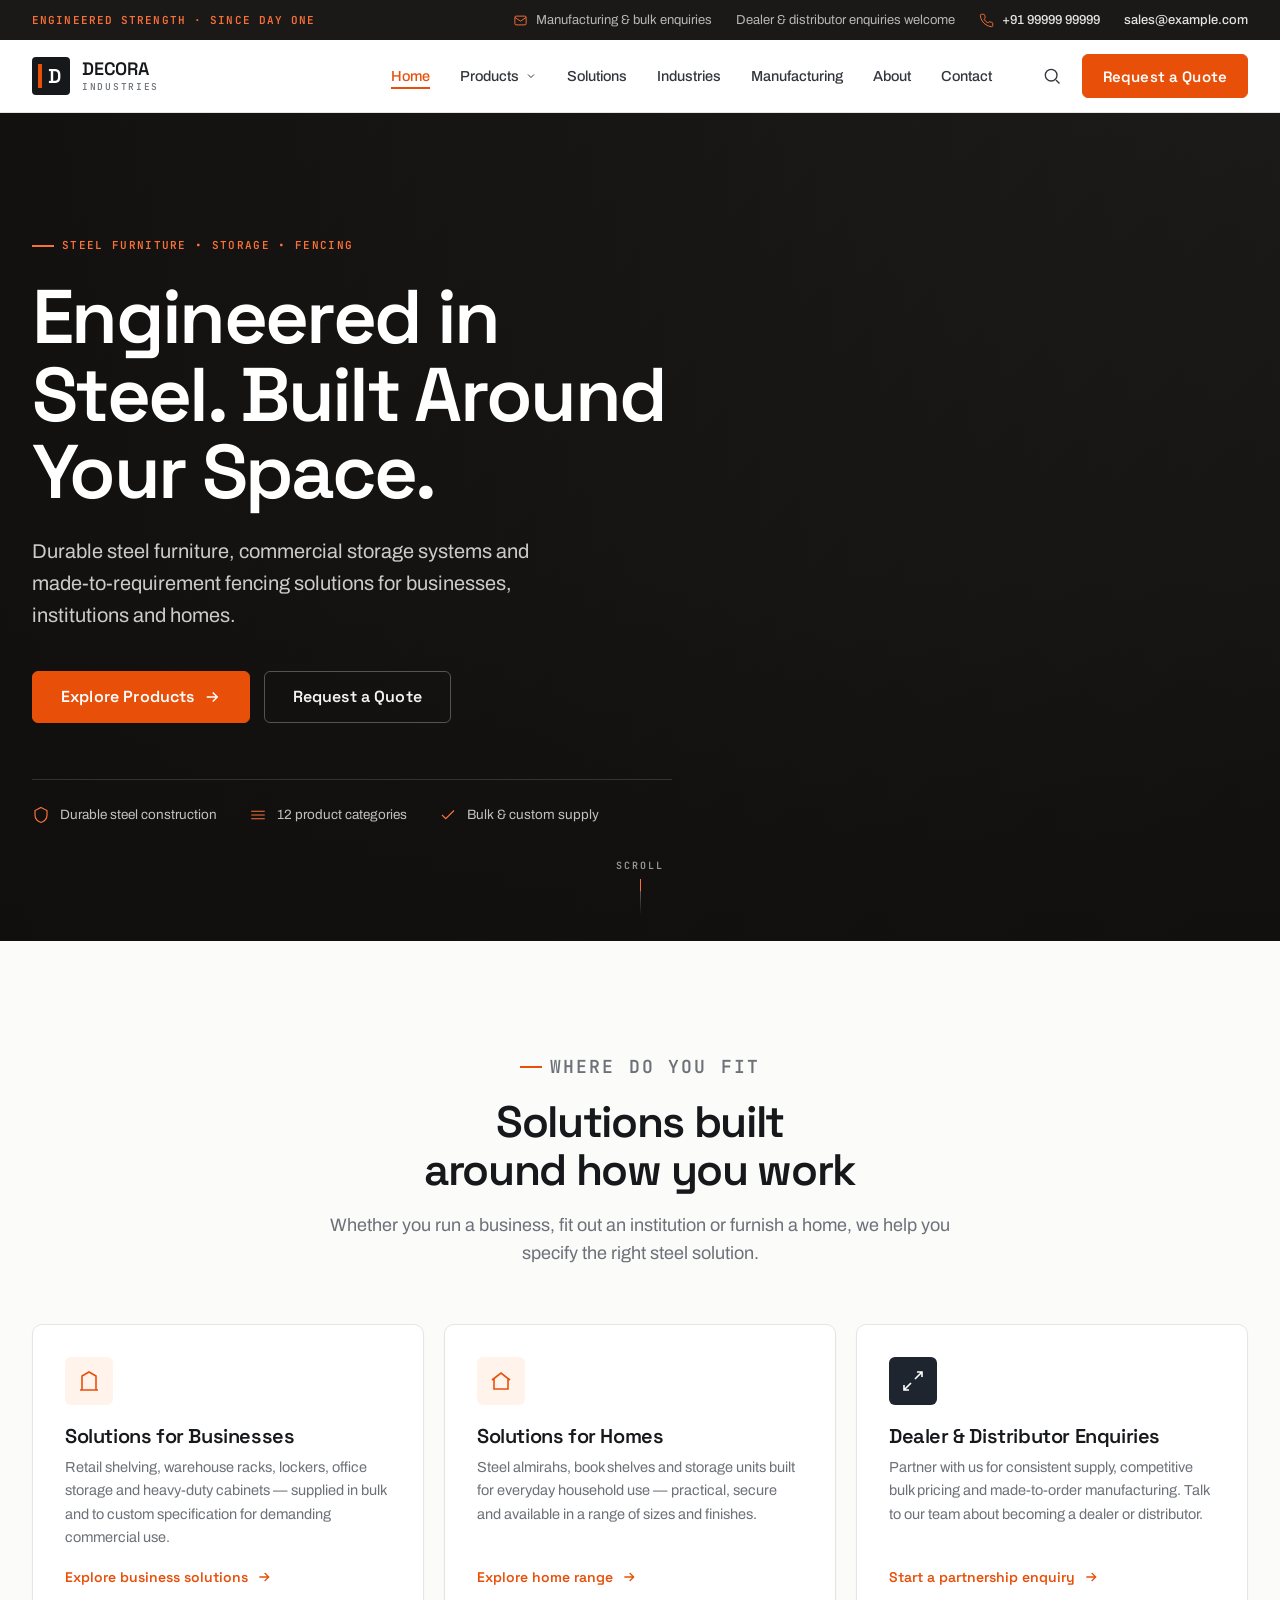
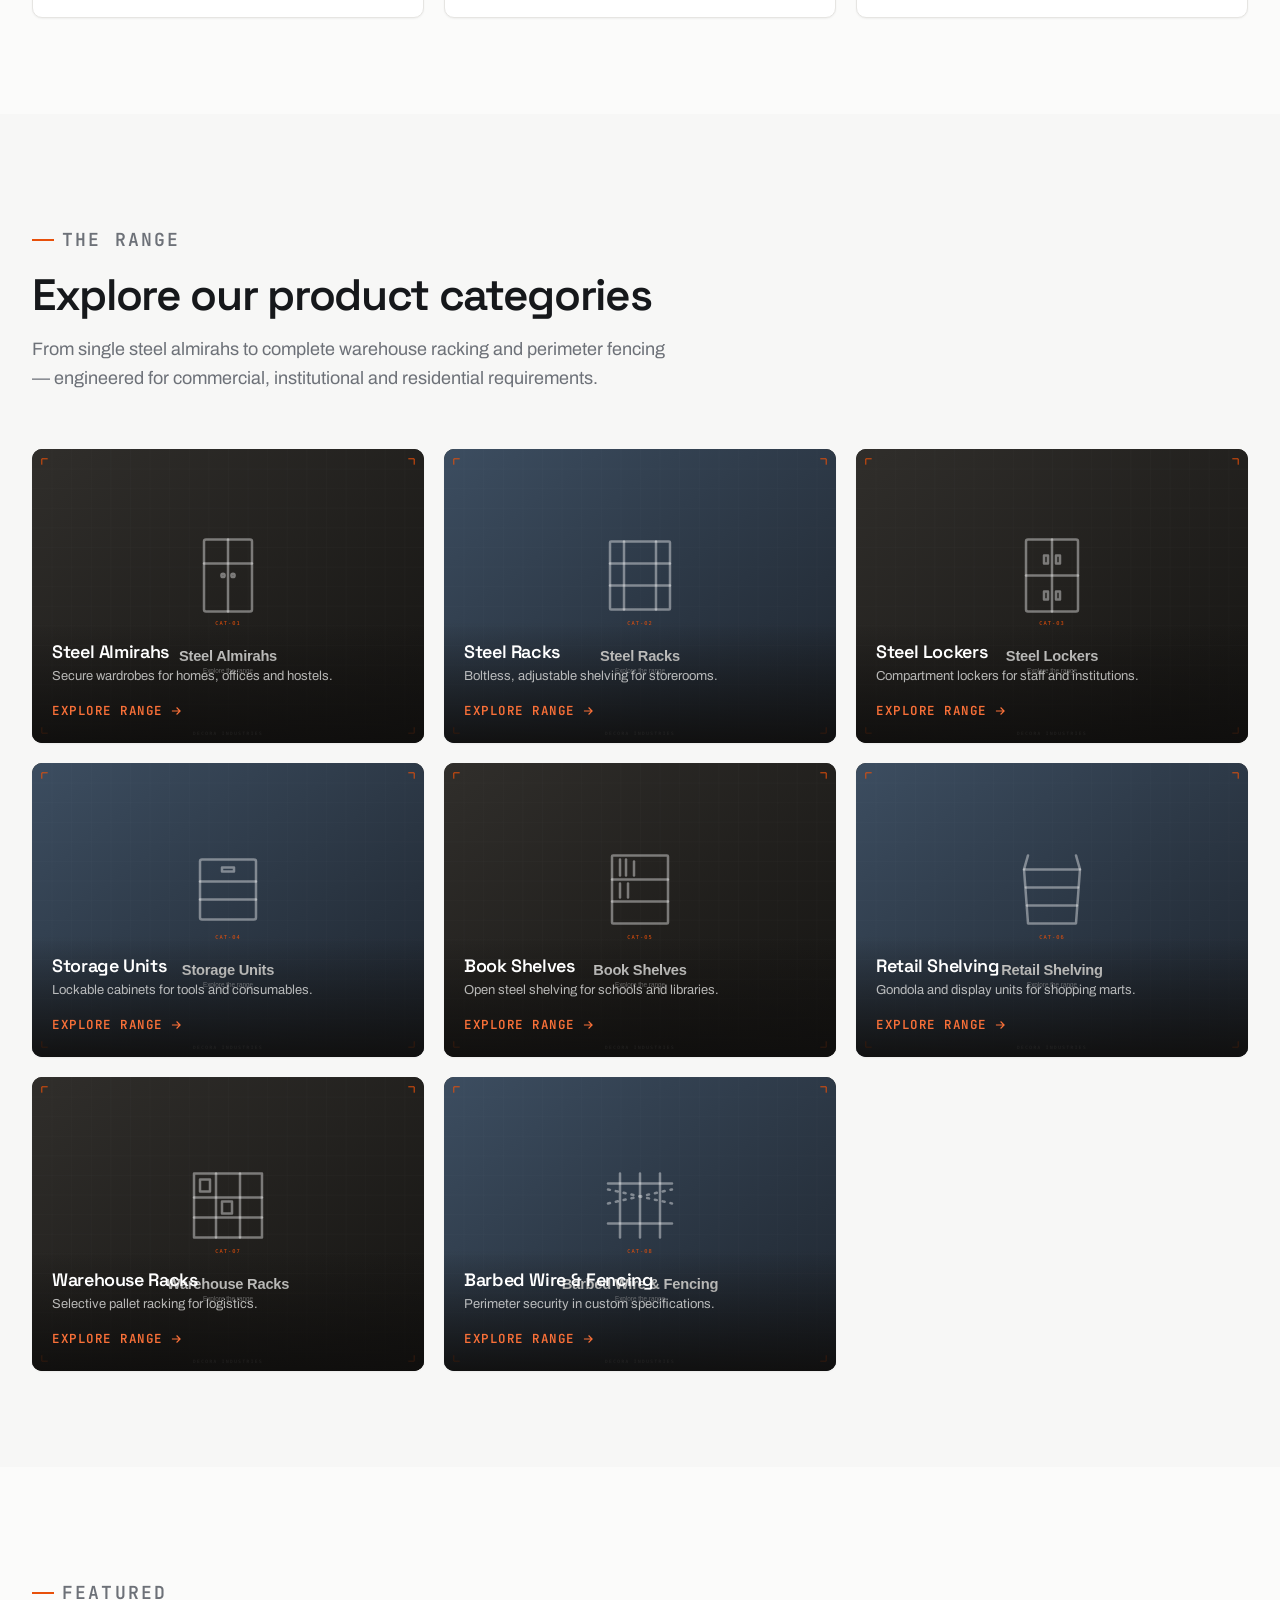
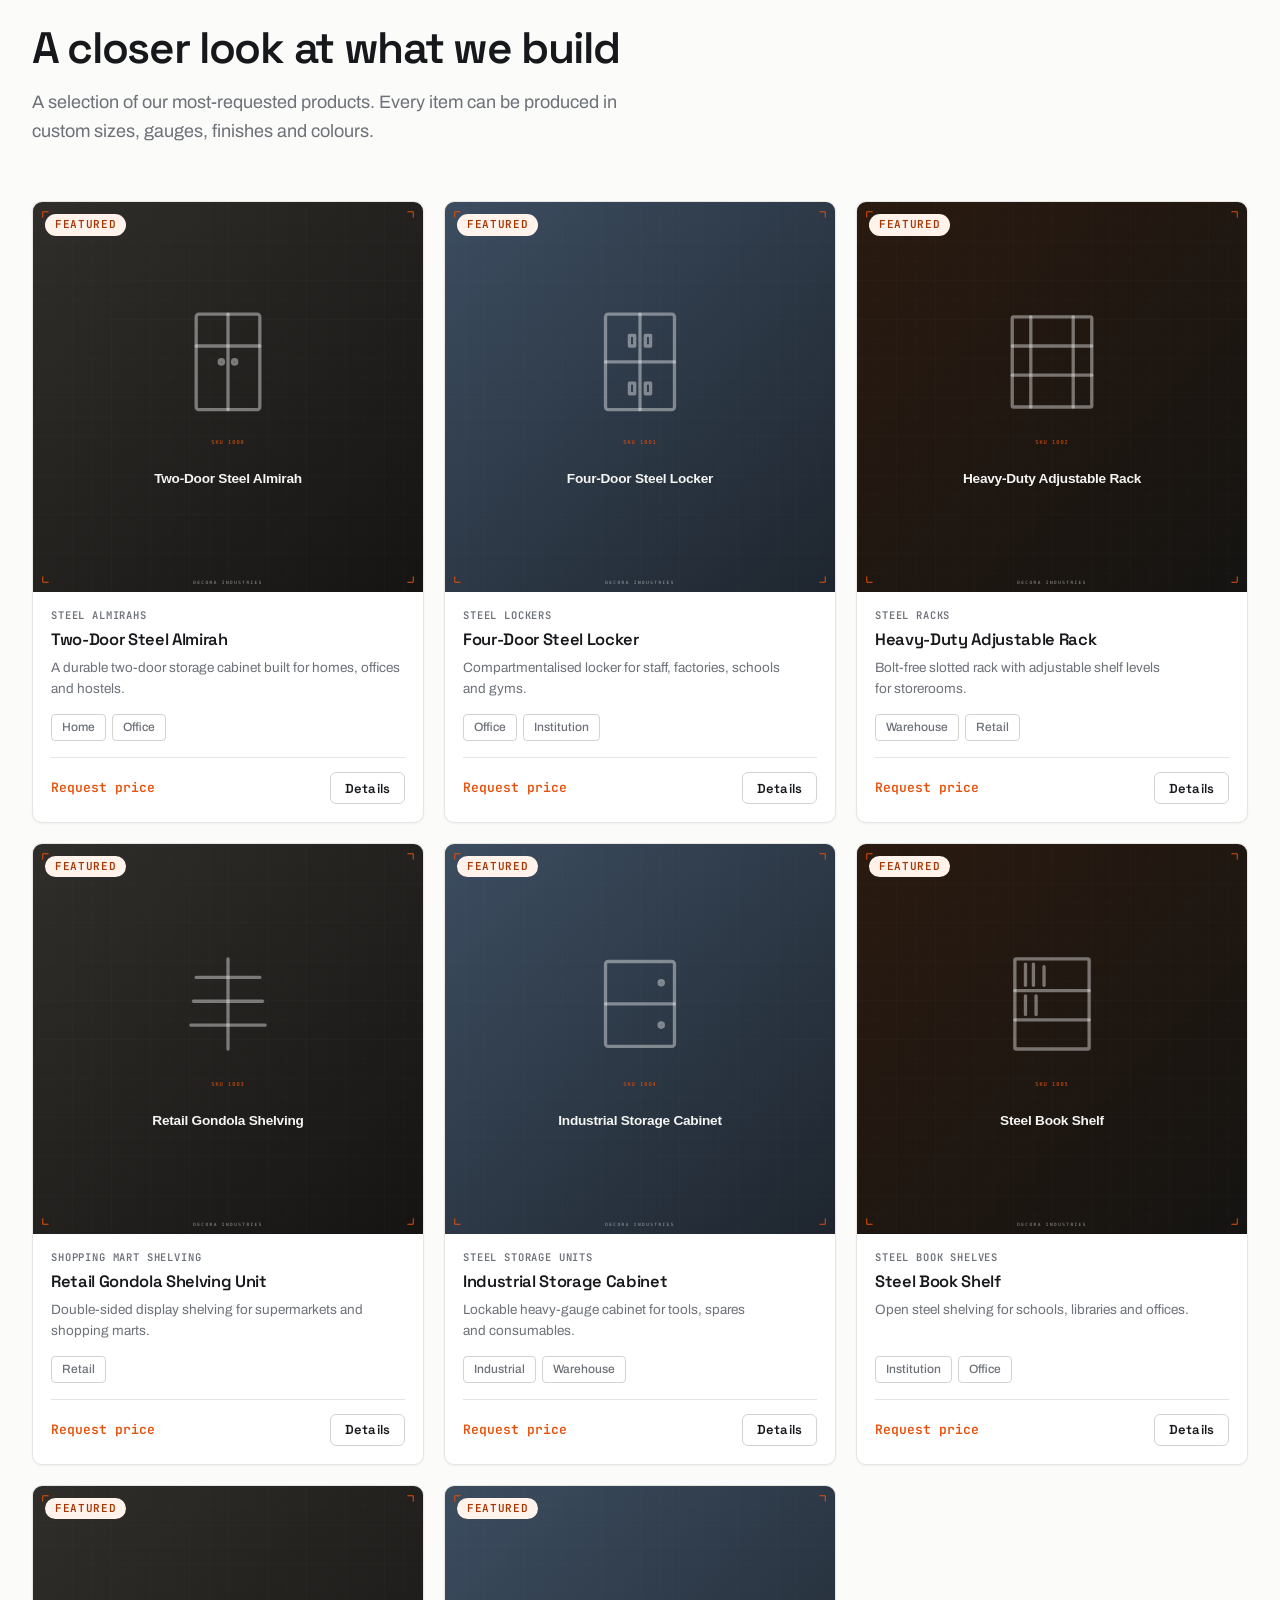
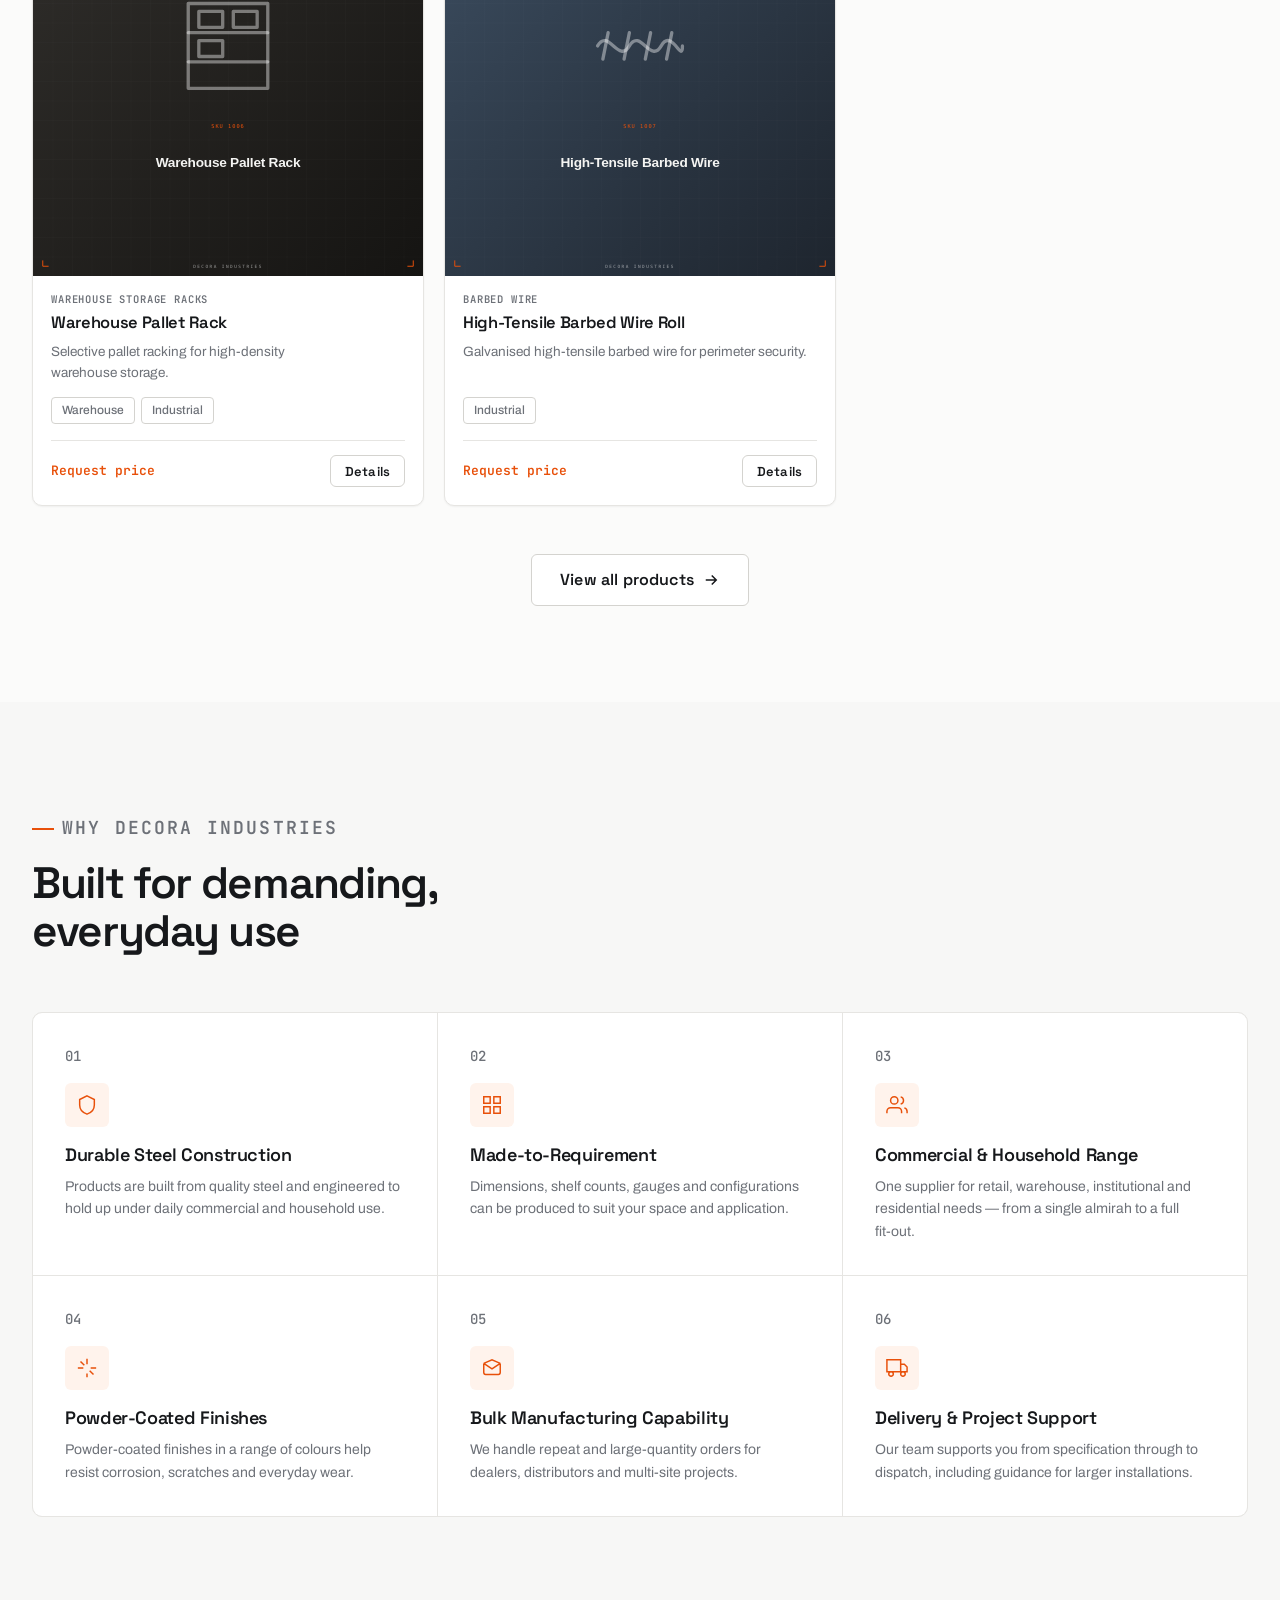
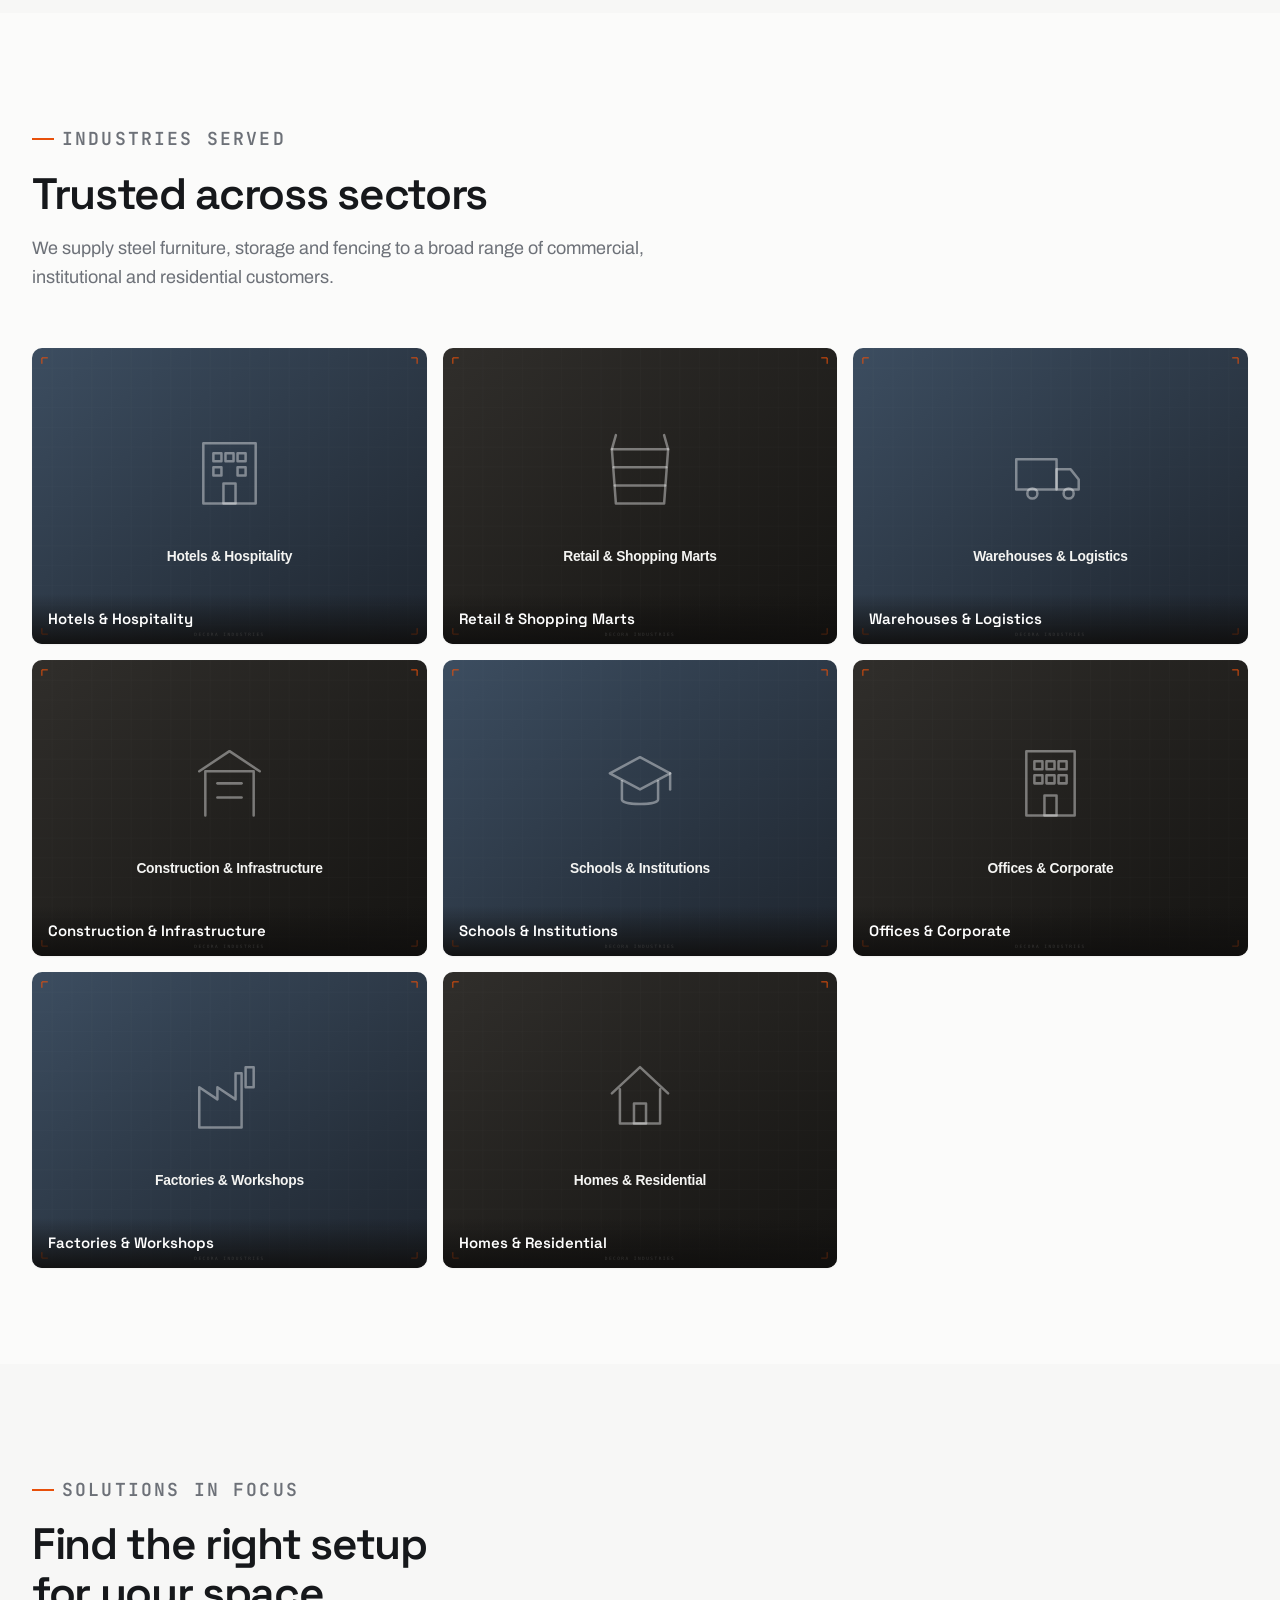
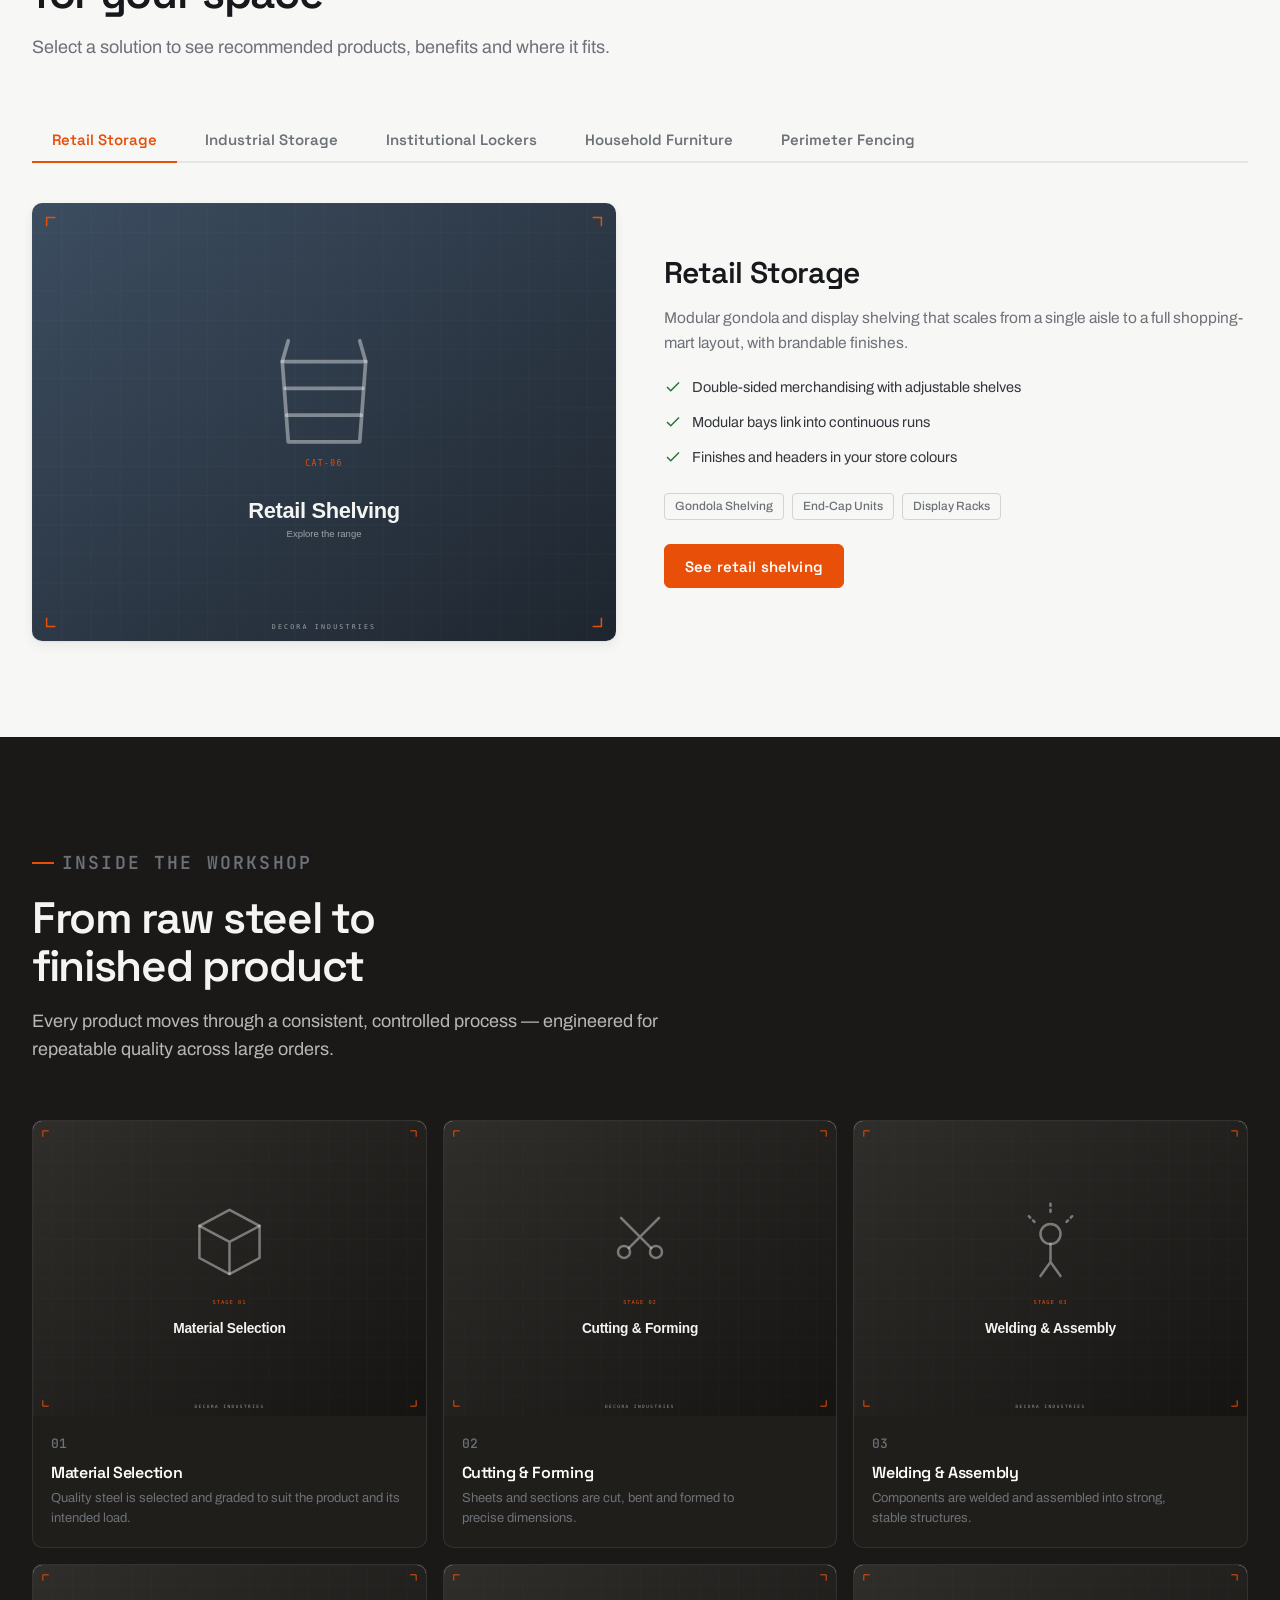
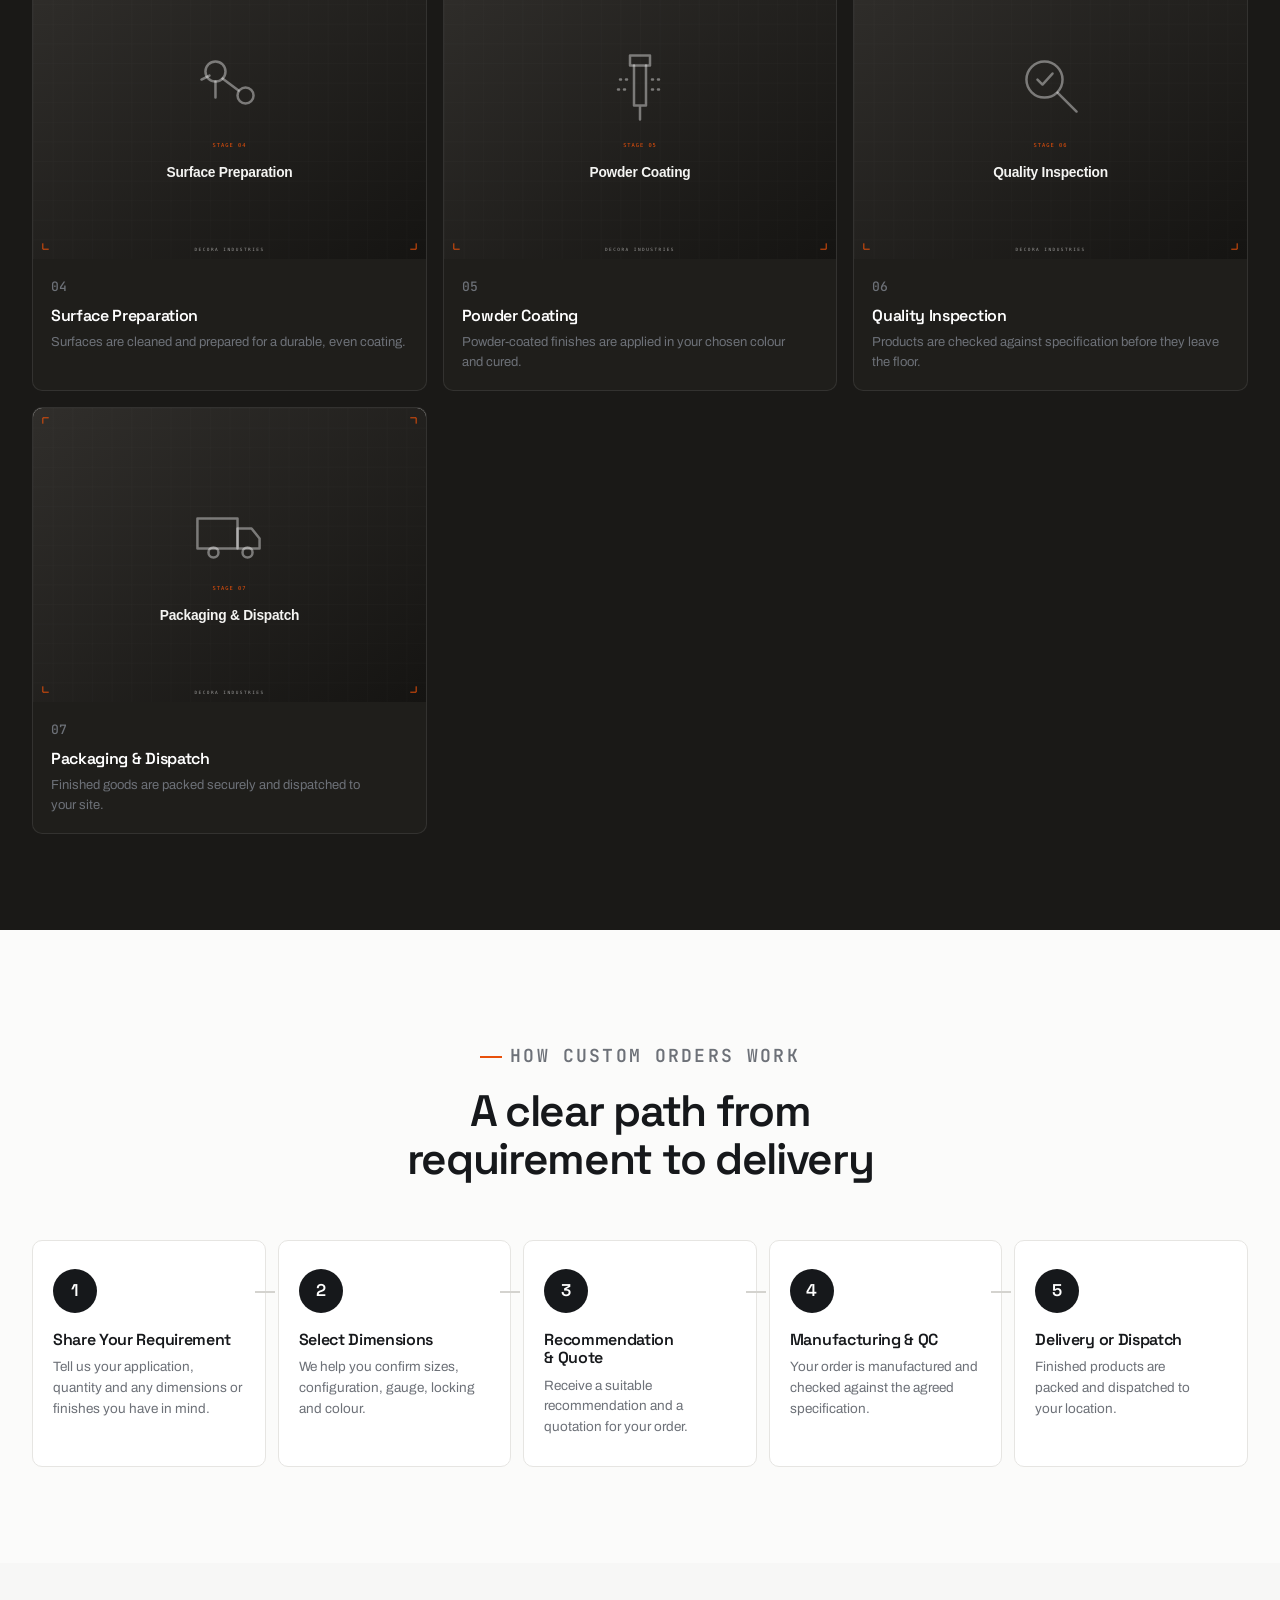
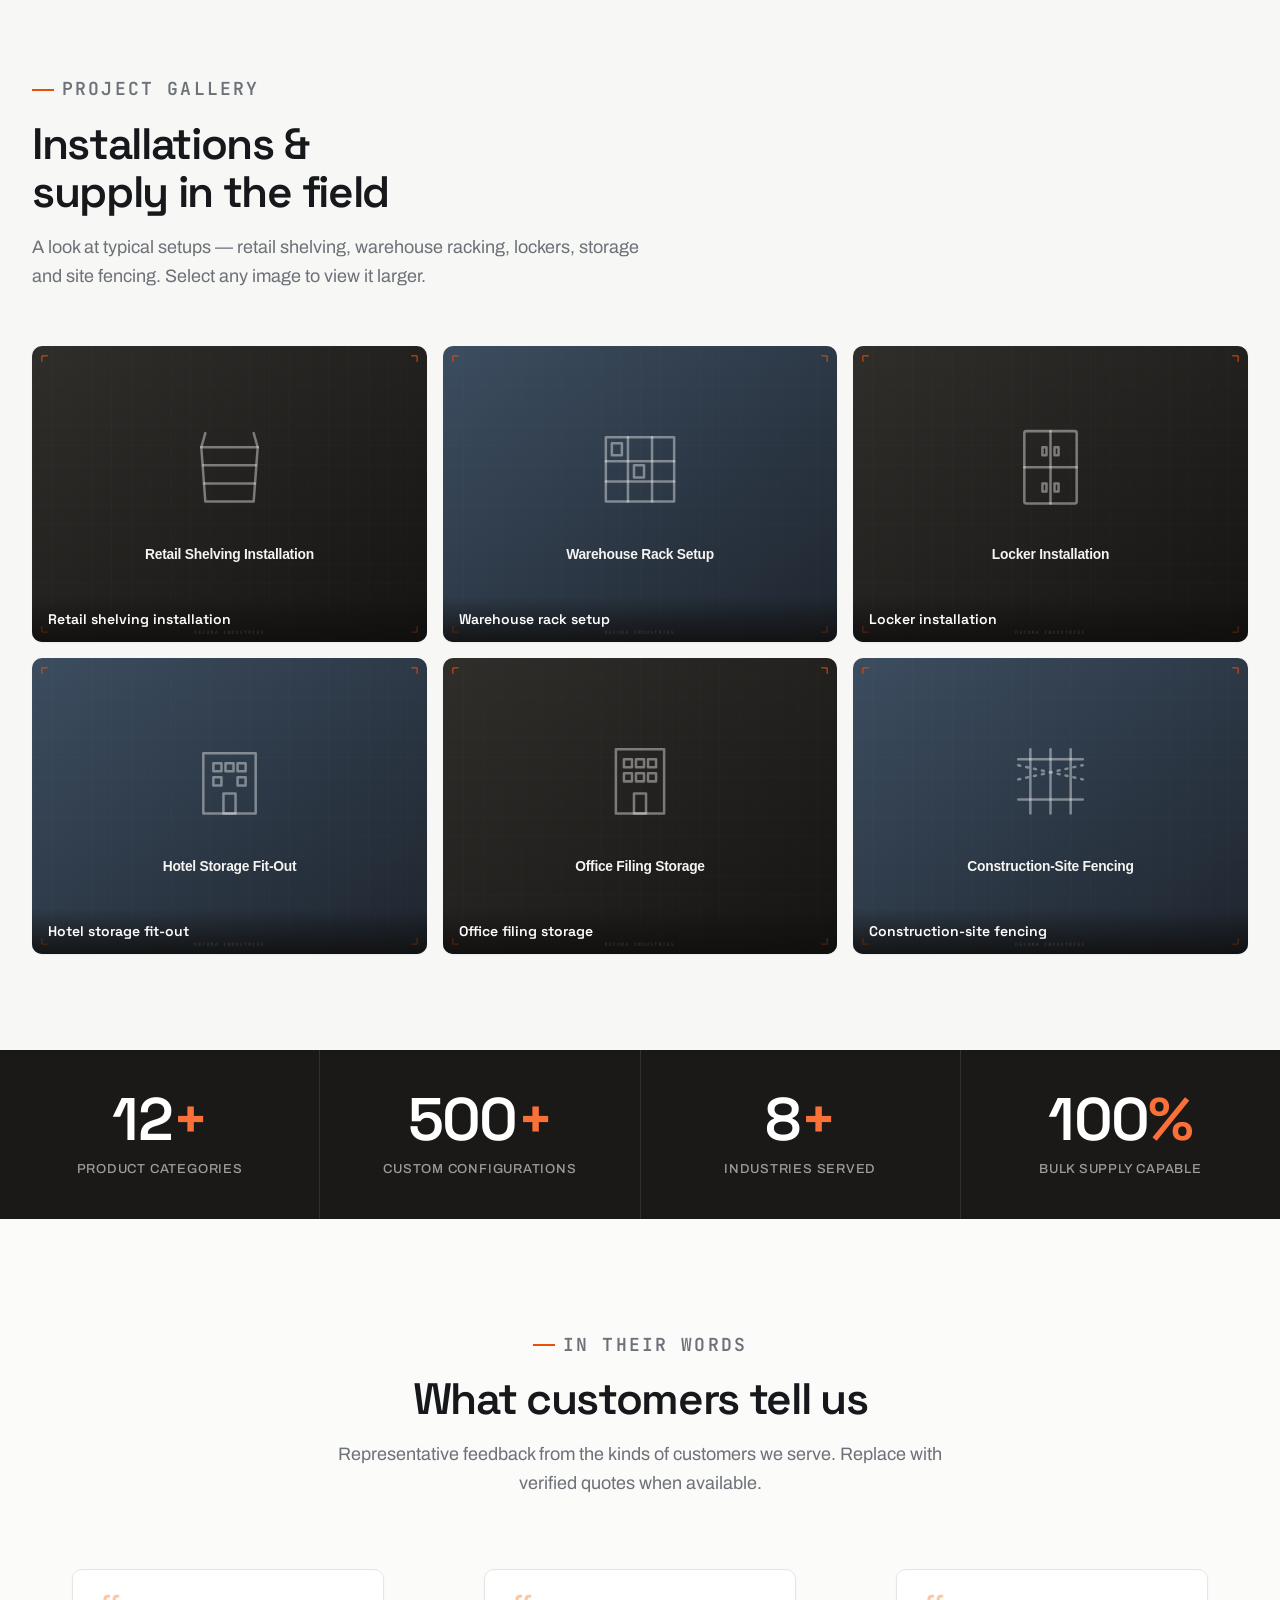
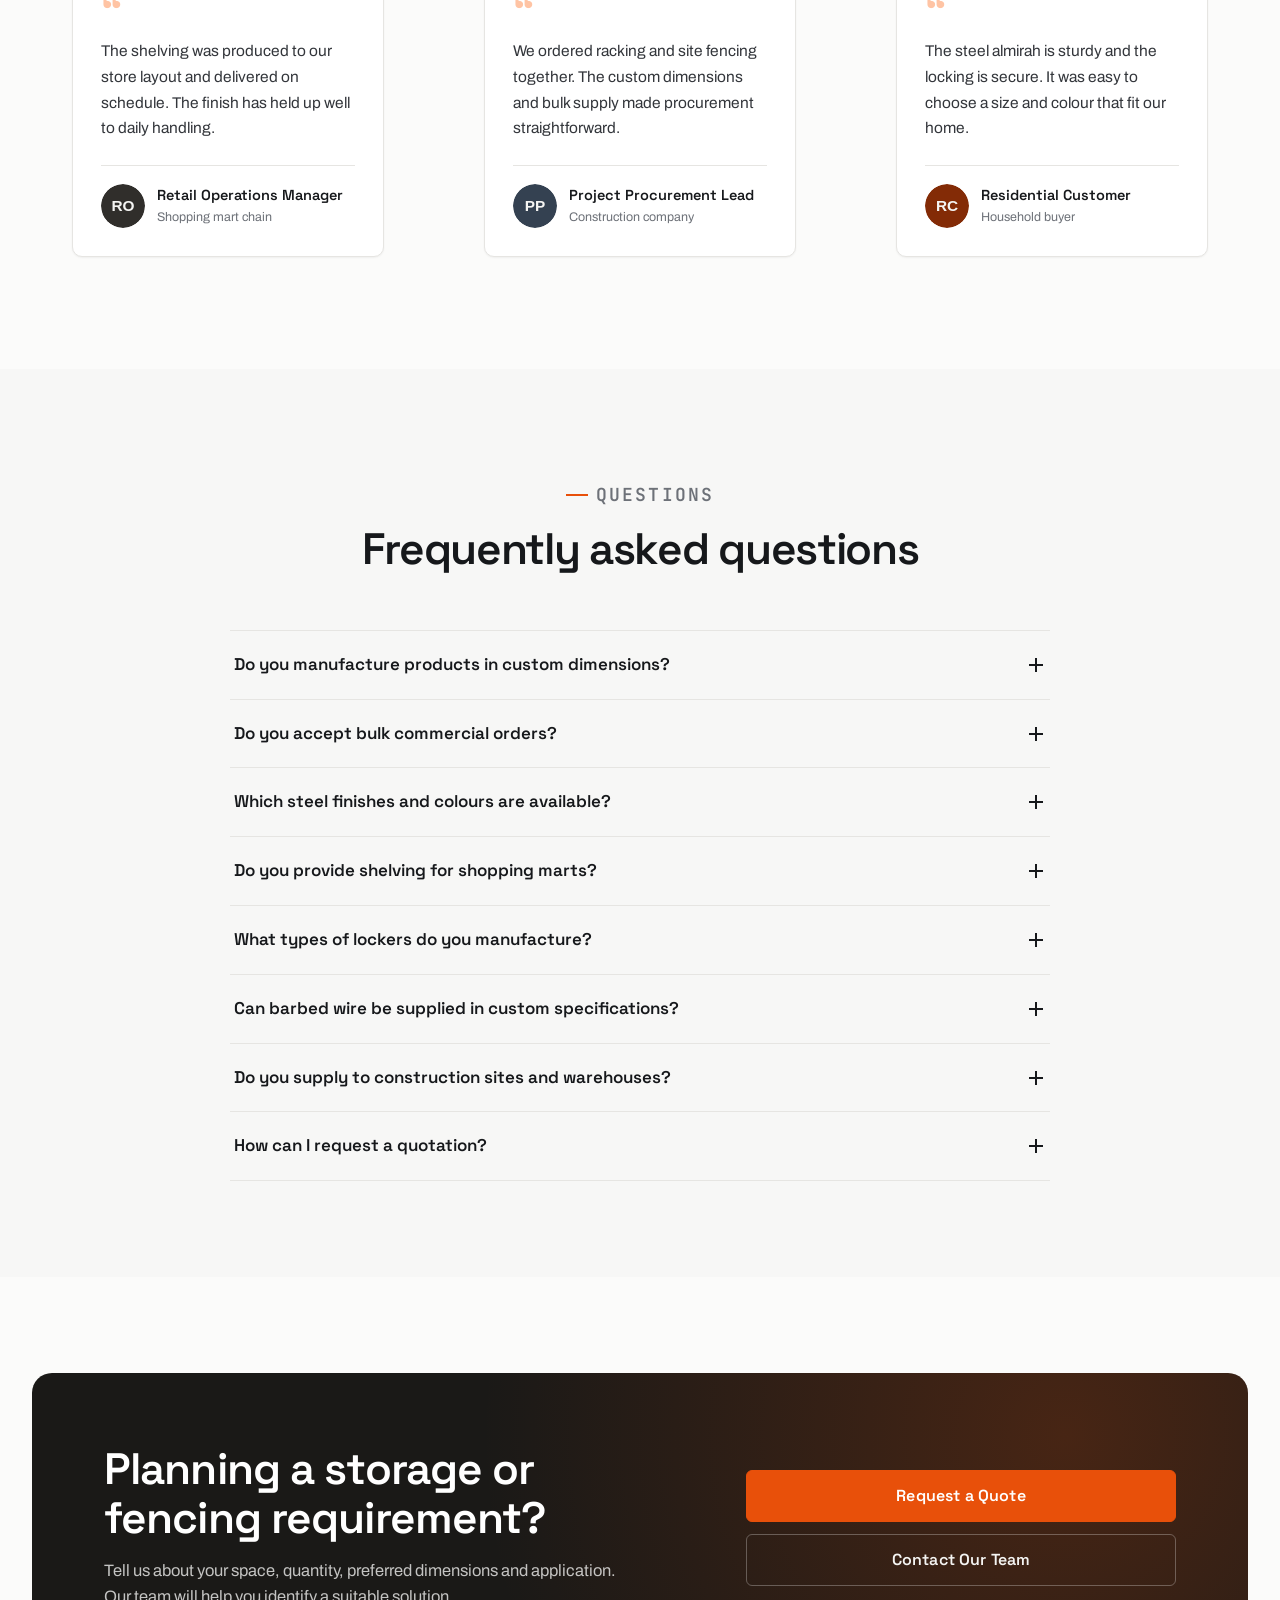
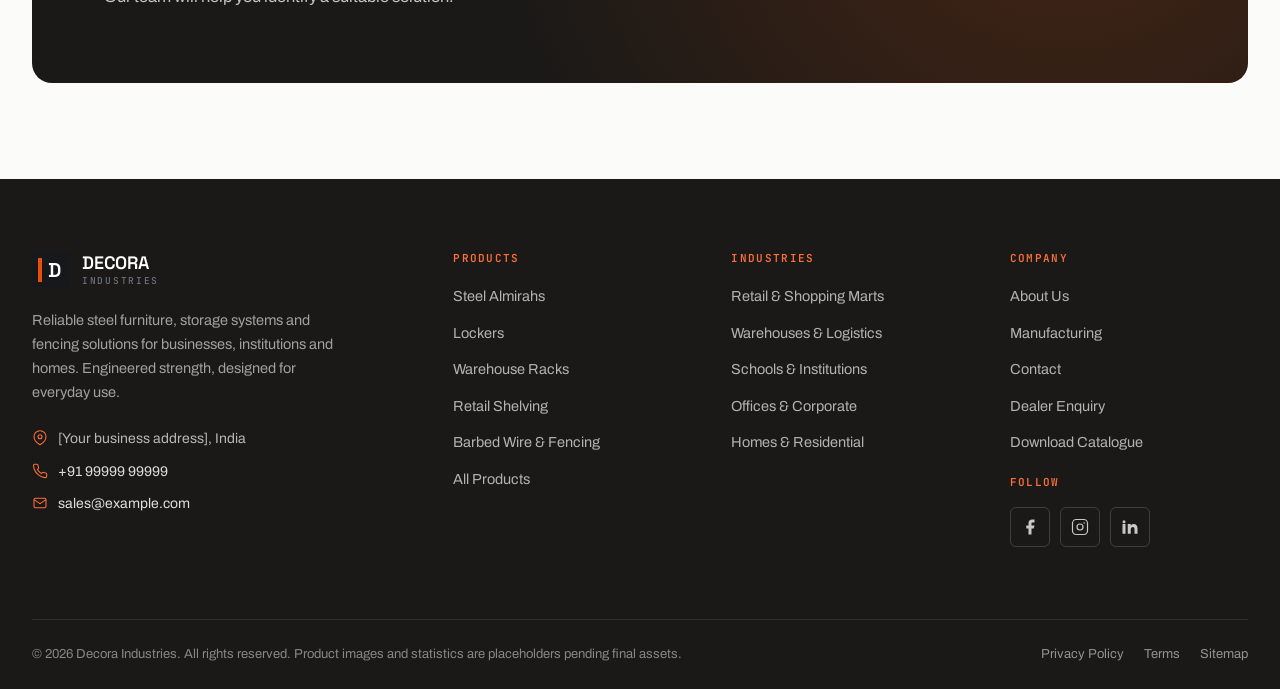
==== index.html @ a5c1b7b2 "initial commit" ====
<!DOCTYPE html>
<html lang="en" class="no-js">
<head>
<meta charset="UTF-8">
<meta name="viewport" content="width=device-width, initial-scale=1">
<title>Decora Industries — Steel Furniture, Storage Systems &amp; Fencing Solutions</title>
<meta name="description" content="Decora Industries manufactures durable steel furniture, commercial storage systems, lockers, retail shelving, warehouse racks and fencing solutions for businesses, institutions and homes across India.">
<meta name="theme-color" content="#1a1917">
<meta name="robots" content="index, follow">
<!-- Replace with your live domain -->
<link rel="canonical" href="https://www.example.com/">
<!-- Open Graph -->
<meta property="og:type" content="website">
<meta property="og:title" content="Decora Industries — Engineered in Steel. Built Around Your Space.">
<meta property="og:description" content="Durable steel furniture, commercial storage systems and made-to-requirement fencing solutions.">
<meta property="og:image" content="assets/images/brand/og-image.svg">
<meta property="og:url" content="https://www.example.com/">
<meta name="twitter:card" content="summary_large_image">
<meta name="twitter:title" content="Decora Industries — Steel Furniture, Storage &amp; Fencing">
<meta name="twitter:description" content="Durable steel furniture, storage systems and fencing solutions for businesses, institutions and homes.">
<meta name="twitter:image" content="assets/images/brand/og-image.svg">
<!-- Favicon (replace assets/favicon/favicon.svg with your own) -->
<link rel="icon" href="assets/favicon/favicon.svg" type="image/svg+xml">
<link rel="apple-touch-icon" href="assets/favicon/favicon.svg">
<!-- Stylesheets (order matters: tokens+base, then responsive, then motion) -->
<link rel="stylesheet" href="css/style.css">
<link rel="stylesheet" href="css/responsive.css">
<link rel="stylesheet" href="css/animations.css">
<!-- Organization / Manufacturer schema (replace placeholder values) -->
<script type="application/ld+json">
{
  "@context": "https://schema.org",
  "@type": "Organization",
  "name": "Decora Industries",
  "description": "Manufacturer of steel furniture, storage systems, retail shelving, lockers, racks and fencing solutions.",
  "url": "https://www.example.com/",
  "logo": "https://www.example.com/assets/favicon/favicon.svg",
  "email": "sales@example.com",
  "telephone": "+91-99999-99999",
  "areaServed": "IN",
  "sameAs": []
}
</script>
</head>
<body>
<a class="skip-link" href="#main">Skip to content</a>

<!-- ============================================================
     REUSABLE HEADER  (A: utility bar + B: main header + mega menu)
     This whole block is repeated on every page. If you change it,
     update all *.html files. Keep the paths relative.
     ============================================================ -->
<div class="utilbar">
  <div class="container utilbar__inner">
    <span class="utilbar__tag">Engineered Strength · Since day one</span>
    <ul class="utilbar__list">
      <li class="utilbar__item utilbar__hide-sm"><svg viewBox="0 0 24 24" fill="none" stroke="currentColor" stroke-width="1.5" aria-hidden="true"><path d="M3 7l9 6 9-6"/><rect x="3" y="5" width="18" height="14" rx="2"/></svg> Manufacturing &amp; bulk enquiries</li>
      <li class="utilbar__item utilbar__hide-sm">Dealer &amp; distributor enquiries welcome</li>
      <!-- Replace with actual company phone number -->
      <li class="utilbar__item"><svg viewBox="0 0 24 24" fill="none" stroke="currentColor" stroke-width="1.5" aria-hidden="true"><path d="M22 16.9v3a2 2 0 0 1-2.2 2 19.8 19.8 0 0 1-8.6-3 19.5 19.5 0 0 1-6-6 19.8 19.8 0 0 1-3-8.6A2 2 0 0 1 4.1 2h3a2 2 0 0 1 2 1.7c.1 1 .4 1.9.7 2.8a2 2 0 0 1-.5 2.1L8.1 9.9a16 16 0 0 0 6 6l1.3-1.3a2 2 0 0 1 2.1-.4c.9.3 1.8.6 2.8.7a2 2 0 0 1 1.7 2z"/></svg> <a href="tel:+919999999999">+91 99999 99999</a></li>
      <!-- Replace with actual company email address -->
      <li class="utilbar__item utilbar__hide-sm"><a href="mailto:sales@example.com">sales@example.com</a></li>
    </ul>
  </div>
</div>

<header class="header">
  <div class="container header__inner">
    <a class="brand" href="index.html" aria-label="Decora Industries — home">
      <!-- Temporary text-based logo. Replace .brand__mark markup with your own logo/SVG. -->
      <span class="brand__mark"><span>D</span></span>
      <span class="brand__text"><span class="brand__name">DECORA</span><span class="brand__tag">Industries</span></span>
    </a>

    <nav class="nav" aria-label="Primary">
      <div class="nav__item"><a class="nav__link" href="index.html" aria-current="page">Home</a></div>
      <div class="nav__item nav__item--has-mega">
        <button class="nav__link" type="button" aria-expanded="false" aria-haspopup="true">Products
          <svg class="nav__caret" viewBox="0 0 24 24" fill="none" stroke="currentColor" stroke-width="2" aria-hidden="true"><path d="M6 9l6 6 6-6"/></svg>
        </button>
        <div class="mega" role="menu" aria-label="Products">
          <div class="mega__grid">
            <div class="mega__col">
              <h3>Steel Furniture</h3>
              <a class="mega__link" role="menuitem" href="products.html?category=Steel%20Almirahs">Steel Almirahs</a>
              <a class="mega__link" role="menuitem" href="products.html?category=Steel%20Lockers">Lockers</a>
              <a class="mega__link" role="menuitem" href="products.html?category=Steel%20Book%20Shelves">Book Shelves</a>
              <a class="mega__link" role="menuitem" href="products.html?category=Office%20Storage%20Solutions">Office Storage</a>
              <a class="mega__link" role="menuitem" href="products.html?category=Institutional%20Lockers">Institutional Furniture</a>
            </div>
            <div class="mega__col">
              <h3>Commercial Storage</h3>
              <a class="mega__link" role="menuitem" href="products.html?category=Shopping%20Mart%20Shelving">Shopping Mart Shelves</a>
              <a class="mega__link" role="menuitem" href="products.html?category=Warehouse%20Storage%20Racks">Warehouse Racks</a>
              <a class="mega__link" role="menuitem" href="products.html?category=Steel%20Racks">Display Shelving</a>
              <a class="mega__link" role="menuitem" href="products.html?category=Steel%20Storage%20Units">Heavy-Duty Storage</a>
              <a class="mega__link" role="menuitem" href="products.html?category=Custom%20Steel%20Fabrication">Custom Storage Systems</a>
            </div>
            <div class="mega__col">
              <h3>Wire &amp; Fencing</h3>
              <a class="mega__link" role="menuitem" href="products.html?category=Barbed%20Wire">Barbed Wire</a>
              <a class="mega__link" role="menuitem" href="products.html?category=Fencing%20Wire">Fencing Wire</a>
              <a class="mega__link" role="menuitem" href="products.html?category=Fencing%20Wire">Boundary Solutions</a>
              <a class="mega__link" role="menuitem" href="products.html?category=Custom%20Steel%20Fabrication">Custom Dimensions</a>
            </div>
          </div>
          <div class="mega__foot">
            <span>Made-to-requirement dimensions, finishes and bulk supply.</span>
            <a class="btn btn--sm btn--primary" href="products.html">Browse all products</a>
          </div>
        </div>
      </div>
      <div class="nav__item"><a class="nav__link" href="index.html#solutions">Solutions</a></div>
      <div class="nav__item"><a class="nav__link" href="industries.html">Industries</a></div>
      <div class="nav__item"><a class="nav__link" href="index.html#manufacturing">Manufacturing</a></div>
      <div class="nav__item"><a class="nav__link" href="about.html">About</a></div>
      <div class="nav__item"><a class="nav__link" href="contact.html">Contact</a></div>
    </nav>

    <div class="header__actions">
      <a class="icon-btn" href="products.html" aria-label="Search products">
        <svg viewBox="0 0 24 24" fill="none" stroke="currentColor" stroke-width="1.6" aria-hidden="true"><circle cx="11" cy="11" r="7"/><path d="M21 21l-4.3-4.3"/></svg>
      </a>
      <a class="btn btn--primary btn--quote-desktop" href="contact.html">Request a Quote</a>
      <button class="icon-btn burger" type="button" data-menu-toggle aria-expanded="false" aria-controls="mobile-nav" aria-label="Open menu">
        <svg viewBox="0 0 24 24" fill="none" stroke="currentColor" stroke-width="1.8" aria-hidden="true"><path d="M3 6h18M3 12h18M3 18h18"/></svg>
      </button>
    </div>
  </div>
</header>

<!-- Mobile navigation drawer -->
<div class="mobile-nav" id="mobile-nav" role="dialog" aria-modal="true" aria-label="Menu">
  <div class="mobile-nav__scrim" data-menu-close></div>
  <div class="mobile-nav__panel">
    <div class="mobile-nav__head">
      <span class="brand__name">DECORA</span>
      <button class="icon-btn" type="button" data-menu-close aria-label="Close menu">
        <svg viewBox="0 0 24 24" fill="none" stroke="currentColor" stroke-width="1.8" aria-hidden="true"><path d="M18 6L6 18M6 6l12 12"/></svg>
      </button>
    </div>
    <div class="mobile-nav__body">
      <a class="m-link" href="index.html">Home</a>
      <div class="m-group">
        <button class="m-link" type="button" aria-expanded="false" aria-controls="m-products">Products
          <svg class="nav__caret" viewBox="0 0 24 24" fill="none" stroke="currentColor" stroke-width="2" aria-hidden="true"><path d="M6 9l6 6 6-6"/></svg>
        </button>
        <div class="m-sub" id="m-products">
          <a href="products.html?category=Steel%20Almirahs">Steel Almirahs</a>
          <a href="products.html?category=Steel%20Lockers">Lockers</a>
          <a href="products.html?category=Steel%20Book%20Shelves">Book Shelves</a>
          <a href="products.html?category=Shopping%20Mart%20Shelving">Shopping Mart Shelves</a>
          <a href="products.html?category=Warehouse%20Storage%20Racks">Warehouse Racks</a>
          <a href="products.html?category=Barbed%20Wire">Barbed Wire</a>
          <a href="products.html?category=Fencing%20Wire">Fencing Wire</a>
          <a href="products.html">Browse all products</a>
        </div>
      </div>
      <a class="m-link" href="index.html#solutions">Solutions</a>
      <a class="m-link" href="industries.html">Industries</a>
      <a class="m-link" href="index.html#manufacturing">Manufacturing</a>
      <a class="m-link" href="about.html">About</a>
      <a class="m-link" href="contact.html">Contact</a>
    </div>
    <div class="mobile-nav__cta">
      <a class="btn btn--primary btn--block" href="contact.html">Request a Quote</a>
      <a class="btn btn--secondary btn--block" href="tel:+919999999999">Call +91 99999 99999</a>
    </div>
  </div>
</div>
<!-- ======================= END REUSABLE HEADER ======================= -->

<main id="main">

  <!-- C. 3D VIDEO HERO -------------------------------------------------- -->
  <section class="hero" aria-label="Introduction">
    <div class="hero__media">
      <!-- Cinematic showroom video. The site is fully complete WITHOUT it:
           the poster image and CSS backdrop render if the video is missing,
           fails, is blocked, or the visitor prefers reduced motion.
           Add hero-showroom.webm + hero-showroom.mp4 to assets/videos/ .
           Poster: replace hero-poster.svg with hero-poster.webp . -->
      <video data-hero-video autoplay muted loop playsinline preload="metadata" poster="assets/videos/hero-poster.svg" aria-hidden="true">
        <source src="assets/videos/hero-showroom.webm" type="video/webm">
        <source src="assets/videos/hero-showroom.mp4" type="video/mp4">
      </video>
    </div>
    <div class="hero__scrim"></div>
    <!-- Floating spec labels (decorative, desktop only) -->
    <div class="hero__labels" aria-hidden="true">
      <span class="hero-label hero-label--1"><b>Powder-coated steel</b><span>FINISH · GRADE</span></span>
      <span class="hero-label hero-label--2"><b>Made to requirement</b><span>CUSTOM · DIMENSIONS</span></span>
    </div>
    <div class="container hero__inner">
      <div class="hero__content">
        <p class="overline hero__eyebrow">Steel Furniture • Storage • Fencing</p>
        <h1>Engineered in Steel. Built Around Your Space.</h1>
        <p class="hero__lead">Durable steel furniture, commercial storage systems and made-to-requirement fencing solutions for businesses, institutions and homes.</p>
        <div class="hero__actions">
          <a class="btn btn--primary btn--lg" href="products.html">Explore Products
            <svg viewBox="0 0 24 24" fill="none" stroke="currentColor" stroke-width="2" aria-hidden="true"><path d="M5 12h14M13 6l6 6-6 6"/></svg>
          </a>
          <a class="btn btn--inverse btn--lg" href="contact.html">Request a Quote</a>
        </div>
        <ul class="hero__trust">
          <li><svg viewBox="0 0 24 24" fill="none" stroke="currentColor" stroke-width="1.6" aria-hidden="true"><path d="M12 2l8 4v6c0 5-3.5 8.5-8 10-4.5-1.5-8-5-8-10V6z"/></svg> Durable steel construction</li>
          <li><svg viewBox="0 0 24 24" fill="none" stroke="currentColor" stroke-width="1.6" aria-hidden="true"><path d="M3 7h18M3 12h18M3 17h18"/></svg> 12 product categories</li>
          <li><svg viewBox="0 0 24 24" fill="none" stroke="currentColor" stroke-width="1.6" aria-hidden="true"><path d="M20 6L9 17l-5-5"/></svg> Bulk &amp; custom supply</li>
        </ul>
      </div>
    </div>
    <a class="scroll-cue" href="#audience" aria-label="Scroll to explore">
      <span>Scroll</span>
      <span class="scroll-cue__line"></span>
    </a>
  </section>

  <!-- D. AUDIENCE SELECTOR --------------------------------------------- -->
  <section class="section" id="audience" aria-labelledby="audience-h">
    <div class="container">
      <div class="section-head section-head--center" data-reveal>
        <p class="overline">Where do you fit</p>
        <h2 id="audience-h">Solutions built around how you work</h2>
        <p>Whether you run a business, fit out an institution or furnish a home, we help you specify the right steel solution.</p>
      </div>
      <div class="audience" data-reveal-stagger>
        <a class="audience-card" href="industries.html">
          <span class="audience-card__icon"><svg viewBox="0 0 24 24" fill="none" stroke="currentColor" stroke-width="1.6" aria-hidden="true"><path d="M3 21h18M5 21V7l7-4 7 4v14M9 9h.01M9 13h.01M9 17h.01M15 9h.01M15 13h.01M15 17h.01"/></svg></span>
          <h3>Solutions for Businesses</h3>
          <p>Retail shelving, warehouse racks, lockers, office storage and heavy-duty cabinets — supplied in bulk and to custom specification for demanding commercial use.</p>
          <span class="audience-card__link">Explore business solutions <svg viewBox="0 0 24 24" fill="none" stroke="currentColor" stroke-width="2" aria-hidden="true"><path d="M5 12h14M13 6l6 6-6 6"/></svg></span>
        </a>
        <a class="audience-card" href="products.html?audience=Home">
          <span class="audience-card__icon"><svg viewBox="0 0 24 24" fill="none" stroke="currentColor" stroke-width="1.6" aria-hidden="true"><path d="M3 11l9-7 9 7M5 10v10h14V10"/></svg></span>
          <h3>Solutions for Homes</h3>
          <p>Steel almirahs, book shelves and storage units built for everyday household use — practical, secure and available in a range of sizes and finishes.</p>
          <span class="audience-card__link">Explore home range <svg viewBox="0 0 24 24" fill="none" stroke="currentColor" stroke-width="2" aria-hidden="true"><path d="M5 12h14M13 6l6 6-6 6"/></svg></span>
        </a>
        <a class="audience-card audience-card--dealer" href="contact.html?type=Dealer%20%2F%20Distributor">
          <span class="audience-card__icon"><svg viewBox="0 0 24 24" fill="none" stroke="currentColor" stroke-width="1.6" aria-hidden="true"><path d="M16 3h5v5M21 3l-7 7M8 21H3v-5M3 21l7-7"/></svg></span>
          <h3>Dealer &amp; Distributor Enquiries</h3>
          <p>Partner with us for consistent supply, competitive bulk pricing and made-to-order manufacturing. Talk to our team about becoming a dealer or distributor.</p>
          <span class="audience-card__link">Start a partnership enquiry <svg viewBox="0 0 24 24" fill="none" stroke="currentColor" stroke-width="2" aria-hidden="true"><path d="M5 12h14M13 6l6 6-6 6"/></svg></span>
        </a>
      </div>
    </div>
  </section>

  <!-- E. PRODUCT CATEGORY EXPLORER ------------------------------------- -->
  <section class="section section--well" aria-labelledby="cats-h">
    <div class="container">
      <div class="section-head" data-reveal>
        <p class="overline">The range</p>
        <h2 id="cats-h">Explore our product categories</h2>
        <p>From single steel almirahs to complete warehouse racking and perimeter fencing — engineered for commercial, institutional and residential requirements.</p>
      </div>
      <!-- Category images: assets/images/categories/  (replace .svg with .webp) -->
      <div class="cat-grid" data-reveal-stagger>
        <a class="cat-card" href="products.html?category=Steel%20Almirahs">
          <div class="cat-card__img"><img src="assets/images/categories/steel-almirahs.svg" alt="Two-door steel almirah" loading="lazy" decoding="async" width="800" height="600"></div>
          <div class="cat-card__body"><h3>Steel Almirahs</h3><p>Secure wardrobes for homes, offices and hostels.</p><span class="cat-card__cta">Explore range <svg viewBox="0 0 24 24" fill="none" stroke="currentColor" stroke-width="2" aria-hidden="true"><path d="M5 12h14M13 6l6 6-6 6"/></svg></span></div>
        </a>
        <a class="cat-card" href="products.html?category=Steel%20Racks">
          <div class="cat-card__img"><img src="assets/images/categories/steel-racks.svg" alt="Adjustable steel storage rack" loading="lazy" decoding="async" width="800" height="600"></div>
          <div class="cat-card__body"><h3>Steel Racks</h3><p>Boltless, adjustable shelving for storerooms.</p><span class="cat-card__cta">Explore range <svg viewBox="0 0 24 24" fill="none" stroke="currentColor" stroke-width="2" aria-hidden="true"><path d="M5 12h14M13 6l6 6-6 6"/></svg></span></div>
        </a>
        <a class="cat-card" href="products.html?category=Steel%20Lockers">
          <div class="cat-card__img"><img src="assets/images/categories/steel-lockers.svg" alt="Multi-compartment steel locker" loading="lazy" decoding="async" width="800" height="600"></div>
          <div class="cat-card__body"><h3>Steel Lockers</h3><p>Compartment lockers for staff and institutions.</p><span class="cat-card__cta">Explore range <svg viewBox="0 0 24 24" fill="none" stroke="currentColor" stroke-width="2" aria-hidden="true"><path d="M5 12h14M13 6l6 6-6 6"/></svg></span></div>
        </a>
        <a class="cat-card" href="products.html?category=Steel%20Storage%20Units">
          <div class="cat-card__img"><img src="assets/images/categories/storage-units.svg" alt="Steel storage unit" loading="lazy" decoding="async" width="800" height="600"></div>
          <div class="cat-card__body"><h3>Storage Units</h3><p>Lockable cabinets for tools and consumables.</p><span class="cat-card__cta">Explore range <svg viewBox="0 0 24 24" fill="none" stroke="currentColor" stroke-width="2" aria-hidden="true"><path d="M5 12h14M13 6l6 6-6 6"/></svg></span></div>
        </a>
        <a class="cat-card" href="products.html?category=Steel%20Book%20Shelves">
          <div class="cat-card__img"><img src="assets/images/categories/book-shelves.svg" alt="Steel book shelf" loading="lazy" decoding="async" width="800" height="600"></div>
          <div class="cat-card__body"><h3>Book Shelves</h3><p>Open steel shelving for schools and libraries.</p><span class="cat-card__cta">Explore range <svg viewBox="0 0 24 24" fill="none" stroke="currentColor" stroke-width="2" aria-hidden="true"><path d="M5 12h14M13 6l6 6-6 6"/></svg></span></div>
        </a>
        <a class="cat-card" href="products.html?category=Shopping%20Mart%20Shelving">
          <div class="cat-card__img"><img src="assets/images/categories/retail-shelving.svg" alt="Retail gondola shelving" loading="lazy" decoding="async" width="800" height="600"></div>
          <div class="cat-card__body"><h3>Retail Shelving</h3><p>Gondola and display units for shopping marts.</p><span class="cat-card__cta">Explore range <svg viewBox="0 0 24 24" fill="none" stroke="currentColor" stroke-width="2" aria-hidden="true"><path d="M5 12h14M13 6l6 6-6 6"/></svg></span></div>
        </a>
        <a class="cat-card" href="products.html?category=Warehouse%20Storage%20Racks">
          <div class="cat-card__img"><img src="assets/images/categories/warehouse-racks.svg" alt="Warehouse pallet racking" loading="lazy" decoding="async" width="800" height="600"></div>
          <div class="cat-card__body"><h3>Warehouse Racks</h3><p>Selective pallet racking for logistics.</p><span class="cat-card__cta">Explore range <svg viewBox="0 0 24 24" fill="none" stroke="currentColor" stroke-width="2" aria-hidden="true"><path d="M5 12h14M13 6l6 6-6 6"/></svg></span></div>
        </a>
        <a class="cat-card" href="products.html?category=Barbed%20Wire">
          <div class="cat-card__img"><img src="assets/images/categories/barbed-wire-fencing.svg" alt="Barbed wire and fencing" loading="lazy" decoding="async" width="800" height="600"></div>
          <div class="cat-card__body"><h3>Barbed Wire &amp; Fencing</h3><p>Perimeter security in custom specifications.</p><span class="cat-card__cta">Explore range <svg viewBox="0 0 24 24" fill="none" stroke="currentColor" stroke-width="2" aria-hidden="true"><path d="M5 12h14M13 6l6 6-6 6"/></svg></span></div>
        </a>
      </div>
    </div>
  </section>

  <!-- F. FEATURED PRODUCTS (data-driven from products-data.js) --------- -->
  <section class="section" aria-labelledby="featured-h">
    <div class="container">
      <div class="section-head" data-reveal>
        <p class="overline">Featured</p>
        <h2 id="featured-h">A closer look at what we build</h2>
        <p>A selection of our most-requested products. Every item can be produced in custom sizes, gauges, finishes and colours.</p>
      </div>
      <!-- Populated by js/script.js from window.DECORA_PRODUCTS (featured:true).
           Static fallback message shows if data fails to load. -->
      <div class="prod-grid" data-featured-grid data-reveal-stagger>
        <noscript><p>Enable JavaScript to view featured products, or <a href="products.html">browse the full catalogue</a>.</p></noscript>
      </div>
      <div style="text-align:center;margin-top:48px" data-reveal>
        <a class="btn btn--secondary btn--lg" href="products.html">View all products
          <svg viewBox="0 0 24 24" fill="none" stroke="currentColor" stroke-width="2" aria-hidden="true"><path d="M5 12h14M13 6l6 6-6 6"/></svg>
        </a>
      </div>
    </div>
  </section>

  <!-- G. WHY DECORA (trust pillars) ------------------------------------ -->
  <section class="section section--well" aria-labelledby="why-h">
    <div class="container">
      <div class="section-head" data-reveal>
        <p class="overline">Why Decora Industries</p>
        <h2 id="why-h">Built for demanding, everyday use</h2>
      </div>
      <div class="pillars" data-reveal>
        <div class="pillar"><p class="pillar__num">01</p><span class="pillar__icon"><svg viewBox="0 0 24 24" fill="none" stroke="currentColor" stroke-width="1.6" aria-hidden="true"><path d="M12 2l8 4v6c0 5-3.5 8.5-8 10-4.5-1.5-8-5-8-10V6z"/></svg></span><h3>Durable Steel Construction</h3><p>Products are built from quality steel and engineered to hold up under daily commercial and household use.</p></div>
        <div class="pillar"><p class="pillar__num">02</p><span class="pillar__icon"><svg viewBox="0 0 24 24" fill="none" stroke="currentColor" stroke-width="1.6" aria-hidden="true"><path d="M3 3h7v7H3zM14 3h7v7h-7zM14 14h7v7h-7zM3 14h7v7H3z"/></svg></span><h3>Made-to-Requirement</h3><p>Dimensions, shelf counts, gauges and configurations can be produced to suit your space and application.</p></div>
        <div class="pillar"><p class="pillar__num">03</p><span class="pillar__icon"><svg viewBox="0 0 24 24" fill="none" stroke="currentColor" stroke-width="1.6" aria-hidden="true"><path d="M17 21v-2a4 4 0 0 0-4-4H5a4 4 0 0 0-4 4v2M9 11a4 4 0 1 0 0-8 4 4 0 0 0 0 8zM23 21v-2a4 4 0 0 0-3-3.9M16 3.1a4 4 0 0 1 0 7.8"/></svg></span><h3>Commercial &amp; Household Range</h3><p>One supplier for retail, warehouse, institutional and residential needs — from a single almirah to a full fit-out.</p></div>
        <div class="pillar"><p class="pillar__num">04</p><span class="pillar__icon"><svg viewBox="0 0 24 24" fill="none" stroke="currentColor" stroke-width="1.6" aria-hidden="true"><path d="M12 2v6M12 22v-4M4.9 4.9l4.2 4.2M14.9 14.9l4.2 4.2M2 12h6M16 12h6"/></svg></span><h3>Powder-Coated Finishes</h3><p>Powder-coated finishes in a range of colours help resist corrosion, scratches and everyday wear.</p></div>
        <div class="pillar"><p class="pillar__num">05</p><span class="pillar__icon"><svg viewBox="0 0 24 24" fill="none" stroke="currentColor" stroke-width="1.6" aria-hidden="true"><path d="M3 7v10a2 2 0 0 0 2 2h14a2 2 0 0 0 2-2V7M3 7l9 6 9-6M3 7l9-4 9 4"/></svg></span><h3>Bulk Manufacturing Capability</h3><p>We handle repeat and large-quantity orders for dealers, distributors and multi-site projects.</p></div>
        <div class="pillar"><p class="pillar__num">06</p><span class="pillar__icon"><svg viewBox="0 0 24 24" fill="none" stroke="currentColor" stroke-width="1.6" aria-hidden="true"><path d="M1 3h15v13H1zM16 8h4l3 3v5h-7M5.5 21a2.5 2.5 0 1 0 0-5 2.5 2.5 0 0 0 0 5zM18.5 21a2.5 2.5 0 1 0 0-5 2.5 2.5 0 0 0 0 5z"/></svg></span><h3>Delivery &amp; Project Support</h3><p>Our team supports you from specification through to dispatch, including guidance for larger installations.</p></div>
      </div>
    </div>
  </section>

  <!-- H. INDUSTRIES SERVED --------------------------------------------- -->
  <section class="section" aria-labelledby="ind-h">
    <div class="container">
      <div class="section-head" data-reveal>
        <p class="overline">Industries served</p>
        <h2 id="ind-h">Trusted across sectors</h2>
        <p>We supply steel furniture, storage and fencing to a broad range of commercial, institutional and residential customers.</p>
      </div>
      <!-- Industry images: assets/images/industries/ -->
      <div class="ind-grid" data-reveal-stagger>
        <a class="ind-card" href="industries.html"><img src="assets/images/industries/hotels-hospitality.svg" alt="Hotels and hospitality" loading="lazy" decoding="async" width="800" height="600"><span class="ind-card__label">Hotels &amp; Hospitality</span></a>
        <a class="ind-card" href="industries.html"><img src="assets/images/industries/retail-shopping-marts.svg" alt="Retail and shopping marts" loading="lazy" decoding="async" width="800" height="600"><span class="ind-card__label">Retail &amp; Shopping Marts</span></a>
        <a class="ind-card" href="industries.html"><img src="assets/images/industries/warehouses-logistics.svg" alt="Warehouses and logistics" loading="lazy" decoding="async" width="800" height="600"><span class="ind-card__label">Warehouses &amp; Logistics</span></a>
        <a class="ind-card" href="industries.html"><img src="assets/images/industries/construction-infrastructure.svg" alt="Construction and infrastructure" loading="lazy" decoding="async" width="800" height="600"><span class="ind-card__label">Construction &amp; Infrastructure</span></a>
        <a class="ind-card" href="industries.html"><img src="assets/images/industries/schools-institutions.svg" alt="Schools and institutions" loading="lazy" decoding="async" width="800" height="600"><span class="ind-card__label">Schools &amp; Institutions</span></a>
        <a class="ind-card" href="industries.html"><img src="assets/images/industries/offices-corporate.svg" alt="Offices and corporate spaces" loading="lazy" decoding="async" width="800" height="600"><span class="ind-card__label">Offices &amp; Corporate</span></a>
        <a class="ind-card" href="industries.html"><img src="assets/images/industries/factories-workshops.svg" alt="Factories and workshops" loading="lazy" decoding="async" width="800" height="600"><span class="ind-card__label">Factories &amp; Workshops</span></a>
        <a class="ind-card" href="industries.html"><img src="assets/images/industries/homes-residential.svg" alt="Homes and residential spaces" loading="lazy" decoding="async" width="800" height="600"><span class="ind-card__label">Homes &amp; Residential</span></a>
      </div>
    </div>
  </section>

  <!-- I. INTERACTIVE SOLUTIONS (tabs) ---------------------------------- -->
  <section class="section section--well" id="solutions" aria-labelledby="sol-h">
    <div class="container">
      <div class="section-head" data-reveal>
        <p class="overline">Solutions in focus</p>
        <h2 id="sol-h">Find the right setup for your space</h2>
        <p>Select a solution to see recommended products, benefits and where it fits.</p>
      </div>
      <div data-tabs data-reveal>
        <div class="tabs__list" role="tablist" aria-label="Solutions">
          <button class="tab" role="tab" id="tab-retail" aria-controls="panel-retail" aria-selected="true">Retail Storage</button>
          <button class="tab" role="tab" id="tab-industrial" aria-controls="panel-industrial" aria-selected="false" tabindex="-1">Industrial Storage</button>
          <button class="tab" role="tab" id="tab-institutional" aria-controls="panel-institutional" aria-selected="false" tabindex="-1">Institutional Lockers</button>
          <button class="tab" role="tab" id="tab-household" aria-controls="panel-household" aria-selected="false" tabindex="-1">Household Furniture</button>
          <button class="tab" role="tab" id="tab-fencing" aria-controls="panel-fencing" aria-selected="false" tabindex="-1">Perimeter Fencing</button>
        </div>

        <div class="tab-panel is-active" role="tabpanel" id="panel-retail" aria-labelledby="tab-retail">
          <div class="tab-panel__media"><img src="assets/images/categories/retail-shelving.svg" alt="Retail gondola shelving" loading="lazy" decoding="async" width="800" height="600"></div>
          <div class="tab-panel__body">
            <h3>Retail Storage</h3>
            <p>Modular gondola and display shelving that scales from a single aisle to a full shopping-mart layout, with brandable finishes.</p>
            <ul class="tab-panel__benefits">
              <li><svg viewBox="0 0 24 24" fill="none" stroke="currentColor" stroke-width="2" aria-hidden="true"><path d="M20 6L9 17l-5-5"/></svg> Double-sided merchandising with adjustable shelves</li>
              <li><svg viewBox="0 0 24 24" fill="none" stroke="currentColor" stroke-width="2" aria-hidden="true"><path d="M20 6L9 17l-5-5"/></svg> Modular bays link into continuous runs</li>
              <li><svg viewBox="0 0 24 24" fill="none" stroke="currentColor" stroke-width="2" aria-hidden="true"><path d="M20 6L9 17l-5-5"/></svg> Finishes and headers in your store colours</li>
            </ul>
            <div class="tab-panel__rec"><span class="tag">Gondola Shelving</span><span class="tag">End-Cap Units</span><span class="tag">Display Racks</span></div>
            <a class="btn btn--primary" href="products.html?category=Shopping%20Mart%20Shelving">See retail shelving</a>
          </div>
        </div>

        <div class="tab-panel" role="tabpanel" id="panel-industrial" aria-labelledby="tab-industrial" hidden>
          <div class="tab-panel__media"><img src="assets/images/categories/warehouse-racks.svg" alt="Warehouse pallet racking" loading="lazy" decoding="async" width="800" height="600"></div>
          <div class="tab-panel__body">
            <h3>Industrial Storage</h3>
            <p>Pallet racking, long-span shelving and heavy-duty cabinets engineered for warehouses, factories and logistics operations.</p>
            <ul class="tab-panel__benefits">
              <li><svg viewBox="0 0 24 24" fill="none" stroke="currentColor" stroke-width="2" aria-hidden="true"><path d="M20 6L9 17l-5-5"/></svg> High load ratings, designed per pallet profile</li>
              <li><svg viewBox="0 0 24 24" fill="none" stroke="currentColor" stroke-width="2" aria-hidden="true"><path d="M20 6L9 17l-5-5"/></svg> Scalable across bays and levels</li>
              <li><svg viewBox="0 0 24 24" fill="none" stroke="currentColor" stroke-width="2" aria-hidden="true"><path d="M20 6L9 17l-5-5"/></svg> Safety locking clips on every beam</li>
            </ul>
            <div class="tab-panel__rec"><span class="tag">Pallet Racks</span><span class="tag">Long-Span Shelving</span><span class="tag">Storage Cabinets</span></div>
            <a class="btn btn--primary" href="products.html?category=Warehouse%20Storage%20Racks">See warehouse racks</a>
          </div>
        </div>

        <div class="tab-panel" role="tabpanel" id="panel-institutional" aria-labelledby="tab-institutional" hidden>
          <div class="tab-panel__media"><img src="assets/images/categories/steel-lockers.svg" alt="Institutional steel lockers" loading="lazy" decoding="async" width="800" height="600"></div>
          <div class="tab-panel__body">
            <h3>Institutional Lockers</h3>
            <p>Personnel and student lockers in a range of compartment counts and lock types for schools, hospitals, factories and offices.</p>
            <ul class="tab-panel__benefits">
              <li><svg viewBox="0 0 24 24" fill="none" stroke="currentColor" stroke-width="2" aria-hidden="true"><path d="M20 6L9 17l-5-5"/></svg> 4 to 12 compartments per unit</li>
              <li><svg viewBox="0 0 24 24" fill="none" stroke="currentColor" stroke-width="2" aria-hidden="true"><path d="M20 6L9 17l-5-5"/></svg> Cam, padlock or digital locking options</li>
              <li><svg viewBox="0 0 24 24" fill="none" stroke="currentColor" stroke-width="2" aria-hidden="true"><path d="M20 6L9 17l-5-5"/></svg> Ventilated doors and numbering plates</li>
            </ul>
            <div class="tab-panel__rec"><span class="tag">4-Door Lockers</span><span class="tag">6-Door Lockers</span><span class="tag">Personnel Lockers</span></div>
            <a class="btn btn--primary" href="products.html?category=Institutional%20Lockers">See lockers</a>
          </div>
        </div>

        <div class="tab-panel" role="tabpanel" id="panel-household" aria-labelledby="tab-household" hidden>
          <div class="tab-panel__media"><img src="assets/images/categories/steel-almirahs.svg" alt="Household steel almirah" loading="lazy" decoding="async" width="800" height="600"></div>
          <div class="tab-panel__body">
            <h3>Household Steel Furniture</h3>
            <p>Steel almirahs, book shelves and storage units that bring secure, low-maintenance storage to everyday homes.</p>
            <ul class="tab-panel__benefits">
              <li><svg viewBox="0 0 24 24" fill="none" stroke="currentColor" stroke-width="2" aria-hidden="true"><path d="M20 6L9 17l-5-5"/></svg> Secure locking and adjustable shelves</li>
              <li><svg viewBox="0 0 24 24" fill="none" stroke="currentColor" stroke-width="2" aria-hidden="true"><path d="M20 6L9 17l-5-5"/></svg> Multiple sizes and colour finishes</li>
              <li><svg viewBox="0 0 24 24" fill="none" stroke="currentColor" stroke-width="2" aria-hidden="true"><path d="M20 6L9 17l-5-5"/></svg> Easy to clean and long-lasting</li>
            </ul>
            <div class="tab-panel__rec"><span class="tag">Steel Almirahs</span><span class="tag">Book Shelves</span><span class="tag">Storage Units</span></div>
            <a class="btn btn--primary" href="products.html?audience=Home">See home range</a>
          </div>
        </div>

        <div class="tab-panel" role="tabpanel" id="panel-fencing" aria-labelledby="tab-fencing" hidden>
          <div class="tab-panel__media"><img src="assets/images/categories/barbed-wire-fencing.svg" alt="Barbed wire and fencing" loading="lazy" decoding="async" width="800" height="600"></div>
          <div class="tab-panel__body">
            <h3>Perimeter Fencing</h3>
            <p>Barbed wire, chain-link mesh and boundary solutions supplied in custom gauges, coatings and lengths for sites and properties.</p>
            <ul class="tab-panel__benefits">
              <li><svg viewBox="0 0 24 24" fill="none" stroke="currentColor" stroke-width="2" aria-hidden="true"><path d="M20 6L9 17l-5-5"/></svg> Galvanised and PVC-coated options</li>
              <li><svg viewBox="0 0 24 24" fill="none" stroke="currentColor" stroke-width="2" aria-hidden="true"><path d="M20 6L9 17l-5-5"/></svg> Custom gauge, barb spacing and roll length</li>
              <li><svg viewBox="0 0 24 24" fill="none" stroke="currentColor" stroke-width="2" aria-hidden="true"><path d="M20 6L9 17l-5-5"/></svg> Suited to sites, farms and boundaries</li>
            </ul>
            <div class="tab-panel__rec"><span class="tag">Barbed Wire</span><span class="tag">Chain-Link Mesh</span><span class="tag">Boundary Solutions</span></div>
            <a class="btn btn--primary" href="products.html?category=Fencing%20Wire">See fencing</a>
          </div>
        </div>
      </div>
    </div>
  </section>

  <!-- J. MANUFACTURING STORY ------------------------------------------- -->
  <section class="section section--inverse" id="manufacturing" aria-labelledby="mfg-h">
    <div class="container">
      <div class="section-head" data-reveal>
        <p class="overline">Inside the workshop</p>
        <h2 id="mfg-h">From raw steel to finished product</h2>
        <p style="color:rgba(244,244,242,.72)">Every product moves through a consistent, controlled process — engineered for repeatable quality across large orders.</p>
      </div>
      <!-- Manufacturing images: assets/images/manufacturing/ -->
      <div class="mfg-grid" data-reveal-stagger>
        <article class="mfg-step"><div class="mfg-step__img"><img src="assets/images/manufacturing/material-selection.svg" alt="Steel material selection" loading="lazy" decoding="async" width="800" height="600"></div><div class="mfg-step__body"><p class="mfg-step__num">01</p><h3>Material Selection</h3><p>Quality steel is selected and graded to suit the product and its intended load.</p></div></article>
        <article class="mfg-step"><div class="mfg-step__img"><img src="assets/images/manufacturing/cutting-forming.svg" alt="Cutting and forming steel" loading="lazy" decoding="async" width="800" height="600"></div><div class="mfg-step__body"><p class="mfg-step__num">02</p><h3>Cutting &amp; Forming</h3><p>Sheets and sections are cut, bent and formed to precise dimensions.</p></div></article>
        <article class="mfg-step"><div class="mfg-step__img"><img src="assets/images/manufacturing/welding-assembly.svg" alt="Welding and assembly" loading="lazy" decoding="async" width="800" height="600"></div><div class="mfg-step__body"><p class="mfg-step__num">03</p><h3>Welding &amp; Assembly</h3><p>Components are welded and assembled into strong, stable structures.</p></div></article>
        <article class="mfg-step"><div class="mfg-step__img"><img src="assets/images/manufacturing/surface-preparation.svg" alt="Surface preparation" loading="lazy" decoding="async" width="800" height="600"></div><div class="mfg-step__body"><p class="mfg-step__num">04</p><h3>Surface Preparation</h3><p>Surfaces are cleaned and prepared for a durable, even coating.</p></div></article>
        <article class="mfg-step"><div class="mfg-step__img"><img src="assets/images/manufacturing/powder-coating.svg" alt="Powder coating" loading="lazy" decoding="async" width="800" height="600"></div><div class="mfg-step__body"><p class="mfg-step__num">05</p><h3>Powder Coating</h3><p>Powder-coated finishes are applied in your chosen colour and cured.</p></div></article>
        <article class="mfg-step"><div class="mfg-step__img"><img src="assets/images/manufacturing/quality-inspection.svg" alt="Quality inspection" loading="lazy" decoding="async" width="800" height="600"></div><div class="mfg-step__body"><p class="mfg-step__num">06</p><h3>Quality Inspection</h3><p>Products are checked against specification before they leave the floor.</p></div></article>
        <article class="mfg-step"><div class="mfg-step__img"><img src="assets/images/manufacturing/packaging-dispatch.svg" alt="Packaging and dispatch" loading="lazy" decoding="async" width="800" height="600"></div><div class="mfg-step__body"><p class="mfg-step__num">07</p><h3>Packaging &amp; Dispatch</h3><p>Finished goods are packed securely and dispatched to your site.</p></div></article>
      </div>
    </div>
  </section>

  <!-- K. CUSTOM MANUFACTURING PROCESS ---------------------------------- -->
  <section class="section" aria-labelledby="process-h">
    <div class="container">
      <div class="section-head section-head--center" data-reveal>
        <p class="overline">How custom orders work</p>
        <h2 id="process-h">A clear path from requirement to delivery</h2>
      </div>
      <div class="process" data-reveal>
        <div class="process-step"><span class="process-step__num">1</span><h3>Share Your Requirement</h3><p>Tell us your application, quantity and any dimensions or finishes you have in mind.</p></div>
        <div class="process-step"><span class="process-step__num">2</span><h3>Select Dimensions</h3><p>We help you confirm sizes, configuration, gauge, locking and colour.</p></div>
        <div class="process-step"><span class="process-step__num">3</span><h3>Recommendation &amp; Quote</h3><p>Receive a suitable recommendation and a quotation for your order.</p></div>
        <div class="process-step"><span class="process-step__num">4</span><h3>Manufacturing &amp; QC</h3><p>Your order is manufactured and checked against the agreed specification.</p></div>
        <div class="process-step"><span class="process-step__num">5</span><h3>Delivery or Dispatch</h3><p>Finished products are packed and dispatched to your location.</p></div>
      </div>
    </div>
  </section>

  <!-- L. PROJECT GALLERY ----------------------------------------------- -->
  <section class="section section--well" aria-labelledby="gallery-h">
    <div class="container">
      <div class="section-head" data-reveal>
        <p class="overline">Project gallery</p>
        <h2 id="gallery-h">Installations &amp; supply in the field</h2>
        <p>A look at typical setups — retail shelving, warehouse racking, lockers, storage and site fencing. Select any image to view it larger.</p>
      </div>
      <!-- Gallery images: assets/images/projects/ -->
      <div class="gallery" data-reveal-stagger>
        <button class="gallery__item" type="button" data-gallery-item data-caption="Retail shelving installation"><img src="assets/images/projects/retail-shelving-install.svg" alt="Retail shelving installation" loading="lazy" decoding="async" width="800" height="600"><span class="gallery__cap">Retail shelving installation</span></button>
        <button class="gallery__item" type="button" data-gallery-item data-caption="Warehouse rack setup"><img src="assets/images/projects/warehouse-rack-setup.svg" alt="Warehouse rack setup" loading="lazy" decoding="async" width="800" height="600"><span class="gallery__cap">Warehouse rack setup</span></button>
        <button class="gallery__item" type="button" data-gallery-item data-caption="Locker installation"><img src="assets/images/projects/locker-installation.svg" alt="Locker installation" loading="lazy" decoding="async" width="800" height="600"><span class="gallery__cap">Locker installation</span></button>
        <button class="gallery__item" type="button" data-gallery-item data-caption="Hotel storage fit-out"><img src="assets/images/projects/hotel-storage.svg" alt="Hotel storage fit-out" loading="lazy" decoding="async" width="800" height="600"><span class="gallery__cap">Hotel storage fit-out</span></button>
        <button class="gallery__item" type="button" data-gallery-item data-caption="Office filing storage"><img src="assets/images/projects/office-filing-storage.svg" alt="Office filing storage" loading="lazy" decoding="async" width="800" height="600"><span class="gallery__cap">Office filing storage</span></button>
        <button class="gallery__item" type="button" data-gallery-item data-caption="Construction-site fencing"><img src="assets/images/projects/construction-fencing.svg" alt="Construction-site fencing" loading="lazy" decoding="async" width="800" height="600"><span class="gallery__cap">Construction-site fencing</span></button>
      </div>
    </div>
  </section>

  <!-- M. STATISTICS BAND ----------------------------------------------- -->
  <!-- NOTE: These are editable PLACEHOLDER figures. Replace the data-count
       values (and labels) with your verified company statistics. -->
  <section class="section--inverse" aria-label="Company statistics">
    <div class="stats">
      <div class="stat"><div class="stat__num"><span data-count="12">12</span><span class="suffix">+</span></div><p class="stat__label">Product Categories</p></div>
      <div class="stat"><div class="stat__num"><span data-count="500">500</span><span class="suffix">+</span></div><p class="stat__label">Custom Configurations</p></div>
      <div class="stat"><div class="stat__num"><span data-count="8">8</span><span class="suffix">+</span></div><p class="stat__label">Industries Served</p></div>
      <div class="stat"><div class="stat__num"><span data-count="100">100</span><span class="suffix">%</span></div><p class="stat__label">Bulk Supply Capable</p></div>
    </div>
  </section>

  <!-- N. TESTIMONIALS -------------------------------------------------- -->
  <section class="section" aria-labelledby="testi-h">
    <div class="container">
      <div class="section-head section-head--center" data-reveal>
        <p class="overline">In their words</p>
        <h2 id="testi-h">What customers tell us</h2>
        <p>Representative feedback from the kinds of customers we serve. Replace with verified quotes when available.</p>
      </div>
      <div class="testi-grid" data-reveal-stagger>
        <figure class="testi">
          <div class="testi__quote-mark" aria-hidden="true">&ldquo;</div>
          <blockquote class="testi__text">The shelving was produced to our store layout and delivered on schedule. The finish has held up well to daily handling.</blockquote>
          <figcaption class="testi__who"><img src="assets/images/testimonials/avatar-retail.svg" alt="" width="44" height="44"><span><b>Retail Operations Manager</b><span>Shopping mart chain</span></span></figcaption>
        </figure>
        <figure class="testi">
          <div class="testi__quote-mark" aria-hidden="true">&ldquo;</div>
          <blockquote class="testi__text">We ordered racking and site fencing together. The custom dimensions and bulk supply made procurement straightforward.</blockquote>
          <figcaption class="testi__who"><img src="assets/images/testimonials/avatar-construction.svg" alt="" width="44" height="44"><span><b>Project Procurement Lead</b><span>Construction company</span></span></figcaption>
        </figure>
        <figure class="testi">
          <div class="testi__quote-mark" aria-hidden="true">&ldquo;</div>
          <blockquote class="testi__text">The steel almirah is sturdy and the locking is secure. It was easy to choose a size and colour that fit our home.</blockquote>
          <figcaption class="testi__who"><img src="assets/images/testimonials/avatar-residential.svg" alt="" width="44" height="44"><span><b>Residential Customer</b><span>Household buyer</span></span></figcaption>
        </figure>
      </div>
    </div>
  </section>

  <!-- O. FAQ ----------------------------------------------------------- -->
  <section class="section section--well" aria-labelledby="faq-h">
    <div class="container">
      <div class="section-head section-head--center" data-reveal>
        <p class="overline">Questions</p>
        <h2 id="faq-h">Frequently asked questions</h2>
      </div>
      <div class="faq" data-reveal>
        <div class="faq__item"><h3><button class="faq__q" type="button" aria-expanded="false" aria-controls="faq-1">Do you manufacture products in custom dimensions?<span class="faq__icon" aria-hidden="true"></span></button></h3><div class="faq__a" id="faq-1" role="region"><div class="faq__a-inner">Yes. Most products can be manufactured to your required dimensions, shelf counts, gauges, finishes and colours. Custom options depend on quantity and application — share your requirement and we will advise.</div></div></div>
        <div class="faq__item"><h3><button class="faq__q" type="button" aria-expanded="false" aria-controls="faq-2">Do you accept bulk commercial orders?<span class="faq__icon" aria-hidden="true"></span></button></h3><div class="faq__a" id="faq-2" role="region"><div class="faq__a-inner">Yes. We handle bulk and repeat orders for businesses, dealers, distributors and multi-site projects. Talk to our team about quantities and timelines.</div></div></div>
        <div class="faq__item"><h3><button class="faq__q" type="button" aria-expanded="false" aria-controls="faq-3">Which steel finishes and colours are available?<span class="faq__icon" aria-hidden="true"></span></button></h3><div class="faq__a" id="faq-3" role="region"><div class="faq__a-inner">Powder-coated finishes are available in a range of colours. Popular options include grey, ivory, blue and maroon, and other colours can be produced to order for larger quantities.</div></div></div>
        <div class="faq__item"><h3><button class="faq__q" type="button" aria-expanded="false" aria-controls="faq-4">Do you provide shelving for shopping marts?<span class="faq__icon" aria-hidden="true"></span></button></h3><div class="faq__a" id="faq-4" role="region"><div class="faq__a-inner">Yes. We supply gondola shelving, end-cap units and display racks for supermarkets and shopping marts, configured to your store layout and finished in your preferred colours.</div></div></div>
        <div class="faq__item"><h3><button class="faq__q" type="button" aria-expanded="false" aria-controls="faq-5">What types of lockers do you manufacture?<span class="faq__icon" aria-hidden="true"></span></button></h3><div class="faq__a" id="faq-5" role="region"><div class="faq__a-inner">We manufacture personnel and student lockers with 4 to 12 compartments and cam, padlock or digital locking options, suited to schools, factories, offices, gyms and hospitals.</div></div></div>
        <div class="faq__item"><h3><button class="faq__q" type="button" aria-expanded="false" aria-controls="faq-6">Can barbed wire be supplied in custom specifications?<span class="faq__icon" aria-hidden="true"></span></button></h3><div class="faq__a" id="faq-6" role="region"><div class="faq__a-inner">Yes. Barbed and fencing wire can be supplied in custom gauges, barb spacing, coating weights and roll lengths for boundaries, sites and agricultural properties.</div></div></div>
        <div class="faq__item"><h3><button class="faq__q" type="button" aria-expanded="false" aria-controls="faq-7">Do you supply to construction sites and warehouses?<span class="faq__icon" aria-hidden="true"></span></button></h3><div class="faq__a" id="faq-7" role="region"><div class="faq__a-inner">Yes. We supply racking, storage and fencing to construction sites, warehouses, factories and logistics operations, including bulk quantities for larger projects.</div></div></div>
        <div class="faq__item"><h3><button class="faq__q" type="button" aria-expanded="false" aria-controls="faq-8">How can I request a quotation?<span class="faq__icon" aria-hidden="true"></span></button></h3><div class="faq__a" id="faq-8" role="region"><div class="faq__a-inner">Use the <a href="contact.html">Request a Quote</a> form to share your requirement. You can send it directly through WhatsApp or your email application — whichever is easier for you.</div></div></div>
      </div>
    </div>
  </section>

  <!-- P. FINAL CTA ----------------------------------------------------- -->
  <section class="section">
    <div class="container">
      <div class="final-cta" data-reveal>
        <div class="final-cta__inner">
          <div>
            <h2>Planning a storage or fencing requirement?</h2>
            <p>Tell us about your space, quantity, preferred dimensions and application. Our team will help you identify a suitable solution.</p>
          </div>
          <div class="final-cta__actions">
            <a class="btn btn--primary btn--lg" href="contact.html">Request a Quote</a>
            <a class="btn btn--inverse btn--lg" href="contact.html">Contact Our Team</a>
          </div>
        </div>
      </div>
    </div>
  </section>

</main>

<!-- ============================================================
     REUSABLE FOOTER  (Q). Repeated on every page.
     ============================================================ -->
<footer class="footer">
  <div class="container">
    <div class="footer__top">
      <div class="footer__brand">
        <a class="brand" href="index.html" aria-label="Decora Industries — home">
          <span class="brand__mark"><span>D</span></span>
          <span class="brand__text"><span class="brand__name">DECORA</span><span class="brand__tag">Industries</span></span>
        </a>
        <p class="footer__intro">Reliable steel furniture, storage systems and fencing solutions for businesses, institutions and homes. Engineered strength, designed for everyday use.</p>
        <ul class="footer__contact">
          <!-- Replace with actual company address -->
          <li><svg viewBox="0 0 24 24" fill="none" stroke="currentColor" stroke-width="1.6" aria-hidden="true"><path d="M21 10c0 7-9 12-9 12s-9-5-9-12a9 9 0 0 1 18 0z"/><circle cx="12" cy="10" r="3"/></svg> <span>[Your business address], India</span></li>
          <!-- Replace with actual company phone number -->
          <li><svg viewBox="0 0 24 24" fill="none" stroke="currentColor" stroke-width="1.6" aria-hidden="true"><path d="M22 16.9v3a2 2 0 0 1-2.2 2 19.8 19.8 0 0 1-8.6-3 19.5 19.5 0 0 1-6-6 19.8 19.8 0 0 1-3-8.6A2 2 0 0 1 4.1 2h3a2 2 0 0 1 2 1.7c.1 1 .4 1.9.7 2.8a2 2 0 0 1-.5 2.1L8.1 9.9a16 16 0 0 0 6 6l1.3-1.3a2 2 0 0 1 2.1-.4c.9.3 1.8.6 2.8.7a2 2 0 0 1 1.7 2z"/></svg> <a href="tel:+919999999999">+91 99999 99999</a></li>
          <!-- Replace with actual company email address -->
          <li><svg viewBox="0 0 24 24" fill="none" stroke="currentColor" stroke-width="1.6" aria-hidden="true"><rect x="3" y="5" width="18" height="14" rx="2"/><path d="M3 7l9 6 9-6"/></svg> <a href="mailto:sales@example.com">sales@example.com</a></li>
        </ul>
      </div>
      <div class="footer__col">
        <h3>Products</h3>
        <ul>
          <li><a href="products.html?category=Steel%20Almirahs">Steel Almirahs</a></li>
          <li><a href="products.html?category=Steel%20Lockers">Lockers</a></li>
          <li><a href="products.html?category=Warehouse%20Storage%20Racks">Warehouse Racks</a></li>
          <li><a href="products.html?category=Shopping%20Mart%20Shelving">Retail Shelving</a></li>
          <li><a href="products.html?category=Barbed%20Wire">Barbed Wire &amp; Fencing</a></li>
          <li><a href="products.html">All Products</a></li>
        </ul>
      </div>
      <div class="footer__col">
        <h3>Industries</h3>
        <ul>
          <li><a href="industries.html">Retail &amp; Shopping Marts</a></li>
          <li><a href="industries.html">Warehouses &amp; Logistics</a></li>
          <li><a href="industries.html">Schools &amp; Institutions</a></li>
          <li><a href="industries.html">Offices &amp; Corporate</a></li>
          <li><a href="industries.html">Homes &amp; Residential</a></li>
        </ul>
      </div>
      <div class="footer__col">
        <h3>Company</h3>
        <ul>
          <li><a href="about.html">About Us</a></li>
          <li><a href="index.html#manufacturing">Manufacturing</a></li>
          <li><a href="contact.html">Contact</a></li>
          <li><a href="contact.html?type=Dealer%20%2F%20Distributor">Dealer Enquiry</a></li>
          <li><a href="assets/documents/decora-industries-catalogue.pdf">Download Catalogue</a></li>
        </ul>
        <div class="footer__cta">
          <h3>Follow</h3>
          <div class="footer__social">
            <!-- Replace href="#" with your social profile URLs -->
            <a href="#" aria-label="Facebook"><svg viewBox="0 0 24 24" fill="currentColor" aria-hidden="true"><path d="M18 2h-3a5 5 0 0 0-5 5v3H7v4h3v8h4v-8h3l1-4h-4V7a1 1 0 0 1 1-1h3z"/></svg></a>
            <a href="#" aria-label="Instagram"><svg viewBox="0 0 24 24" fill="none" stroke="currentColor" stroke-width="1.6" aria-hidden="true"><rect x="2" y="2" width="20" height="20" rx="5"/><circle cx="12" cy="12" r="4"/><circle cx="17.5" cy="6.5" r="1" fill="currentColor" stroke="none"/></svg></a>
            <a href="#" aria-label="LinkedIn"><svg viewBox="0 0 24 24" fill="currentColor" aria-hidden="true"><path d="M4 3a2 2 0 1 0 0 4 2 2 0 0 0 0-4zM2 8h4v13H2zM9 8h4v2a4 4 0 0 1 4-2c3 0 5 2 5 6v7h-4v-6c0-2-1-3-2-3s-3 1-3 3v6H9z"/></svg></a>
          </div>
        </div>
      </div>
    </div>
    <div class="footer__bottom">
      <p>&copy; <span data-year>2026</span> Decora Industries. All rights reserved. Product images and statistics are placeholders pending final assets.</p>
      <nav class="footer__legal" aria-label="Legal">
        <a href="#">Privacy Policy</a>
        <a href="#">Terms</a>
        <a href="#">Sitemap</a>
      </nav>
    </div>
  </div>
</footer>

<!-- Sticky mobile quote CTA -->
<div class="mobile-quote-bar">
  <a class="btn btn--secondary" href="tel:+919999999999" style="flex:none" aria-label="Call us">
    <svg viewBox="0 0 24 24" fill="none" stroke="currentColor" stroke-width="1.6" aria-hidden="true"><path d="M22 16.9v3a2 2 0 0 1-2.2 2 19.8 19.8 0 0 1-8.6-3 19.5 19.5 0 0 1-6-6 19.8 19.8 0 0 1-3-8.6A2 2 0 0 1 4.1 2h3a2 2 0 0 1 2 1.7c.1 1 .4 1.9.7 2.8a2 2 0 0 1-.5 2.1L8.1 9.9a16 16 0 0 0 6 6l1.3-1.3a2 2 0 0 1 2.1-.4c.9.3 1.8.6 2.8.7a2 2 0 0 1 1.7 2z"/></svg>
  </a>
  <a class="btn btn--primary" href="contact.html" style="flex:1">Request a Quote</a>
</div>

<!-- Gallery lightbox modal -->
<div class="lightbox" data-lightbox role="dialog" aria-modal="true" aria-label="Image viewer">
  <div class="lightbox__scrim"></div>
  <div class="lightbox__dialog">
    <button class="lightbox__nav lightbox__nav--prev" type="button" aria-label="Previous image"><svg viewBox="0 0 24 24" fill="none" stroke="currentColor" stroke-width="2" aria-hidden="true"><path d="M15 18l-6-6 6-6"/></svg></button>
    <img class="lightbox__img" src="" alt="">
    <p class="lightbox__cap"></p>
    <button class="lightbox__nav lightbox__nav--next" type="button" aria-label="Next image"><svg viewBox="0 0 24 24" fill="none" stroke="currentColor" stroke-width="2" aria-hidden="true"><path d="M9 6l6 6-6 6"/></svg></button>
    <button class="lightbox__close" type="button" aria-label="Close viewer"><svg viewBox="0 0 24 24" fill="none" stroke="currentColor" stroke-width="2" aria-hidden="true"><path d="M18 6L6 18M6 6l12 12"/></svg></button>
  </div>
</div>

<!-- Scripts: data first (defines globals), then behaviour. Deferred, ordered. -->
<script src="data/products-data.js" defer></script>
<script src="js/script.js" defer></script>
</body>
</html>
---- css/style.css ----
/* =========================================================
   DECORA INDUSTRIES — style.css
   Core styles + design tokens (from Decora Industries Design System).
   Tokens are inlined here so the site is fully self-contained on
   shared hosting (no external design-system dependency required).
   Companion files: responsive.css (breakpoints), animations.css (motion).
   ========================================================= */

/* Webfonts — Google Fonts CDN (Space Grotesk / Archivo / JetBrains Mono).
   Falls back to system fonts if the CDN is unavailable. */
@import url('https://fonts.googleapis.com/css2?family=Space+Grotesk:wght@300..700&family=Archivo:ital,wght@0,100..900;1,100..900&family=JetBrains+Mono:wght@400..700&display=swap');

/* =========================
   Design Tokens
========================= */
:root{
  /* Fonts */
  --font-display:"Space Grotesk","Archivo",-apple-system,system-ui,sans-serif;
  --font-body:"Archivo",-apple-system,system-ui,"Helvetica Neue",sans-serif;
  --font-mono:"JetBrains Mono",ui-monospace,"SF Mono",Menlo,monospace;

  /* Brand color families (subset used across the site) */
  --primary-50:#fff3ec;--primary-100:#ffe3d3;--primary-200:#ffc4a4;--primary-400:#f97038;--primary-500:#e8500a;--primary-600:#cf4404;--primary-700:#a83603;--primary-900:#66230a;
  --secondary-500:#5d758e;--secondary-700:#3c4d60;--secondary-800:#344151;--secondary-900:#2e3945;--secondary-950:#1e252e;
  --accent-500:#bd9137;--accent-600:#a3742d;
  --neutral-50:#f7f7f6;--neutral-100:#efeeec;--neutral-200:#dcdbd7;--neutral-300:#c4c2bd;--neutral-800:#4a4742;--neutral-900:#302e2b;--neutral-950:#1a1917;
  --success-600:#27743a;--success-50:#f0f9f1;--success-200:#b9e1bf;
  --error-600:#c93535;--error-50:#fdf3f3;--error-200:#f9cfcf;

  /* Semantic — light theme */
  --canvas:#fbfbfa;
  --surface-1:#ffffff;
  --surface-2:var(--neutral-50);
  --surface-3:var(--neutral-100);
  --surface-inverse:var(--neutral-950);
  --ink:#16181b;
  --text-body:#33363b;
  --text-muted:#6d7178;
  --text-faint:#9a9ea5;
  --text-on-primary:#ffffff;
  --text-on-inverse:#f4f4f2;
  --border-hairline:#e6e5e2;
  --border-default:#d4d3cf;
  --border-strong:#8a867e;
  --brand:var(--primary-500);
  --brand-hover:var(--primary-600);
  --brand-active:var(--primary-700);
  --brand-subtle:var(--primary-50);
  --focus-ring:var(--primary-500);
  --link:var(--primary-600);
  --link-hover:var(--primary-700);
  --scrim:rgba(22,24,27,.56);

  /* Typography scale */
  --tracking-tight:-0.03em;--tracking-overline:0.12em;--tracking-table:0.08em;

  /* Spacing */
  --space-4:4px;--space-6:6px;--space-8:8px;--space-12:12px;--space-16:16px;--space-20:20px;--space-24:24px;--space-32:32px;--space-40:40px;--space-48:48px;--space-56:56px;--space-64:64px;--space-72:72px;--space-80:80px;--space-96:96px;--space-128:128px;

  /* Radius */
  --radius-xs:2px;--radius-sm:4px;--radius-md:6px;--radius-lg:10px;--radius-xl:14px;--radius-2xl:20px;--radius-full:9999px;

  /* Layout */
  --container-max:1320px;--container-content:1120px;--container-prose:720px;
  --grid-margin:32px;

  /* Elevation */
  --shadow-1:0 1px 2px rgba(22,24,27,.05);
  --shadow-2:0 1px 2px rgba(22,24,27,.05),0 4px 12px rgba(22,24,27,.07);
  --shadow-3:0 2px 6px rgba(22,24,27,.06),0 12px 32px rgba(22,24,27,.12);
  --shadow-4:0 8px 24px rgba(22,24,27,.1),0 24px 64px rgba(22,24,27,.18);
  --shadow-inset:inset 0 1px 2px rgba(22,24,27,.06);

  /* Controls */
  --control-sm:32px;--control-md:44px;--control-lg:52px;

  /* Motion */
  --ease-out:cubic-bezier(.16,1,.3,1);
  --ease-mechanical:cubic-bezier(.2,0,0,1);
  --transition-fast:150ms var(--ease-out);
  --transition-base:200ms var(--ease-out);
  --transition-panel:300ms var(--ease-mechanical);

  /* Z-index layers */
  --z-header:100;--z-dropdown:200;--z-drawer:300;--z-modal:400;--z-toast:500;--z-skip:600;
}

/* =========================
   Base and Reset
========================= */
*,*::before,*::after{box-sizing:border-box}
html{-webkit-text-size-adjust:100%;scroll-behavior:smooth}
@media (prefers-reduced-motion:reduce){html{scroll-behavior:auto}}
body{margin:0;background:var(--canvas);color:var(--text-body);font:var(--type-body,400 16px/1.6) var(--font-body);font-size:16px;line-height:1.6;-webkit-font-smoothing:antialiased;text-rendering:optimizeLegibility;overflow-x:hidden}
h1,h2,h3,h4,h5,h6{margin:0;color:var(--ink);font-family:var(--font-display);font-weight:600;line-height:1.15;letter-spacing:-0.02em;text-wrap:balance}
p{margin:0;text-wrap:pretty}
img,svg,video{display:block;max-width:100%;height:auto}
a{color:var(--link);text-decoration:none;transition:color var(--transition-fast)}
a:hover{color:var(--link-hover)}
ul,ol{margin:0;padding:0;list-style:none}
button{font-family:inherit;cursor:pointer}
:focus-visible{outline:2px solid var(--focus-ring);outline-offset:2px;border-radius:var(--radius-xs)}
::selection{background:var(--primary-200);color:var(--ink)}
hr{border:0;border-top:1px solid var(--border-hairline);margin:0}

/* =========================
   Utilities
========================= */
.container{width:100%;max-width:var(--container-max);margin-inline:auto;padding-inline:var(--grid-margin)}
.container--content{max-width:var(--container-content)}
.container--prose{max-width:var(--container-prose)}
.sr-only{position:absolute!important;width:1px;height:1px;padding:0;margin:-1px;overflow:hidden;clip:rect(0,0,0,0);white-space:nowrap;border:0}
.skip-link{position:fixed;top:-100px;left:16px;z-index:var(--z-skip);background:var(--ink);color:#fff;padding:12px 20px;border-radius:var(--radius-md);font:600 14px/1 var(--font-display);transition:top var(--transition-base)}
.skip-link:focus{top:16px;color:#fff}
.section{padding-block:var(--space-96)}
.section--tight{padding-block:var(--space-64)}
.section--inverse{background:var(--surface-inverse);color:var(--text-on-inverse)}
.section--inverse h1,.section--inverse h2,.section--inverse h3,.section--inverse h4{color:var(--text-on-inverse)}
.section--well{background:var(--surface-2)}
.overline{display:inline-flex;align-items:center;gap:8px;font:600 11px/1.3 var(--font-mono);letter-spacing:var(--tracking-overline);text-transform:uppercase;color:var(--brand);margin:0}
.overline::before{content:"";width:22px;height:2px;background:var(--brand)}
.overline--muted{color:var(--text-muted)}
.overline--muted::before{background:var(--border-strong)}
.section-head{max-width:640px;margin-bottom:var(--space-56)}
.section-head--center{margin-inline:auto;text-align:center}
.section-head h2{font-size:clamp(28px,4vw,44px);line-height:1.1;letter-spacing:-0.03em;margin-top:var(--space-16)}
.section-head p{margin-top:var(--space-16);font-size:clamp(15px,1.6vw,18px);color:var(--text-muted);line-height:1.6}
.rule{height:2px;background:var(--ink);width:100%}
.eyebrow-num{font:500 13px/1 var(--font-mono);color:var(--brand)}

/* =========================
   Buttons
========================= */
.btn{display:inline-flex;align-items:center;justify-content:center;gap:8px;min-height:var(--control-md);padding:0 20px;border:1px solid transparent;border-radius:var(--radius-md);font:600 15px/1 var(--font-display);letter-spacing:0.01em;text-align:center;white-space:nowrap;transition:background var(--transition-base),border-color var(--transition-base),color var(--transition-base),transform var(--transition-fast);user-select:none}
.btn:active{transform:translateY(1px)}
.btn svg{width:18px;height:18px;flex:none}
.btn--primary{background:var(--brand);color:var(--text-on-primary);border-color:var(--brand)}
.btn--primary:hover{background:var(--brand-hover);border-color:var(--brand-hover);color:#fff}
.btn--primary:active{background:var(--brand-active)}
.btn--secondary{background:var(--surface-1);color:var(--ink);border-color:var(--border-default)}
.btn--secondary:hover{background:var(--surface-2);border-color:var(--border-strong);color:var(--ink)}
.btn--ghost{background:transparent;color:var(--ink);border-color:transparent}
.btn--ghost:hover{background:var(--surface-3);color:var(--ink)}
.btn--inverse{background:transparent;color:var(--text-on-inverse);border-color:rgba(255,255,255,.28)}
.btn--inverse:hover{background:rgba(255,255,255,.1);border-color:rgba(255,255,255,.5);color:#fff}
.btn--lg{min-height:var(--control-lg);padding:0 28px;font-size:16px}
.btn--sm{min-height:var(--control-sm);padding:0 14px;font-size:13px}
.btn--block{display:flex;width:100%}
.btn[disabled],.btn[aria-disabled="true"]{opacity:.45;pointer-events:none}

/* =========================
   Forms
========================= */
.field{display:flex;flex-direction:column;gap:6px;margin-bottom:var(--space-20)}
.field__label{font:500 13px/1.4 var(--font-body);color:var(--ink);letter-spacing:.01em}
.field__label .req{color:var(--error-600)}
.field__hint{font:400 12px/1.4 var(--font-body);color:var(--text-muted)}
.field__error{font:400 12px/1.4 var(--font-body);color:var(--error-600);min-height:0;display:none}
.field.is-invalid .field__error{display:block}
.input,.textarea,.select{width:100%;min-height:var(--control-md);padding:10px 14px;background:var(--surface-1);border:1px solid var(--border-default);border-radius:var(--radius-md);font:400 15px/1.4 var(--font-body);color:var(--ink);box-shadow:var(--shadow-inset);transition:border-color var(--transition-base),box-shadow var(--transition-base);appearance:none}
.textarea{min-height:120px;padding-top:12px;resize:vertical;line-height:1.5}
.input::placeholder,.textarea::placeholder{color:var(--text-faint)}
.input:focus,.textarea:focus,.select:focus{outline:none;border-color:var(--brand);box-shadow:0 0 0 3px var(--brand-subtle)}
.field.is-invalid .input,.field.is-invalid .textarea,.field.is-invalid .select{border-color:var(--error-600)}
.select-wrap{position:relative}
.select-wrap::after{content:"";position:absolute;right:14px;top:50%;width:9px;height:9px;border-right:2px solid var(--text-muted);border-bottom:2px solid var(--text-muted);transform:translateY(-70%) rotate(45deg);pointer-events:none}
.select{padding-right:38px}

/* =========================
   Cards (shared)
========================= */
.card{background:var(--surface-1);border:1px solid var(--border-hairline);border-radius:var(--radius-lg);box-shadow:var(--shadow-1);transition:box-shadow var(--transition-base),border-color var(--transition-base),transform var(--transition-base)}
.card:hover{box-shadow:var(--shadow-2);border-color:var(--border-default)}

/* Badge / tag */
.badge{display:inline-flex;align-items:center;gap:6px;padding:3px 10px;border-radius:var(--radius-full);font:600 11px/1.4 var(--font-mono);letter-spacing:.06em;text-transform:uppercase}
.badge--brand{background:var(--brand-subtle);color:var(--brand-active)}
.badge--steel{background:var(--secondary-950);color:#fff}
.badge--muted{background:var(--surface-3);color:var(--text-muted)}
.tag{display:inline-flex;align-items:center;padding:4px 10px;border:1px solid var(--border-default);border-radius:var(--radius-sm);font:500 12px/1.4 var(--font-body);color:var(--text-muted);background:var(--surface-1)}

/* =========================
   Utility bar
========================= */
.utilbar{background:var(--surface-inverse);color:var(--text-on-inverse);font-size:13px}
.utilbar__inner{display:flex;align-items:center;justify-content:space-between;gap:16px;min-height:40px;padding-block:6px}
.utilbar__list{display:flex;align-items:center;gap:24px;flex-wrap:wrap}
.utilbar__item{display:inline-flex;align-items:center;gap:8px;color:rgba(244,244,242,.72);font:400 13px/1.4 var(--font-body)}
.utilbar__item svg{width:15px;height:15px;color:var(--primary-400)}
.utilbar__item a{color:rgba(244,244,242,.92);font-weight:500}
.utilbar__item a:hover{color:#fff}
.utilbar__tag{font:600 11px/1 var(--font-mono);letter-spacing:.1em;text-transform:uppercase;color:var(--primary-400)}

/* =========================
   Header
========================= */
.header{position:sticky;top:0;z-index:var(--z-header);background:var(--surface-1);border-bottom:1px solid var(--border-hairline);transition:box-shadow var(--transition-base),background var(--transition-base)}
.header.is-scrolled{box-shadow:var(--shadow-2)}
.header__inner{display:flex;align-items:center;gap:24px;min-height:72px}
.brand{display:inline-flex;align-items:center;gap:12px;flex:none}
.brand__mark{display:inline-flex;align-items:center;justify-content:center;width:38px;height:38px;background:var(--ink);border-radius:var(--radius-sm);position:relative;overflow:hidden}
.brand__mark::before{content:"";position:absolute;left:6px;top:7px;bottom:7px;width:4px;background:var(--brand)}
.brand__mark span{font:600 20px/1 var(--font-display);color:#fff;margin-left:6px}
.brand__text{display:flex;flex-direction:column;line-height:1}
.brand__name{font:600 18px/1 var(--font-display);letter-spacing:-0.01em;color:var(--ink)}
.brand__tag{font:500 9.5px/1.2 var(--font-mono);letter-spacing:.18em;text-transform:uppercase;color:var(--text-muted);margin-top:3px}
.nav{display:flex;align-items:center;gap:2px;margin-left:auto}
.nav__item{position:relative}
.nav__link{display:inline-flex;align-items:center;gap:6px;padding:10px 14px;border-radius:var(--radius-md);font:500 14.5px/1 var(--font-body);color:var(--text-body);background:none;border:0;transition:background var(--transition-fast),color var(--transition-fast)}
.nav__link:hover{background:var(--surface-2);color:var(--ink)}
.nav__link[aria-current="page"]{color:var(--brand)}
.nav__link[aria-current="page"]::after{content:"";position:absolute;left:14px;right:14px;bottom:4px;height:2px;background:var(--brand)}
.nav__caret{width:12px;height:12px;transition:transform var(--transition-fast)}
.nav__item.is-open .nav__caret{transform:rotate(180deg)}
.header__actions{display:flex;align-items:center;gap:8px;flex:none}
.icon-btn{display:inline-flex;align-items:center;justify-content:center;width:44px;height:44px;border-radius:var(--radius-md);border:1px solid transparent;background:none;color:var(--text-body);transition:background var(--transition-fast),color var(--transition-fast)}
.icon-btn:hover{background:var(--surface-2);color:var(--ink)}
.icon-btn svg{width:20px;height:20px}

/* Mega menu */
.mega{position:absolute;top:calc(100% + 10px);left:50%;transform:translateX(-50%) translateY(8px);width:min(760px,90vw);background:var(--surface-1);border:1px solid var(--border-hairline);border-radius:var(--radius-lg);box-shadow:var(--shadow-3);padding:24px;opacity:0;visibility:hidden;pointer-events:none;transition:opacity var(--transition-base),transform var(--transition-base),visibility var(--transition-base);z-index:var(--z-dropdown)}
.nav__item.is-open .mega{opacity:1;visibility:visible;pointer-events:auto;transform:translateX(-50%) translateY(0)}
.mega__grid{display:grid;grid-template-columns:repeat(3,1fr);gap:24px}
.mega__col h3{font:600 11px/1.3 var(--font-mono);letter-spacing:.1em;text-transform:uppercase;color:var(--text-muted);margin-bottom:12px;padding-bottom:8px;border-bottom:1px solid var(--border-hairline)}
.mega__link{display:block;padding:7px 8px;margin-inline:-8px;border-radius:var(--radius-sm);font:500 14px/1.3 var(--font-body);color:var(--text-body);transition:background var(--transition-fast),color var(--transition-fast)}
.mega__link:hover{background:var(--surface-2);color:var(--brand)}
.mega__foot{display:flex;align-items:center;justify-content:space-between;gap:16px;margin-top:20px;padding-top:16px;border-top:1px solid var(--border-hairline)}
.mega__foot span{font:400 13px/1.4 var(--font-body);color:var(--text-muted)}

/* Mobile nav */
.burger{display:none}
.mobile-nav{position:fixed;inset:0;z-index:var(--z-drawer);visibility:hidden;pointer-events:none}
.mobile-nav__scrim{position:absolute;inset:0;background:var(--scrim);opacity:0;transition:opacity var(--transition-base)}
.mobile-nav__panel{position:absolute;top:0;right:0;bottom:0;width:min(420px,88vw);background:var(--surface-1);box-shadow:var(--shadow-4);transform:translateX(100%);transition:transform var(--transition-panel);display:flex;flex-direction:column;overflow-y:auto}
.mobile-nav.is-open{visibility:visible;pointer-events:auto}
.mobile-nav.is-open .mobile-nav__scrim{opacity:1}
.mobile-nav.is-open .mobile-nav__panel{transform:translateX(0)}
.mobile-nav__head{display:flex;align-items:center;justify-content:space-between;padding:16px 20px;border-bottom:1px solid var(--border-hairline)}
.mobile-nav__body{padding:12px 12px 24px}
.m-link{display:flex;align-items:center;justify-content:space-between;width:100%;padding:14px 12px;border-radius:var(--radius-md);border:0;background:none;font:500 16px/1 var(--font-body);color:var(--ink);text-align:left}
.m-link:hover{background:var(--surface-2)}
.m-sub{overflow:hidden;max-height:0;transition:max-height var(--transition-panel)}
.m-group.is-open .m-sub{max-height:600px}
.m-group.is-open .m-link .nav__caret{transform:rotate(180deg)}
.m-sub a{display:block;padding:11px 12px 11px 28px;border-radius:var(--radius-sm);font:400 15px/1.3 var(--font-body);color:var(--text-body)}
.m-sub a:hover{background:var(--surface-2);color:var(--brand)}
.mobile-nav__cta{padding:16px 12px 0;border-top:1px solid var(--border-hairline);margin-top:12px;display:flex;flex-direction:column;gap:10px}

/* Sticky mobile quote bar */
.mobile-quote-bar{display:none;position:fixed;left:0;right:0;bottom:0;z-index:var(--z-header);background:var(--surface-1);border-top:1px solid var(--border-hairline);box-shadow:0 -4px 16px rgba(22,24,27,.08);padding:10px 16px;gap:10px}

/* =========================
   Footer
========================= */
.footer{background:var(--surface-inverse);color:var(--text-on-inverse)}
.footer__top{display:grid;grid-template-columns:1.6fr 1fr 1fr 1fr;gap:40px;padding-block:var(--space-72)}
.footer__brand .brand__name{color:#fff}
.footer__intro{margin-top:20px;max-width:320px;color:rgba(244,244,242,.62);font-size:14.5px;line-height:1.65}
.footer__contact{margin-top:24px;display:flex;flex-direction:column;gap:10px}
.footer__contact li{display:flex;align-items:flex-start;gap:10px;color:rgba(244,244,242,.72);font-size:14px}
.footer__contact svg{width:16px;height:16px;color:var(--primary-400);flex:none;margin-top:2px}
.footer__contact a{color:rgba(244,244,242,.9)}
.footer__col h3{font:600 11px/1.3 var(--font-mono);letter-spacing:.12em;text-transform:uppercase;color:var(--primary-400);margin-bottom:18px}
.footer__col li{margin-bottom:11px}
.footer__col a{color:rgba(244,244,242,.7);font-size:14.5px}
.footer__col a:hover{color:#fff}
.footer__cta{margin-top:20px}
.footer__social{display:flex;gap:10px;margin-top:8px}
.footer__social a{display:inline-flex;align-items:center;justify-content:center;width:40px;height:40px;border:1px solid rgba(255,255,255,.16);border-radius:var(--radius-md);color:rgba(244,244,242,.8)}
.footer__social a:hover{background:rgba(255,255,255,.08);border-color:rgba(255,255,255,.4);color:#fff}
.footer__social svg{width:18px;height:18px}
.footer__bottom{display:flex;align-items:center;justify-content:space-between;gap:16px;flex-wrap:wrap;padding-block:24px;border-top:1px solid rgba(255,255,255,.1)}
.footer__bottom p{color:rgba(244,244,242,.5);font-size:13px}
.footer__legal{display:flex;gap:20px;flex-wrap:wrap}
.footer__legal a{color:rgba(244,244,242,.55);font-size:13px}
.footer__legal a:hover{color:#fff}

/* =========================
   Hero
========================= */
.hero{position:relative;min-height:clamp(600px,92vh,900px);display:flex;align-items:center;background:var(--surface-inverse);color:var(--text-on-inverse);overflow:hidden}
.hero__media{position:absolute;inset:0;z-index:0}
.hero__media img,.hero__media video{width:100%;height:100%;object-fit:cover}
/* Static fallback backdrop (shows if poster + video both missing) */
.hero__media::before{content:"";position:absolute;inset:0;background:linear-gradient(135deg,#302e2b,#151412);z-index:-1}
.hero__scrim{position:absolute;inset:0;z-index:1;background:linear-gradient(90deg,rgba(15,14,13,.9) 0%,rgba(15,14,13,.72) 42%,rgba(15,14,13,.28) 100%),linear-gradient(0deg,rgba(15,14,13,.55),rgba(15,14,13,0) 45%)}
.hero__inner{position:relative;z-index:2;width:100%;padding-block:var(--space-96)}
.hero__content{max-width:640px}
.hero__eyebrow{color:var(--primary-400)}
.hero__eyebrow::before{background:var(--primary-400)}
.hero h1{color:#fff;font-size:clamp(38px,6.2vw,76px);line-height:1.02;letter-spacing:-0.035em;margin-top:var(--space-24)}
.hero__lead{margin-top:var(--space-24);max-width:520px;color:rgba(244,244,242,.82);font-size:clamp(16px,1.8vw,20px);line-height:1.6}
.hero__actions{display:flex;flex-wrap:wrap;gap:14px;margin-top:var(--space-40)}
.hero__trust{display:flex;flex-wrap:wrap;gap:12px 32px;margin-top:var(--space-56);padding-top:var(--space-24);border-top:1px solid rgba(255,255,255,.14)}
.hero__trust li{display:flex;align-items:center;gap:10px;color:rgba(244,244,242,.78);font-size:13.5px}
.hero__trust svg{width:18px;height:18px;color:var(--primary-400);flex:none}
.hero__labels{position:absolute;inset:0;z-index:2;pointer-events:none;display:none}
.hero-label{position:absolute;display:inline-flex;flex-direction:column;gap:2px;padding:10px 14px;background:var(--glass-bg,rgba(26,25,23,.66));backdrop-filter:blur(12px);-webkit-backdrop-filter:blur(12px);border:1px solid rgba(255,255,255,.16);border-radius:var(--radius-md);box-shadow:var(--shadow-3)}
.hero-label b{font:600 13px/1.1 var(--font-display);color:#fff}
.hero-label span{font:500 10px/1.2 var(--font-mono);letter-spacing:.08em;color:var(--primary-400)}
.hero-label--1{top:26%;right:8%}
.hero-label--2{bottom:24%;right:20%}
.scroll-cue{position:absolute;left:50%;bottom:26px;z-index:2;transform:translateX(-50%);display:inline-flex;flex-direction:column;align-items:center;gap:8px;color:rgba(244,244,242,.6);font:600 10px/1 var(--font-mono);letter-spacing:.2em;text-transform:uppercase}
.scroll-cue__line{width:1px;height:36px;background:linear-gradient(rgba(255,255,255,.5),transparent);position:relative;overflow:hidden}
.scroll-cue__line::after{content:"";position:absolute;top:0;left:0;width:100%;height:12px;background:var(--primary-400);animation:scrollcue 2s var(--ease-in-out) infinite}
@media (prefers-reduced-motion:reduce){.scroll-cue__line::after{animation:none}}

/* =========================
   Audience selector
========================= */
.audience{display:grid;grid-template-columns:repeat(3,1fr);gap:20px}
.audience-card{position:relative;display:flex;flex-direction:column;padding:32px;background:var(--surface-1);border:1px solid var(--border-hairline);border-radius:var(--radius-lg);box-shadow:var(--shadow-1);transition:box-shadow var(--transition-base),border-color var(--transition-base),transform var(--transition-base);overflow:hidden;color:var(--text-body)}
.audience-card::before{content:"";position:absolute;left:0;top:0;bottom:0;width:3px;background:var(--brand);transform:scaleY(0);transform-origin:top;transition:transform var(--transition-panel)}
.audience-card:hover{box-shadow:var(--shadow-2);border-color:var(--border-default);transform:translateY(-3px)}
.audience-card:hover::before{transform:scaleY(1)}
.audience-card__icon{display:inline-flex;align-items:center;justify-content:center;width:48px;height:48px;border-radius:var(--radius-md);background:var(--brand-subtle);color:var(--brand);margin-bottom:20px}
.audience-card__icon svg{width:24px;height:24px}
.audience-card--dealer .audience-card__icon{background:var(--secondary-950);color:#fff}
.audience-card h3{font-size:20px;margin-bottom:8px}
.audience-card p{font-size:14.5px;color:var(--text-muted);line-height:1.6;flex:1}
.audience-card__link{display:inline-flex;align-items:center;gap:8px;margin-top:20px;font:600 14px/1 var(--font-display);color:var(--brand)}
.audience-card__link svg{width:16px;height:16px;transition:transform var(--transition-fast)}
.audience-card:hover .audience-card__link svg{transform:translateX(4px)}

/* =========================
   Category explorer
========================= */
.cat-grid{display:grid;grid-template-columns:repeat(4,1fr);gap:20px}
.cat-card{position:relative;display:block;border-radius:var(--radius-lg);overflow:hidden;background:var(--surface-inverse);box-shadow:var(--shadow-1);transition:box-shadow var(--transition-base),transform var(--transition-base)}
.cat-card:hover,.cat-card:focus-visible{box-shadow:var(--shadow-3);transform:translateY(-3px)}
.cat-card__img{aspect-ratio:4/3;overflow:hidden}
.cat-card__img img{width:100%;height:100%;object-fit:cover;transition:transform var(--transition-panel)}
.cat-card:hover .cat-card__img img{transform:scale(1.05)}
.cat-card__body{position:absolute;inset:auto 0 0 0;padding:20px;background:linear-gradient(0deg,rgba(15,14,13,.92),rgba(15,14,13,0));color:#fff}
.cat-card__body h3{color:#fff;font-size:18px;margin-bottom:4px}
.cat-card__body p{color:rgba(244,244,242,.72);font-size:13px;margin-bottom:10px}
.cat-card__cta{display:inline-flex;align-items:center;gap:6px;font:600 12.5px/1 var(--font-mono);letter-spacing:.04em;text-transform:uppercase;color:var(--primary-400)}
.cat-card__cta svg{width:14px;height:14px;transition:transform var(--transition-fast)}
.cat-card:hover .cat-card__cta svg{transform:translateX(4px)}

/* =========================
   Product cards
========================= */
.prod-grid{display:grid;grid-template-columns:repeat(4,1fr);gap:20px}
.prod-card{display:flex;flex-direction:column;background:var(--surface-1);border:1px solid var(--border-hairline);border-radius:var(--radius-lg);overflow:hidden;box-shadow:var(--shadow-1);transition:box-shadow var(--transition-base),border-color var(--transition-base),transform var(--transition-base)}
.prod-card:hover{box-shadow:var(--shadow-2);border-color:var(--border-default);transform:translateY(-3px)}
.prod-card__img{position:relative;aspect-ratio:1/1;background:var(--surface-2);overflow:hidden}
.prod-card__img img{width:100%;height:100%;object-fit:cover;transition:transform var(--transition-panel)}
.prod-card:hover .prod-card__img img{transform:scale(1.04)}
.prod-card__flag{position:absolute;top:12px;left:12px}
.prod-card__body{display:flex;flex-direction:column;flex:1;padding:18px}
.prod-card__cat{font:600 10.5px/1 var(--font-mono);letter-spacing:.08em;text-transform:uppercase;color:var(--text-muted);margin-bottom:8px}
.prod-card__body h3{font-size:16.5px;line-height:1.3;margin-bottom:8px}
.prod-card__body h3 a{color:var(--ink)}
.prod-card__body h3 a:hover{color:var(--brand)}
.prod-card__desc{font-size:13.5px;color:var(--text-muted);line-height:1.55;flex:1}
.prod-card__meta{display:flex;flex-wrap:wrap;gap:6px;margin-top:14px}
.prod-card__foot{display:flex;align-items:center;justify-content:space-between;gap:10px;margin-top:16px;padding-top:14px;border-top:1px solid var(--border-hairline)}
.prod-card__price{font:600 13px/1.2 var(--font-mono);color:var(--brand)}

/* =========================
   Why / trust pillars
========================= */
.pillars{display:grid;grid-template-columns:repeat(3,1fr);gap:1px;background:var(--border-hairline);border:1px solid var(--border-hairline);border-radius:var(--radius-lg);overflow:hidden}
.pillar{background:var(--surface-1);padding:32px;transition:background var(--transition-base)}
.pillar:hover{background:var(--surface-2)}
.pillar__num{font:500 12px/1 var(--font-mono);color:var(--text-faint)}
.pillar__icon{display:inline-flex;align-items:center;justify-content:center;width:44px;height:44px;border-radius:var(--radius-md);background:var(--brand-subtle);color:var(--brand);margin:16px 0 18px}
.pillar__icon svg{width:22px;height:22px}
.pillar h3{font-size:18px;margin-bottom:10px}
.pillar p{font-size:14px;color:var(--text-muted);line-height:1.6}

/* =========================
   Industries
========================= */
.ind-grid{display:grid;grid-template-columns:repeat(4,1fr);gap:16px}
.ind-card{position:relative;display:block;aspect-ratio:4/3;border-radius:var(--radius-lg);overflow:hidden;box-shadow:var(--shadow-1);transition:box-shadow var(--transition-base),transform var(--transition-base)}
.ind-card:hover{box-shadow:var(--shadow-2);transform:translateY(-3px)}
.ind-card img{width:100%;height:100%;object-fit:cover;transition:transform var(--transition-panel)}
.ind-card:hover img{transform:scale(1.05)}
.ind-card__label{position:absolute;inset:auto 0 0 0;padding:16px;background:linear-gradient(0deg,rgba(15,14,13,.9),rgba(15,14,13,0));color:#fff;font:600 15px/1.2 var(--font-display)}

/* =========================
   Interactive solutions tabs
========================= */
.tabs__list{display:flex;flex-wrap:wrap;gap:8px;border-bottom:2px solid var(--border-hairline);margin-bottom:40px}
.tab{position:relative;padding:14px 20px;border:0;background:none;font:600 15px/1 var(--font-display);color:var(--text-muted);white-space:nowrap;transition:color var(--transition-fast)}
.tab:hover{color:var(--ink)}
.tab[aria-selected="true"]{color:var(--brand)}
.tab[aria-selected="true"]::after{content:"";position:absolute;left:0;right:0;bottom:-2px;height:2px;background:var(--brand)}
.tab-panel{display:none}
.tab-panel.is-active{display:grid;grid-template-columns:1fr 1fr;gap:48px;align-items:center}
.tab-panel__media{border-radius:var(--radius-lg);overflow:hidden;box-shadow:var(--shadow-2);aspect-ratio:4/3}
.tab-panel__media img{width:100%;height:100%;object-fit:cover}
.tab-panel__body h3{font-size:clamp(22px,3vw,30px);margin-bottom:14px}
.tab-panel__body p{font-size:15.5px;color:var(--text-muted);line-height:1.65;margin-bottom:20px}
.tab-panel__benefits{display:flex;flex-direction:column;gap:12px;margin-bottom:24px}
.tab-panel__benefits li{display:flex;align-items:flex-start;gap:10px;font-size:14.5px;color:var(--text-body)}
.tab-panel__benefits svg{width:18px;height:18px;color:var(--success-600);flex:none;margin-top:2px}
.tab-panel__rec{display:flex;flex-wrap:wrap;gap:8px;margin-bottom:24px}
.tab-panel__rec .tag{background:var(--surface-2)}

/* =========================
   Manufacturing story
========================= */
.mfg-grid{display:grid;grid-template-columns:repeat(4,1fr);gap:16px}
.mfg-step{background:var(--surface-1);border:1px solid rgba(255,255,255,.08);border-radius:var(--radius-lg);overflow:hidden;transition:transform var(--transition-base)}
.section--inverse .mfg-step{background:#1f1e1b;border-color:rgba(255,255,255,.09)}
.mfg-step:hover{transform:translateY(-3px)}
.mfg-step__img{aspect-ratio:4/3;overflow:hidden;background:var(--surface-2)}
.mfg-step__img img{width:100%;height:100%;object-fit:cover}
.mfg-step__body{padding:18px}
.mfg-step__num{font:500 12px/1 var(--font-mono);color:var(--primary-400)}
.mfg-step__body h3{font-size:16px;margin:10px 0 6px}
.section--inverse .mfg-step__body h3{color:#fff}
.mfg-step__body p{font-size:13px;color:var(--text-muted);line-height:1.55}

/* =========================
   Custom process (steps)
========================= */
.process{display:grid;grid-template-columns:repeat(5,1fr);gap:16px;counter-reset:step}
.process-step{position:relative;padding:28px 20px;background:var(--surface-1);border:1px solid var(--border-hairline);border-radius:var(--radius-lg)}
.process-step__num{display:inline-flex;align-items:center;justify-content:center;width:44px;height:44px;border-radius:var(--radius-full);background:var(--ink);color:#fff;font:600 17px/1 var(--font-display);margin-bottom:18px}
.process-step:not(:last-child)::after{content:"";position:absolute;top:calc(28px + 22px);right:-10px;width:20px;height:2px;background:var(--border-default);z-index:1}
.process-step h3{font-size:16px;margin-bottom:8px}
.process-step p{font-size:13.5px;color:var(--text-muted);line-height:1.55}

/* =========================
   Project gallery
========================= */
.gallery{display:grid;grid-template-columns:repeat(3,1fr);gap:16px}
.gallery__item{position:relative;display:block;aspect-ratio:4/3;border-radius:var(--radius-lg);overflow:hidden;background:var(--surface-2);border:0;padding:0;cursor:pointer;box-shadow:var(--shadow-1)}
.gallery__item img{width:100%;height:100%;object-fit:cover;transition:transform var(--transition-panel)}
.gallery__item:hover img{transform:scale(1.05)}
.gallery__item::after{content:"";position:absolute;inset:0;background:rgba(15,14,13,0);transition:background var(--transition-base)}
.gallery__item:hover::after{background:rgba(15,14,13,.24)}
.gallery__cap{position:absolute;left:0;right:0;bottom:0;z-index:2;padding:14px 16px;background:linear-gradient(0deg,rgba(15,14,13,.85),transparent);color:#fff;font:600 14px/1.3 var(--font-display);text-align:left}

/* Lightbox modal */
.lightbox{position:fixed;inset:0;z-index:var(--z-modal);display:none;align-items:center;justify-content:center;padding:32px}
.lightbox.is-open{display:flex}
.lightbox__scrim{position:absolute;inset:0;background:rgba(10,9,8,.86)}
.lightbox__dialog{position:relative;z-index:1;max-width:min(1000px,92vw);max-height:88vh;display:flex;flex-direction:column}
.lightbox__img{max-width:100%;max-height:80vh;object-fit:contain;border-radius:var(--radius-md);box-shadow:var(--shadow-4)}
.lightbox__cap{margin-top:14px;color:rgba(255,255,255,.9);font:500 15px/1.4 var(--font-body);text-align:center}
.lightbox__close{position:absolute;top:-8px;right:-8px;width:44px;height:44px;border-radius:var(--radius-full);background:var(--surface-1);border:0;display:inline-flex;align-items:center;justify-content:center;box-shadow:var(--shadow-3);color:var(--ink)}
.lightbox__nav{position:absolute;top:50%;transform:translateY(-50%);width:48px;height:48px;border-radius:var(--radius-full);background:var(--glass-bg,rgba(255,255,255,.9));border:0;display:inline-flex;align-items:center;justify-content:center;box-shadow:var(--shadow-3);color:var(--ink)}
.lightbox__nav--prev{left:-64px}
.lightbox__nav--next{right:-64px}
.lightbox__nav svg{width:22px;height:22px}

/* =========================
   Statistics band
========================= */
.stats{display:grid;grid-template-columns:repeat(4,1fr);gap:1px;background:rgba(255,255,255,.1)}
.stat{background:var(--surface-inverse);padding:40px 24px;text-align:center}
.stat__num{font:600 clamp(40px,5vw,60px)/1 var(--font-display);letter-spacing:-0.03em;color:#fff}
.stat__num .suffix{color:var(--primary-400)}
.stat__label{margin-top:10px;font:500 13px/1.4 var(--font-body);color:rgba(244,244,242,.6);text-transform:uppercase;letter-spacing:.06em}

/* =========================
   Testimonials
========================= */
.testi-grid{display:grid;grid-template-columns:repeat(3,1fr);gap:20px}
.testi{display:flex;flex-direction:column;padding:28px;background:var(--surface-1);border:1px solid var(--border-hairline);border-radius:var(--radius-lg);box-shadow:var(--shadow-1)}
.testi__quote-mark{font:600 44px/0.6 var(--font-display);color:var(--primary-200);height:24px}
.testi__text{margin:16px 0 24px;font-size:15.5px;line-height:1.65;color:var(--text-body);flex:1}
.testi__who{display:flex;align-items:center;gap:12px;padding-top:18px;border-top:1px solid var(--border-hairline)}
.testi__who img{width:44px;height:44px;border-radius:var(--radius-full)}
.testi__who b{display:block;font:600 14.5px/1.2 var(--font-display);color:var(--ink)}
.testi__who span{display:block;font-size:12.5px;color:var(--text-muted);margin-top:3px}

/* =========================
   FAQ accordion
========================= */
.faq{max-width:820px;margin-inline:auto;border-top:1px solid var(--border-hairline)}
.faq__item{border-bottom:1px solid var(--border-hairline)}
.faq__q{display:flex;align-items:center;justify-content:space-between;gap:20px;width:100%;padding:22px 4px;border:0;background:none;text-align:left;font:600 17px/1.4 var(--font-display);color:var(--ink)}
.faq__q:hover{color:var(--brand)}
.faq__icon{position:relative;width:20px;height:20px;flex:none}
.faq__icon::before,.faq__icon::after{content:"";position:absolute;left:50%;top:50%;background:currentColor;transition:transform var(--transition-base)}
.faq__icon::before{width:14px;height:2px;transform:translate(-50%,-50%)}
.faq__icon::after{width:2px;height:14px;transform:translate(-50%,-50%)}
.faq__q[aria-expanded="true"] .faq__icon::after{transform:translate(-50%,-50%) scaleY(0)}
.faq__a{overflow:hidden;max-height:0;transition:max-height var(--transition-panel)}
.faq__a-inner{padding:0 4px 24px;font-size:15px;line-height:1.7;color:var(--text-muted);max-width:680px}

/* =========================
   Final CTA
========================= */
.final-cta{position:relative;overflow:hidden;background:var(--surface-inverse);color:#fff;border-radius:var(--radius-2xl);padding:clamp(40px,6vw,72px)}
.final-cta::before{content:"";position:absolute;inset:0;background:radial-gradient(circle at 85% 20%,rgba(232,80,10,.22),transparent 55%)}
.final-cta__inner{position:relative;z-index:1;display:grid;grid-template-columns:1.4fr 1fr;gap:40px;align-items:center}
.final-cta h2{color:#fff;font-size:clamp(28px,4vw,44px);line-height:1.1}
.final-cta p{margin-top:16px;color:rgba(244,244,242,.78);font-size:16.5px;line-height:1.6;max-width:520px}
.final-cta__actions{display:flex;flex-direction:column;gap:12px}

/* =========================
   Page hero (inner pages)
========================= */
.page-hero{background:var(--surface-inverse);color:#fff;padding-block:var(--space-72)}
.page-hero .breadcrumb{margin-bottom:24px}
.page-hero h1{color:#fff;font-size:clamp(32px,5vw,56px);line-height:1.05;letter-spacing:-0.03em;max-width:840px}
.page-hero__lead{margin-top:20px;max-width:620px;color:rgba(244,244,242,.78);font-size:clamp(16px,1.8vw,19px);line-height:1.6}
.breadcrumb{display:flex;align-items:center;gap:8px;flex-wrap:wrap;font:500 13px/1 var(--font-mono);letter-spacing:.02em}
.breadcrumb a{color:rgba(244,244,242,.6)}
.breadcrumb a:hover{color:#fff}
.breadcrumb span[aria-current]{color:var(--primary-400)}
.breadcrumb .sep{color:rgba(244,244,242,.35)}
/* breadcrumb on light bg */
.breadcrumb--light a{color:var(--text-muted)}
.breadcrumb--light a:hover{color:var(--ink)}
.breadcrumb--light span[aria-current]{color:var(--brand)}
.breadcrumb--light .sep{color:var(--text-faint)}

/* =========================
   Catalogue (products.html)
========================= */
.catalogue{display:grid;grid-template-columns:280px 1fr;gap:40px;align-items:start}
.filters{position:sticky;top:96px;background:var(--surface-1);border:1px solid var(--border-hairline);border-radius:var(--radius-lg);padding:24px}
.filters__group{padding-block:18px;border-bottom:1px solid var(--border-hairline)}
.filters__group:first-child{padding-top:0}
.filters__group:last-child{border-bottom:0;padding-bottom:0}
.filters__group h3{font:600 11px/1.3 var(--font-mono);letter-spacing:.1em;text-transform:uppercase;color:var(--text-muted);margin-bottom:14px}
.check{display:flex;align-items:center;gap:10px;padding:6px 0;font-size:14px;color:var(--text-body);cursor:pointer}
.check input{width:18px;height:18px;accent-color:var(--brand);flex:none}
.check:hover{color:var(--ink)}
.catalogue__bar{display:flex;flex-wrap:wrap;align-items:center;gap:16px;margin-bottom:24px}
.search-box{position:relative;flex:1;min-width:220px}
.search-box svg{position:absolute;left:14px;top:50%;transform:translateY(-50%);width:18px;height:18px;color:var(--text-muted)}
.search-box .input{padding-left:42px}
.catalogue__count{font:500 13px/1 var(--font-mono);color:var(--text-muted)}
.catalogue__count b{color:var(--ink)}
.filters__mobile-toggle{display:none}
.empty-state{text-align:center;padding:64px 24px;border:1px dashed var(--border-default);border-radius:var(--radius-lg);background:var(--surface-2)}
.empty-state svg{width:40px;height:40px;color:var(--text-faint);margin-bottom:16px}
.empty-state h3{font-size:20px;margin-bottom:8px}
.empty-state p{color:var(--text-muted);margin-bottom:20px}
.active-filters{display:flex;flex-wrap:wrap;gap:8px;margin-bottom:20px}
.chip{display:inline-flex;align-items:center;gap:6px;padding:5px 8px 5px 12px;background:var(--brand-subtle);color:var(--brand-active);border-radius:var(--radius-full);font:500 12.5px/1 var(--font-body)}
.chip button{display:inline-flex;width:18px;height:18px;align-items:center;justify-content:center;border:0;border-radius:var(--radius-full);background:rgba(207,68,4,.16);color:var(--brand-active);font-size:14px;line-height:1}
.chip button:hover{background:var(--brand);color:#fff}

/* =========================
   Product details
========================= */
.pdp{display:grid;grid-template-columns:1.1fr 1fr;gap:56px;align-items:start}
.pdp__gallery{position:sticky;top:96px}
.pdp__main-img{aspect-ratio:1/1;border:1px solid var(--border-hairline);border-radius:var(--radius-lg);overflow:hidden;background:var(--surface-2)}
.pdp__main-img img{width:100%;height:100%;object-fit:cover}
.pdp__thumbs{display:grid;grid-template-columns:repeat(4,1fr);gap:12px;margin-top:12px}
.pdp__thumb{aspect-ratio:1/1;border:1px solid var(--border-hairline);border-radius:var(--radius-md);overflow:hidden;background:var(--surface-2);padding:0;cursor:pointer}
.pdp__thumb.is-active{border-color:var(--brand);border-width:2px}
.pdp__thumb img{width:100%;height:100%;object-fit:cover}
.pdp__cat{font:600 11px/1 var(--font-mono);letter-spacing:.08em;text-transform:uppercase;color:var(--brand);margin-bottom:12px}
.pdp h1{font-size:clamp(26px,3.4vw,38px);line-height:1.1;margin-bottom:16px}
.pdp__overview{font-size:16px;line-height:1.7;color:var(--text-body);margin-bottom:24px}
.pdp__section{margin-bottom:32px}
.pdp__section h2{font-size:15px;font-family:var(--font-mono);font-weight:600;letter-spacing:.06em;text-transform:uppercase;color:var(--text-muted);margin-bottom:16px;padding-bottom:10px;border-bottom:1px solid var(--border-hairline)}
.pdp__features{display:grid;gap:12px}
.pdp__features li{display:flex;align-items:flex-start;gap:10px;font-size:15px;color:var(--text-body)}
.pdp__features svg{width:18px;height:18px;color:var(--success-600);flex:none;margin-top:3px}
.spec-table{width:100%;border-collapse:collapse;border:1px solid var(--border-hairline);border-radius:var(--radius-md);overflow:hidden}
.spec-table th,.spec-table td{padding:12px 16px;text-align:left;font-size:14px;border-bottom:1px solid var(--border-hairline)}
.spec-table tr:last-child th,.spec-table tr:last-child td{border-bottom:0}
.spec-table th{width:38%;font:600 11.5px/1.3 var(--font-mono);letter-spacing:.06em;text-transform:uppercase;color:var(--text-muted);background:var(--surface-2);vertical-align:top}
.spec-table td{color:var(--text-body)}
.pdp__cta-box{padding:24px;background:var(--surface-2);border:1px solid var(--border-hairline);border-radius:var(--radius-lg);margin-bottom:32px}
.pdp__cta-box .btn{margin-bottom:10px}
.pdp__cta-box .btn:last-child{margin-bottom:0}

/* =========================
   Contact / quote form
========================= */
.contact-grid{display:grid;grid-template-columns:1fr 380px;gap:56px;align-items:start}
.form-card{background:var(--surface-1);border:1px solid var(--border-hairline);border-radius:var(--radius-lg);box-shadow:var(--shadow-1);padding:clamp(24px,4vw,40px)}
.form-row{display:grid;grid-template-columns:1fr 1fr;gap:20px}
.form-actions{display:flex;flex-wrap:wrap;gap:12px;margin-top:12px}
.privacy-note{display:flex;align-items:flex-start;gap:10px;margin-top:20px;font-size:12.5px;color:var(--text-muted);line-height:1.55}
.privacy-note svg{width:16px;height:16px;flex:none;margin-top:1px;color:var(--text-faint)}
.form-status{display:none;margin-top:20px;padding:16px;border-radius:var(--radius-md);background:var(--success-50);border:1px solid var(--success-200);color:var(--success-600);font-size:14.5px;line-height:1.55}
.form-status.is-shown{display:block}
.contact-side{display:flex;flex-direction:column;gap:24px}
.info-card{background:var(--surface-1);border:1px solid var(--border-hairline);border-radius:var(--radius-lg);padding:28px}
.info-card h3{font-size:18px;margin-bottom:18px}
.info-list li{display:flex;align-items:flex-start;gap:12px;padding:10px 0;font-size:14.5px;color:var(--text-body)}
.info-list svg{width:18px;height:18px;color:var(--brand);flex:none;margin-top:2px}
.info-list a{color:var(--ink);font-weight:500}
.info-card--dark{background:var(--surface-inverse);color:#fff}
.info-card--dark h3{color:#fff}
.info-card--dark p{color:rgba(244,244,242,.72);font-size:14.5px;line-height:1.6;margin-bottom:18px}

/* =========================
   About page
========================= */
.about-values{display:grid;grid-template-columns:repeat(3,1fr);gap:20px}
.about-lead{font-size:clamp(19px,2.4vw,26px);line-height:1.5;color:var(--ink);font-family:var(--font-display);font-weight:500;letter-spacing:-0.01em}
.split{display:grid;grid-template-columns:1fr 1fr;gap:56px;align-items:center}
.split__media{border-radius:var(--radius-lg);overflow:hidden;box-shadow:var(--shadow-2);aspect-ratio:4/3}
.split__media img{width:100%;height:100%;object-fit:cover}

/* =========================
   404
========================= */
.error-page{min-height:70vh;display:flex;align-items:center;justify-content:center;text-align:center;padding:64px 24px}
.error-page__code{font:600 clamp(80px,16vw,180px)/1 var(--font-display);letter-spacing:-0.05em;color:var(--ink);position:relative}
.error-page__code span{color:var(--brand)}
.error-page h1{font-size:clamp(24px,4vw,36px);margin:16px 0 12px}
.error-page p{color:var(--text-muted);font-size:16px;max-width:440px;margin:0 auto 28px}
.error-page__actions{display:flex;gap:12px;justify-content:center;flex-wrap:wrap}

/* Related products strip */
.related-grid{display:grid;grid-template-columns:repeat(4,1fr);gap:20px}
---- css/responsive.css ----
/* =========================================================
   DECORA INDUSTRIES — responsive.css
   Mobile-first adjustments. Base styles (style.css) are authored
   for large screens; these max-width queries scale down.
   Breakpoints: 1280 / 1024 / 768 / 640 / 430 / 375 / 320.
   Load AFTER style.css.
   ========================================================= */

/* ---- Large desktop tightening ---- */
@media (max-width:1280px){
  .cat-grid,.prod-grid,.ind-grid,.mfg-grid,.related-grid{grid-template-columns:repeat(3,1fr)}
  .process{grid-template-columns:repeat(5,1fr);gap:12px}
}

/* ---- Laptop / small desktop ---- */
@media (max-width:1024px){
  .section{padding-block:var(--space-72)}
  .footer__top{grid-template-columns:1fr 1fr;gap:32px}
  .pillars{grid-template-columns:repeat(2,1fr)}
  .stats{grid-template-columns:repeat(2,1fr)}
  .final-cta__inner{grid-template-columns:1fr;gap:28px}
  .pdp{grid-template-columns:1fr;gap:40px}
  .pdp__gallery{position:static}
  .contact-grid{grid-template-columns:1fr;gap:40px}
  .catalogue{grid-template-columns:1fr}
  .process{grid-template-columns:repeat(3,1fr);gap:16px;row-gap:32px}
  .process-step:not(:last-child)::after{display:none}
  /* Collapse desktop nav into hamburger */
  .nav,.header__actions .btn--quote-desktop{display:none}
  .burger{display:inline-flex}
  /* Sticky sidebar filters become a collapsible panel */
  .filters{position:static}
}

/* ---- Tablet ---- */
@media (max-width:768px){
  .section{padding-block:var(--space-56)}
  .section-head{margin-bottom:var(--space-40)}
  .utilbar__list .utilbar__hide-sm{display:none}
  .audience{grid-template-columns:1fr;gap:16px}
  .cat-grid,.prod-grid,.ind-grid,.mfg-grid,.related-grid,.testi-grid,.about-values{grid-template-columns:repeat(2,1fr)}
  .tab-panel.is-active{grid-template-columns:1fr;gap:28px}
  .tab-panel__media{order:-1}
  .split{grid-template-columns:1fr;gap:32px}
  .gallery{grid-template-columns:repeat(2,1fr)}
  .form-row{grid-template-columns:1fr;gap:0}
  .lightbox__nav--prev{left:8px}
  .lightbox__nav--next{right:8px}
  .lightbox__close{top:8px;right:8px}
  /* Sticky mobile quote CTA */
  .mobile-quote-bar{display:flex}
  body{padding-bottom:68px}
  .footer{padding-bottom:68px}
}

/* ---- Large mobile ---- */
@media (max-width:640px){
  :root{--grid-margin:20px}
  .section{padding-block:var(--space-48)}
  .cat-grid,.prod-grid,.ind-grid,.mfg-grid,.related-grid,.testi-grid,.about-values,.pillars,.stats,.gallery,.process{grid-template-columns:1fr}
  .hero{min-height:auto;padding-block:0}
  .hero__inner{padding-block:var(--space-72)}
  .hero__trust{gap:10px 20px}
  .brand__tag{display:none}
  .page-hero{padding-block:var(--space-56)}
  .final-cta{padding:32px 24px}
  .stat{padding:28px 16px}
  .mega{width:min(92vw,760px)}
}

/* ---- Small mobile 375 ---- */
@media (max-width:400px){
  :root{--grid-margin:16px}
  .btn--lg{padding:0 20px;font-size:15px}
  .hero__actions{flex-direction:column;align-items:stretch}
  .hero__actions .btn{width:100%}
  .final-cta__actions .btn{width:100%}
  .brand__name{font-size:16px}
}

/* ---- 320 smallest ---- */
@media (max-width:340px){
  .utilbar__inner{font-size:12px}
  .section-head h2{font-size:24px}
}

/* Print — clean, ink-on-paper */
@media print{
  .header,.utilbar,.mobile-quote-bar,.footer__social,.scroll-cue,.hero__media,.hero__scrim{display:none!important}
  body{background:#fff;color:#000}
  .hero{min-height:auto;color:#000;background:#fff}
  .hero h1,.hero__lead{color:#000}
  a{color:#000;text-decoration:underline}
}
---- css/animations.css ----
/* =========================================================
   DECORA INDUSTRIES — animations.css
   Lightweight, progressive-enhancement motion. All decorative
   motion is disabled under prefers-reduced-motion. Content is
   never hidden if JavaScript does not run (see .no-js fallback).
   ========================================================= */

/* Scroll-reveal: elements start hidden ONLY when JS is active
   (html.js class is added by script.js). Without JS everything shows. */
html.js [data-reveal]{opacity:0;transform:translateY(24px);transition:opacity 600ms var(--ease-out),transform 600ms var(--ease-out)}
html.js [data-reveal].is-visible{opacity:1;transform:none}
/* Stagger children */
html.js [data-reveal-stagger]>*{opacity:0;transform:translateY(20px);transition:opacity 500ms var(--ease-out),transform 500ms var(--ease-out)}
html.js [data-reveal-stagger].is-visible>*{opacity:1;transform:none}
html.js [data-reveal-stagger].is-visible>*:nth-child(1){transition-delay:0ms}
html.js [data-reveal-stagger].is-visible>*:nth-child(2){transition-delay:70ms}
html.js [data-reveal-stagger].is-visible>*:nth-child(3){transition-delay:140ms}
html.js [data-reveal-stagger].is-visible>*:nth-child(4){transition-delay:210ms}
html.js [data-reveal-stagger].is-visible>*:nth-child(5){transition-delay:280ms}
html.js [data-reveal-stagger].is-visible>*:nth-child(6){transition-delay:350ms}
html.js [data-reveal-stagger].is-visible>*:nth-child(7){transition-delay:420ms}
html.js [data-reveal-stagger].is-visible>*:nth-child(8){transition-delay:490ms}

/* Hero staggered text entrance */
html.js .hero__content>*{opacity:0;transform:translateY(26px);animation:heroIn 800ms var(--ease-out) forwards}
html.js .hero__content>*:nth-child(1){animation-delay:120ms}
html.js .hero__content>*:nth-child(2){animation-delay:220ms}
html.js .hero__content>*:nth-child(3){animation-delay:320ms}
html.js .hero__content>*:nth-child(4){animation-delay:420ms}
html.js .hero__content>*:nth-child(5){animation-delay:520ms}
@keyframes heroIn{to{opacity:1;transform:none}}

/* Floating hero labels — gentle drift */
.hero-label{animation:floatY 6s var(--ease-in-out) infinite}
.hero-label--2{animation-duration:7.5s;animation-delay:-2s}
@keyframes floatY{0%,100%{transform:translateY(0)}50%{transform:translateY(-10px)}}

/* Scroll cue */
@keyframes scrollcue{0%{transform:translateY(-12px)}100%{transform:translateY(36px)}}

/* Lightbox entrance */
.lightbox__dialog{animation:lightboxIn 260ms var(--ease-out)}
@keyframes lightboxIn{from{opacity:0;transform:scale(.96)}to{opacity:1;transform:none}}

/* Mega menu already transitions in style.css; nothing extra needed here. */

/* Counter shimmer (subtle) on stat reveal handled by JS count-up. */

/* Reduced-motion: collapse everything to instant, always show content. */
@media (prefers-reduced-motion:reduce){
  html.js [data-reveal],
  html.js [data-reveal-stagger]>*,
  html.js .hero__content>*{opacity:1!important;transform:none!important;animation:none!important;transition:none!important}
  .hero-label,.scroll-cue__line::after,.lightbox__dialog{animation:none!important}
}
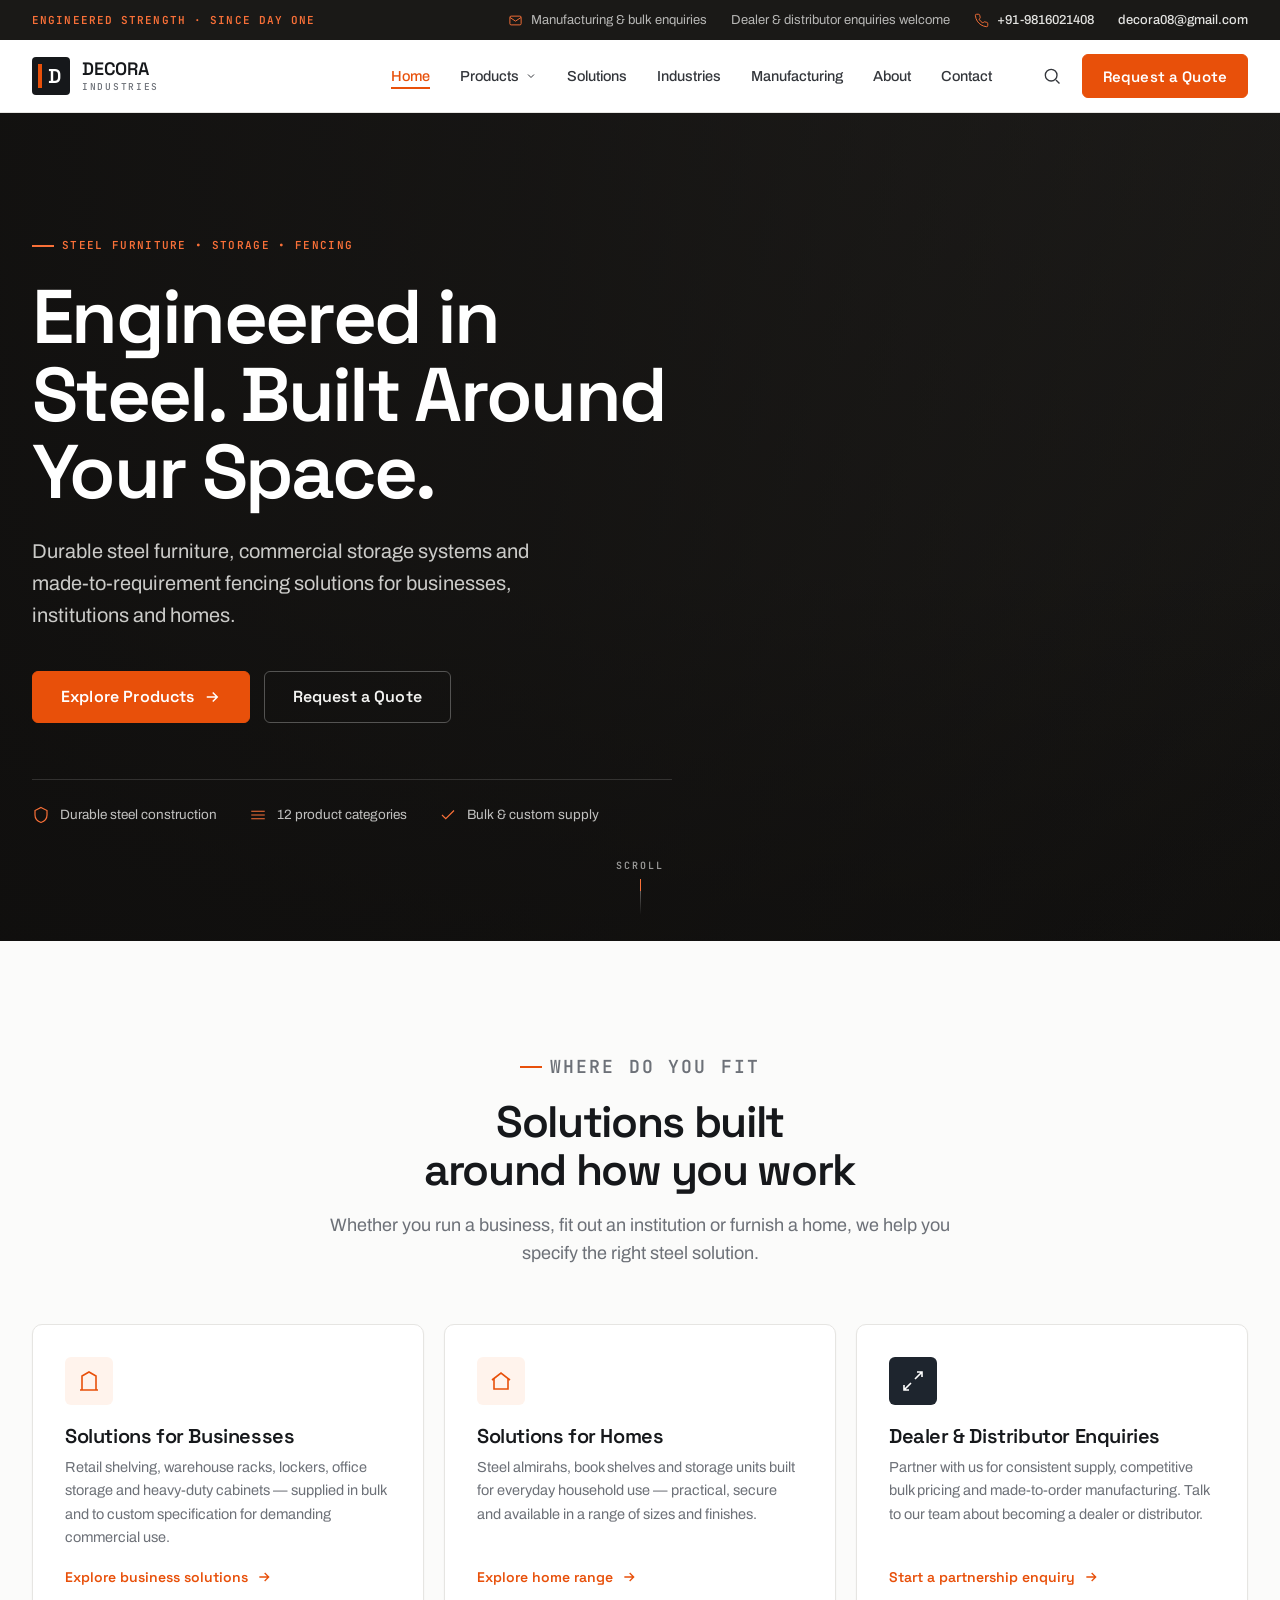
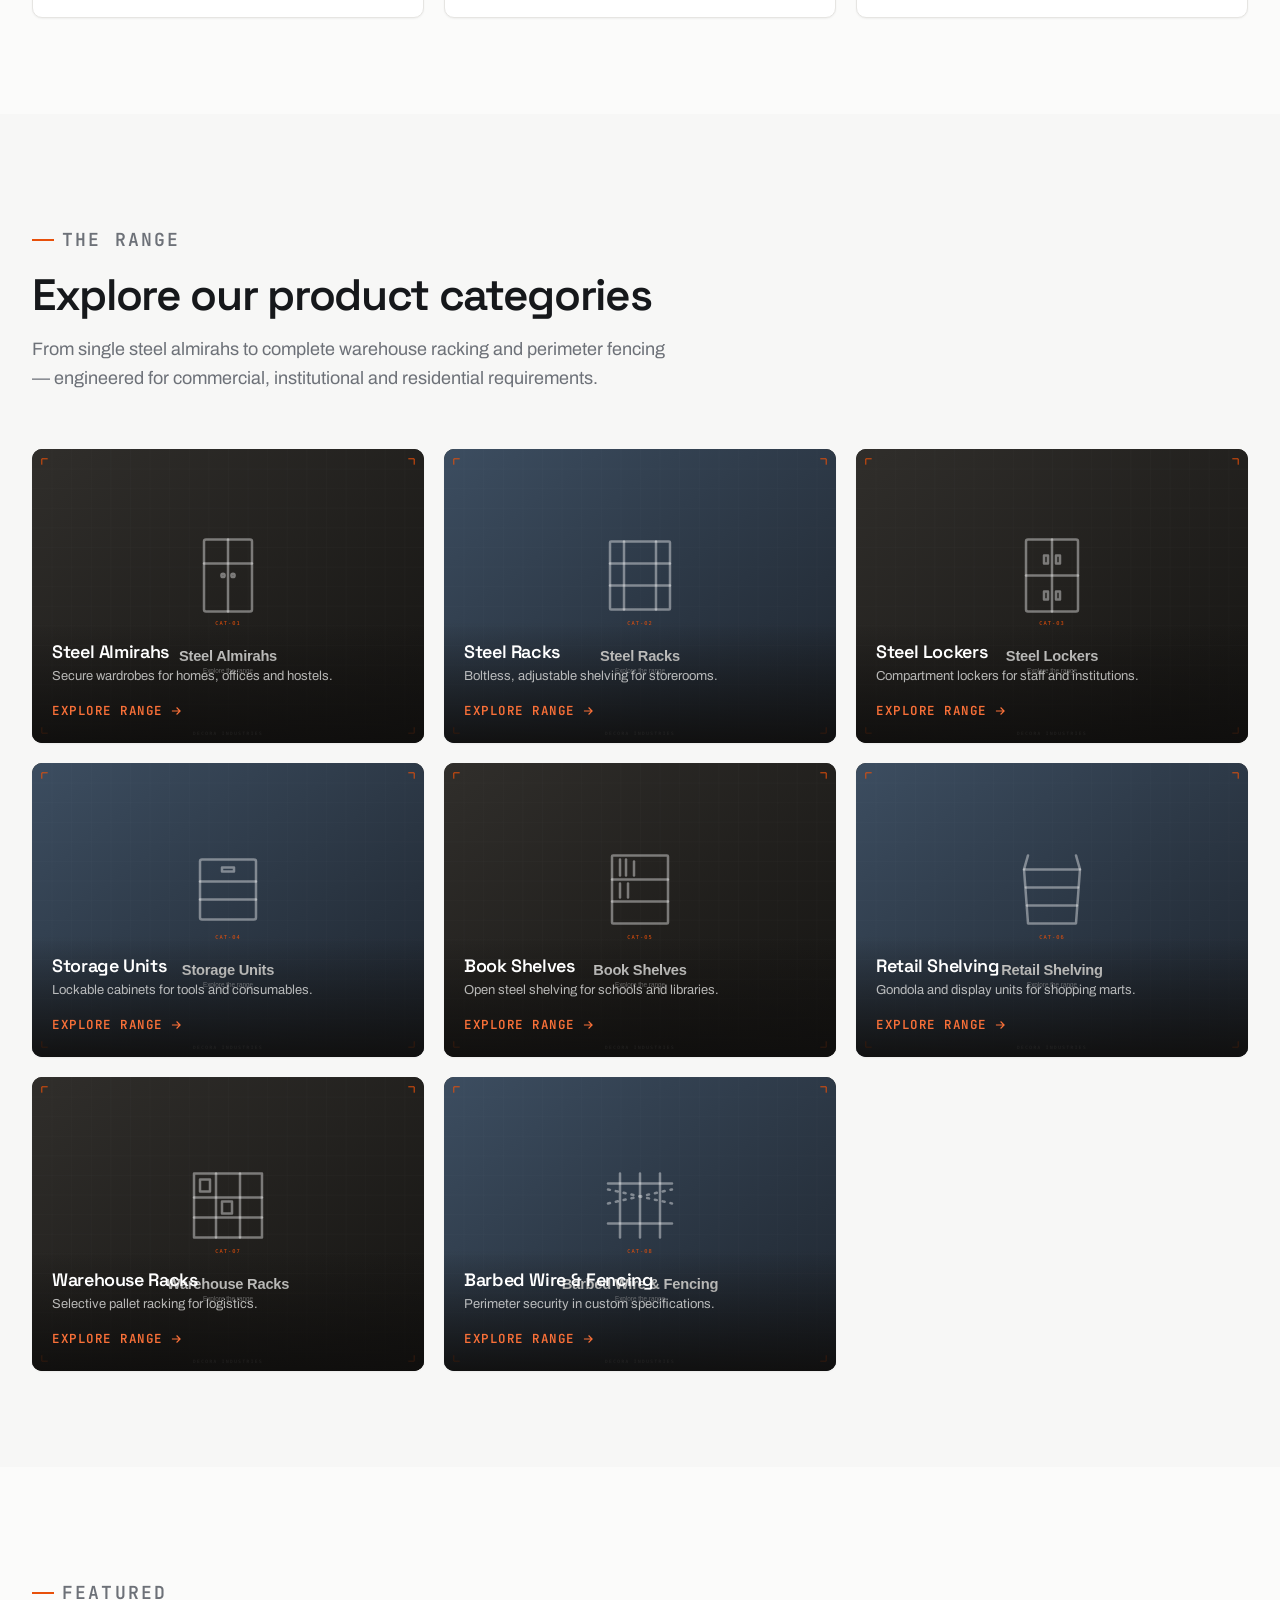
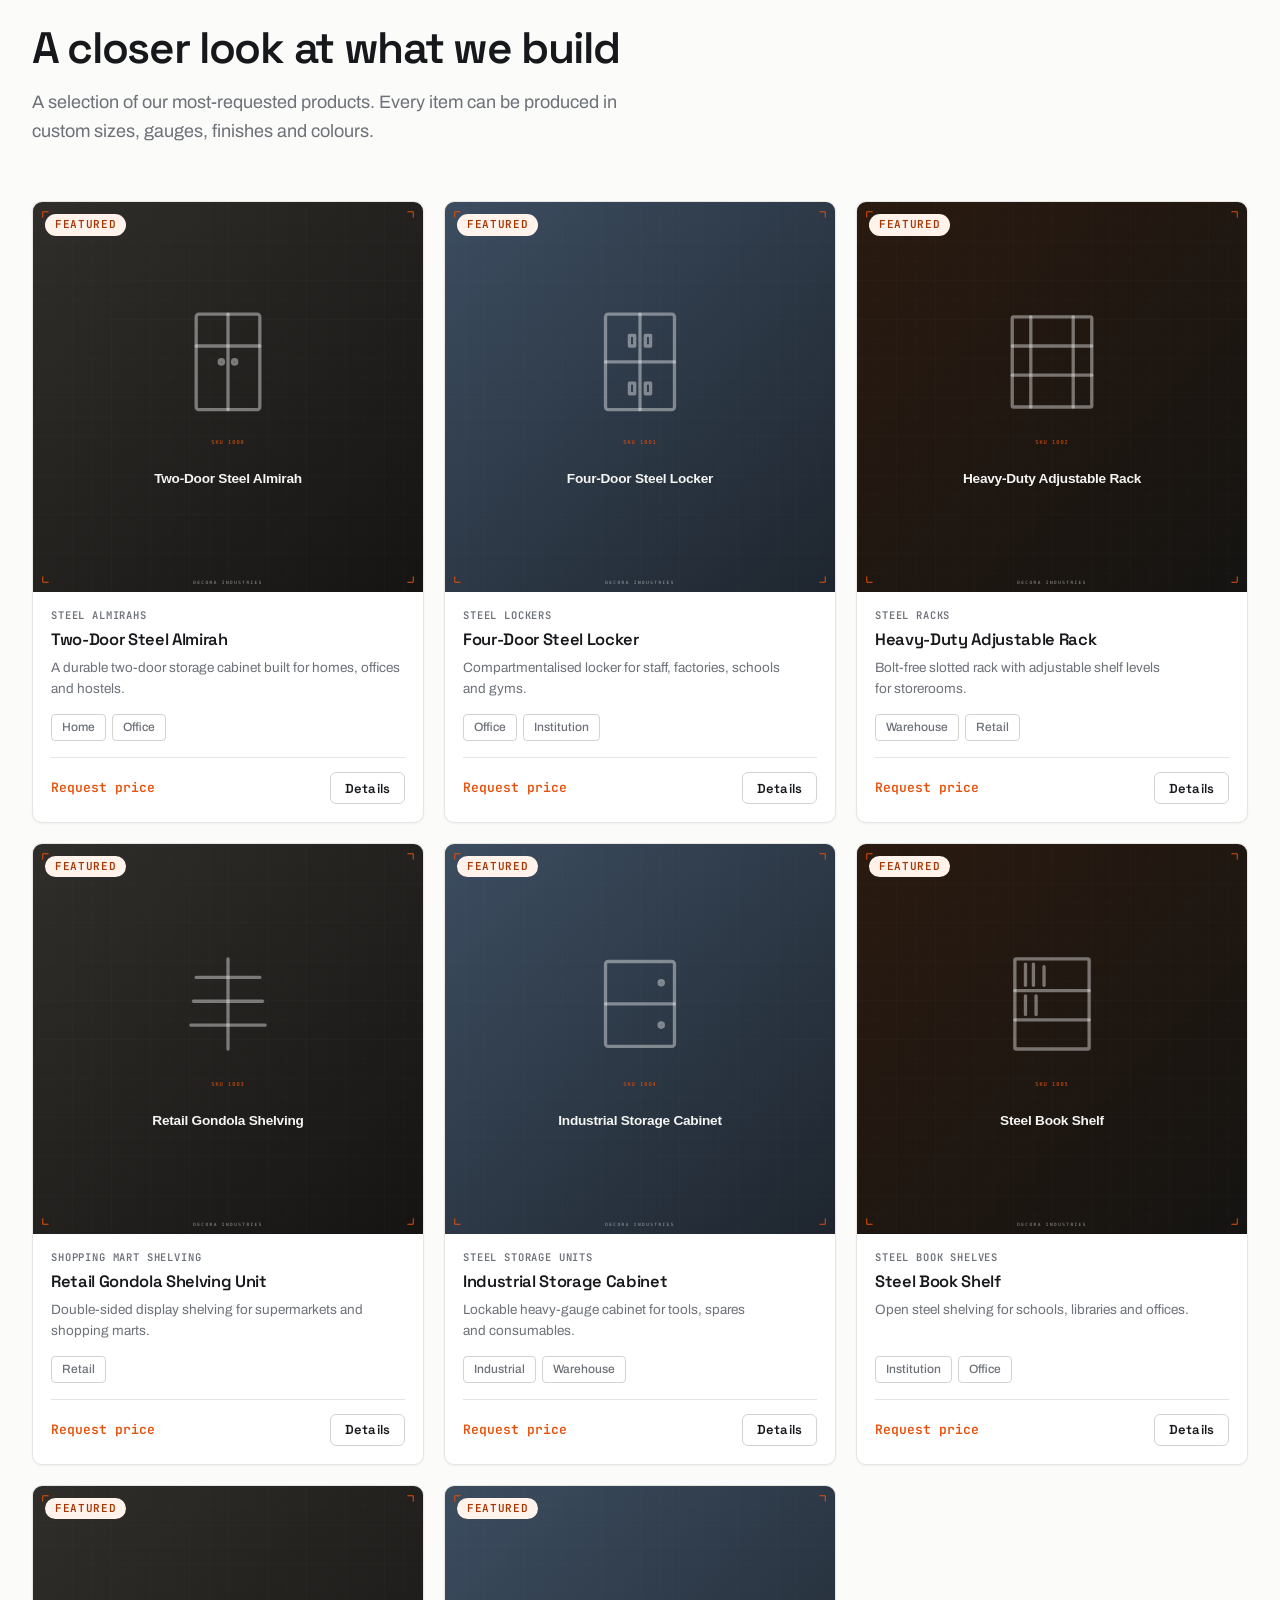
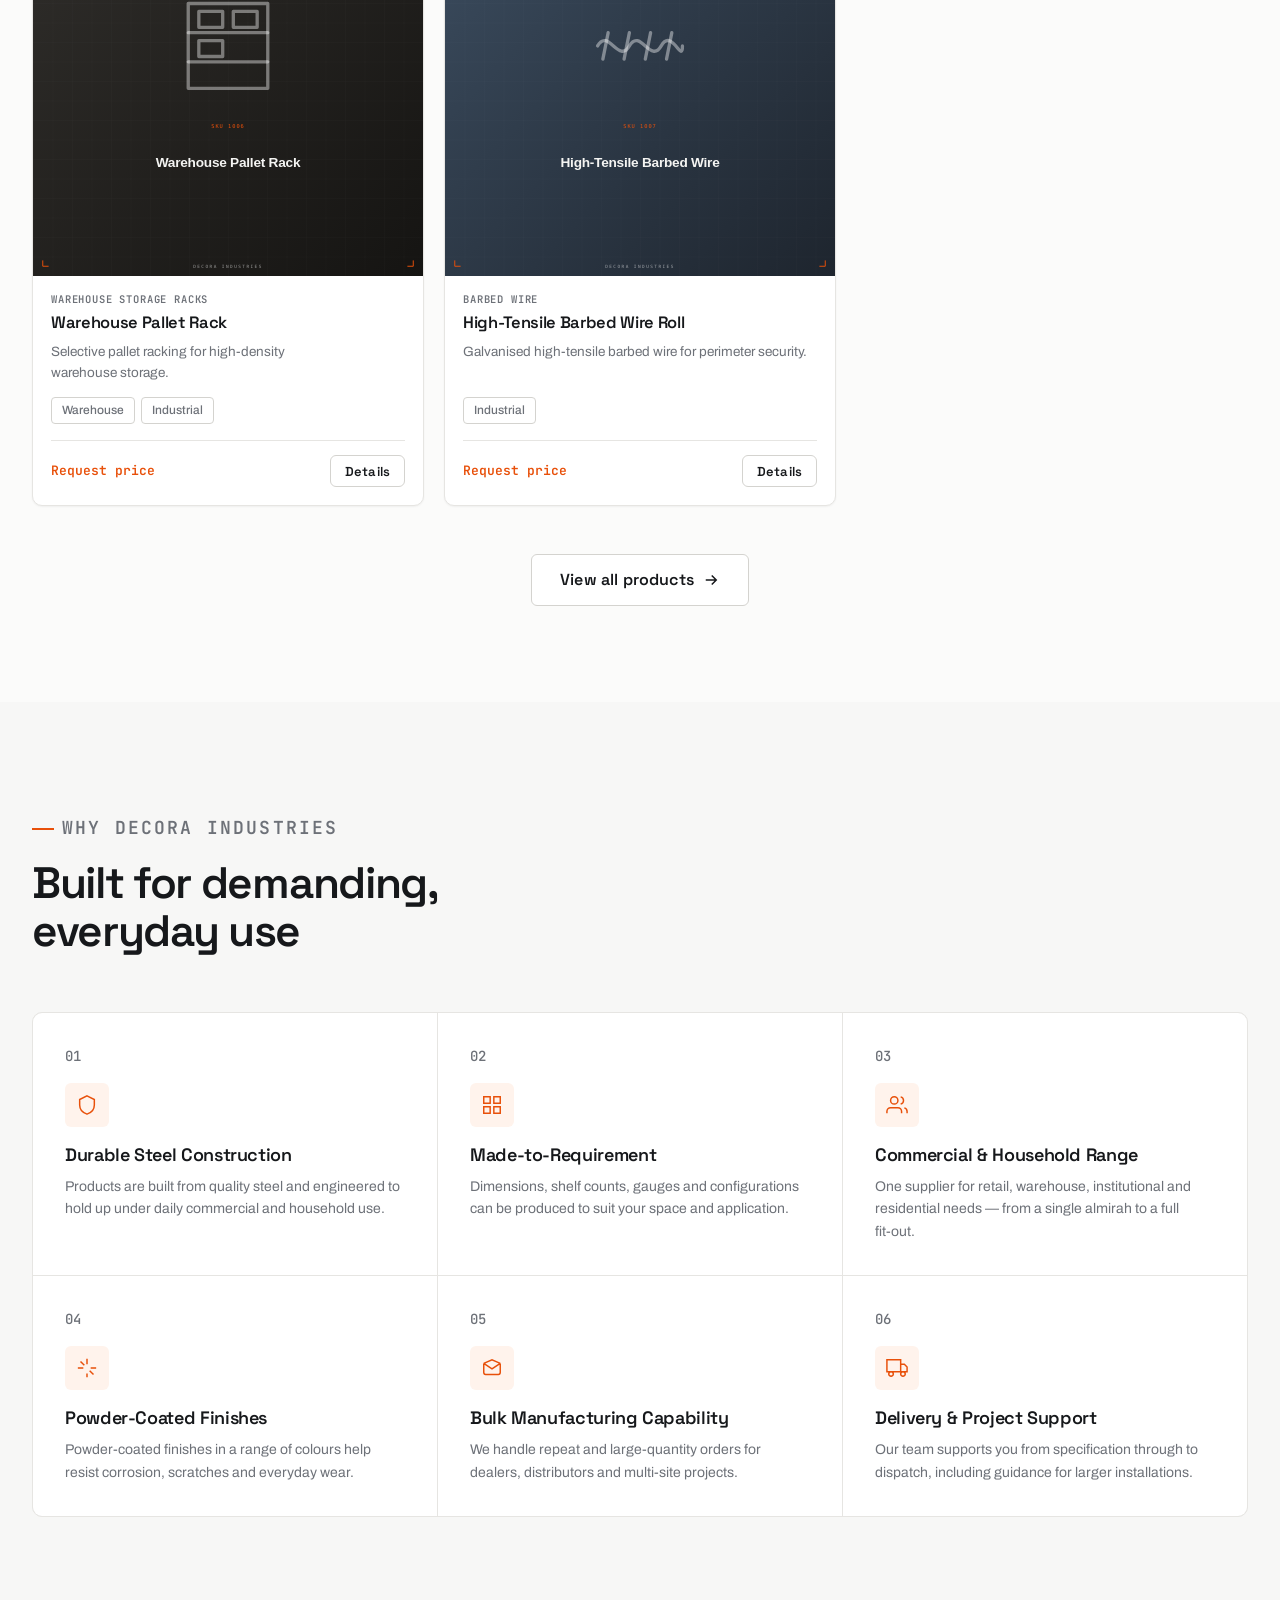
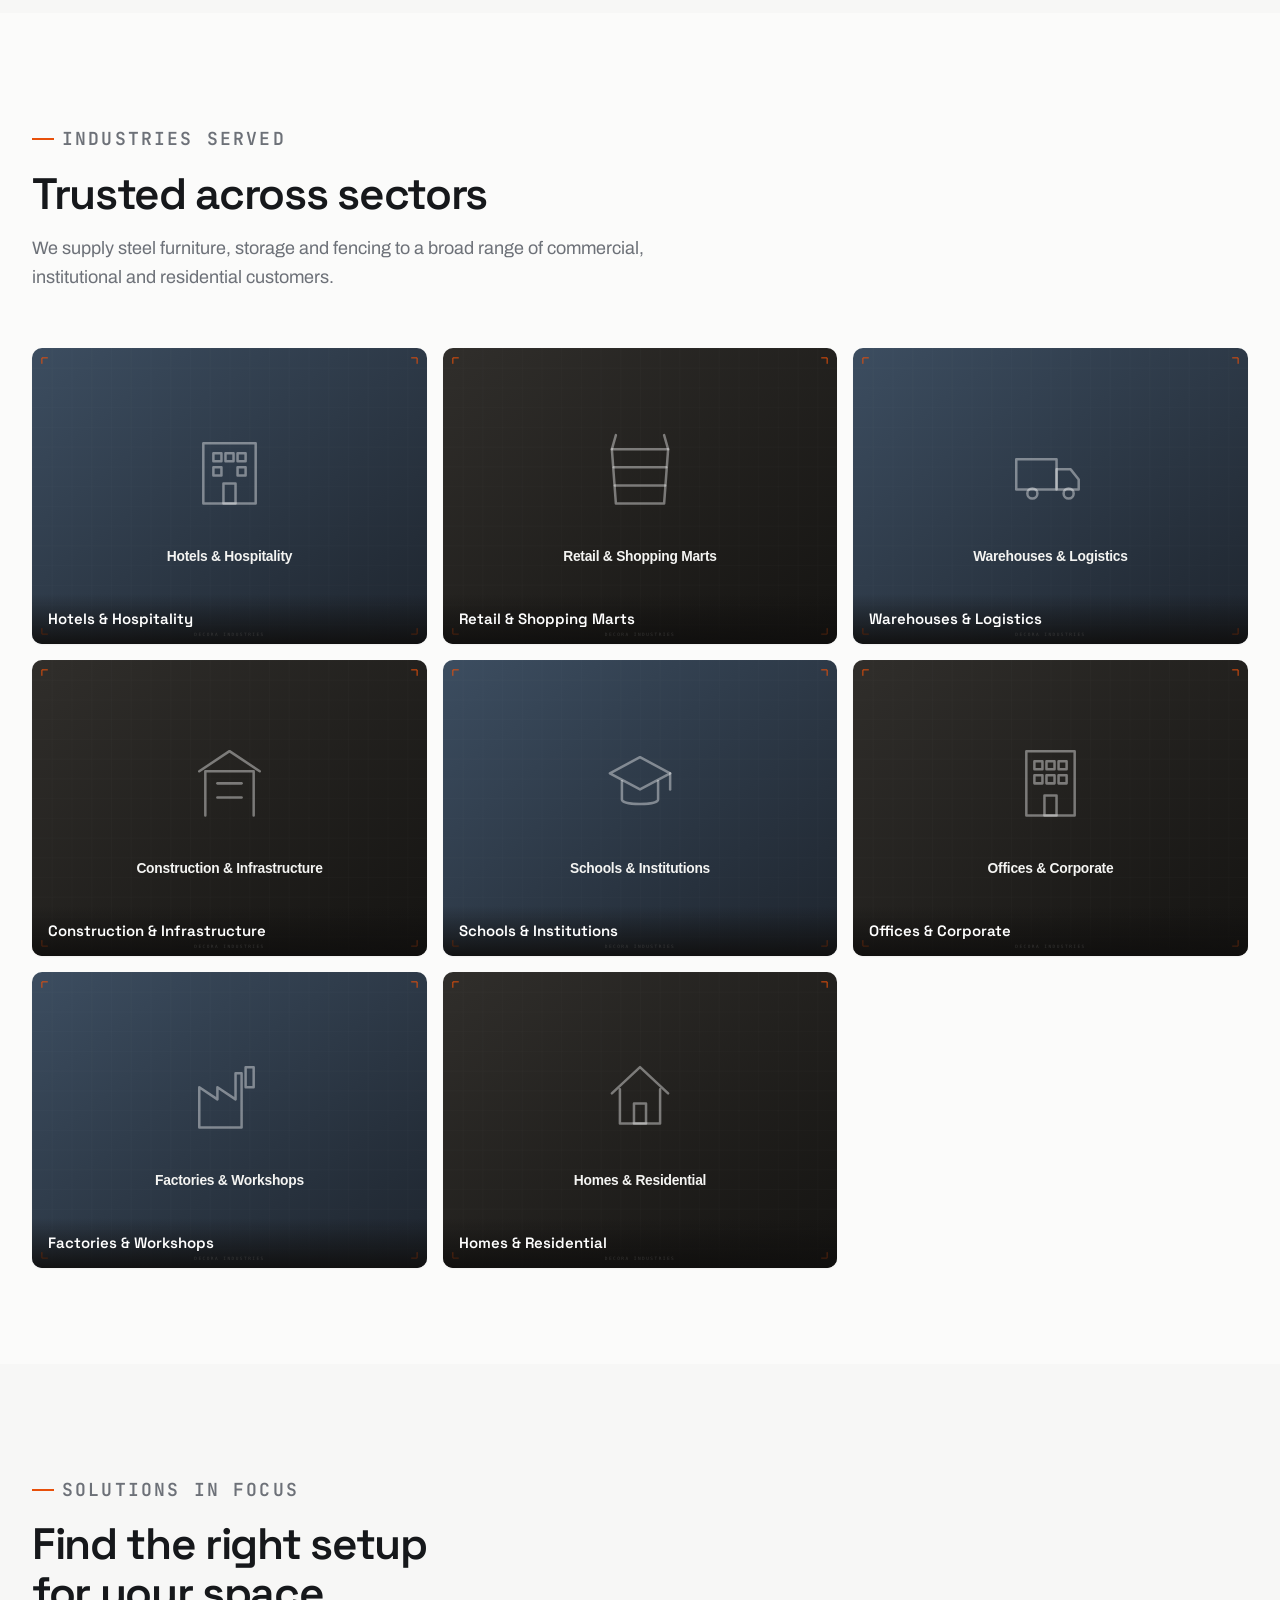
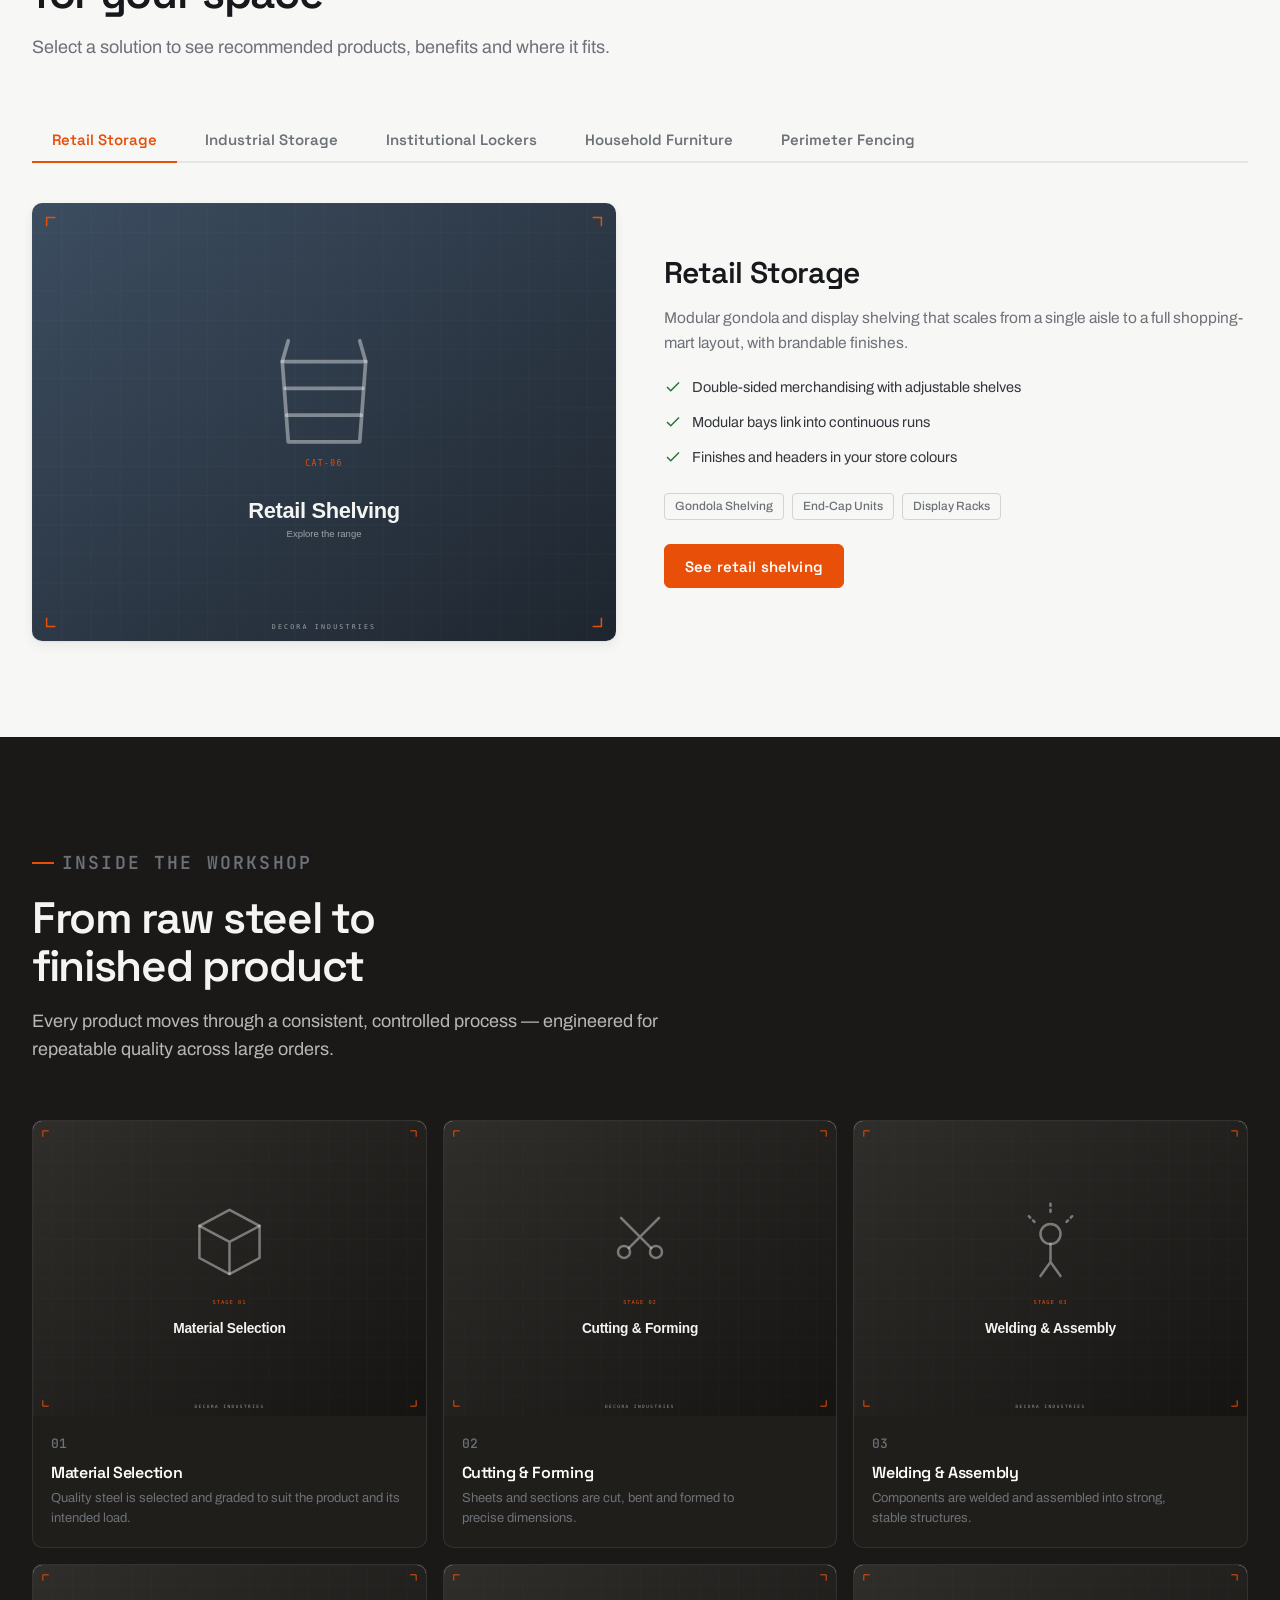
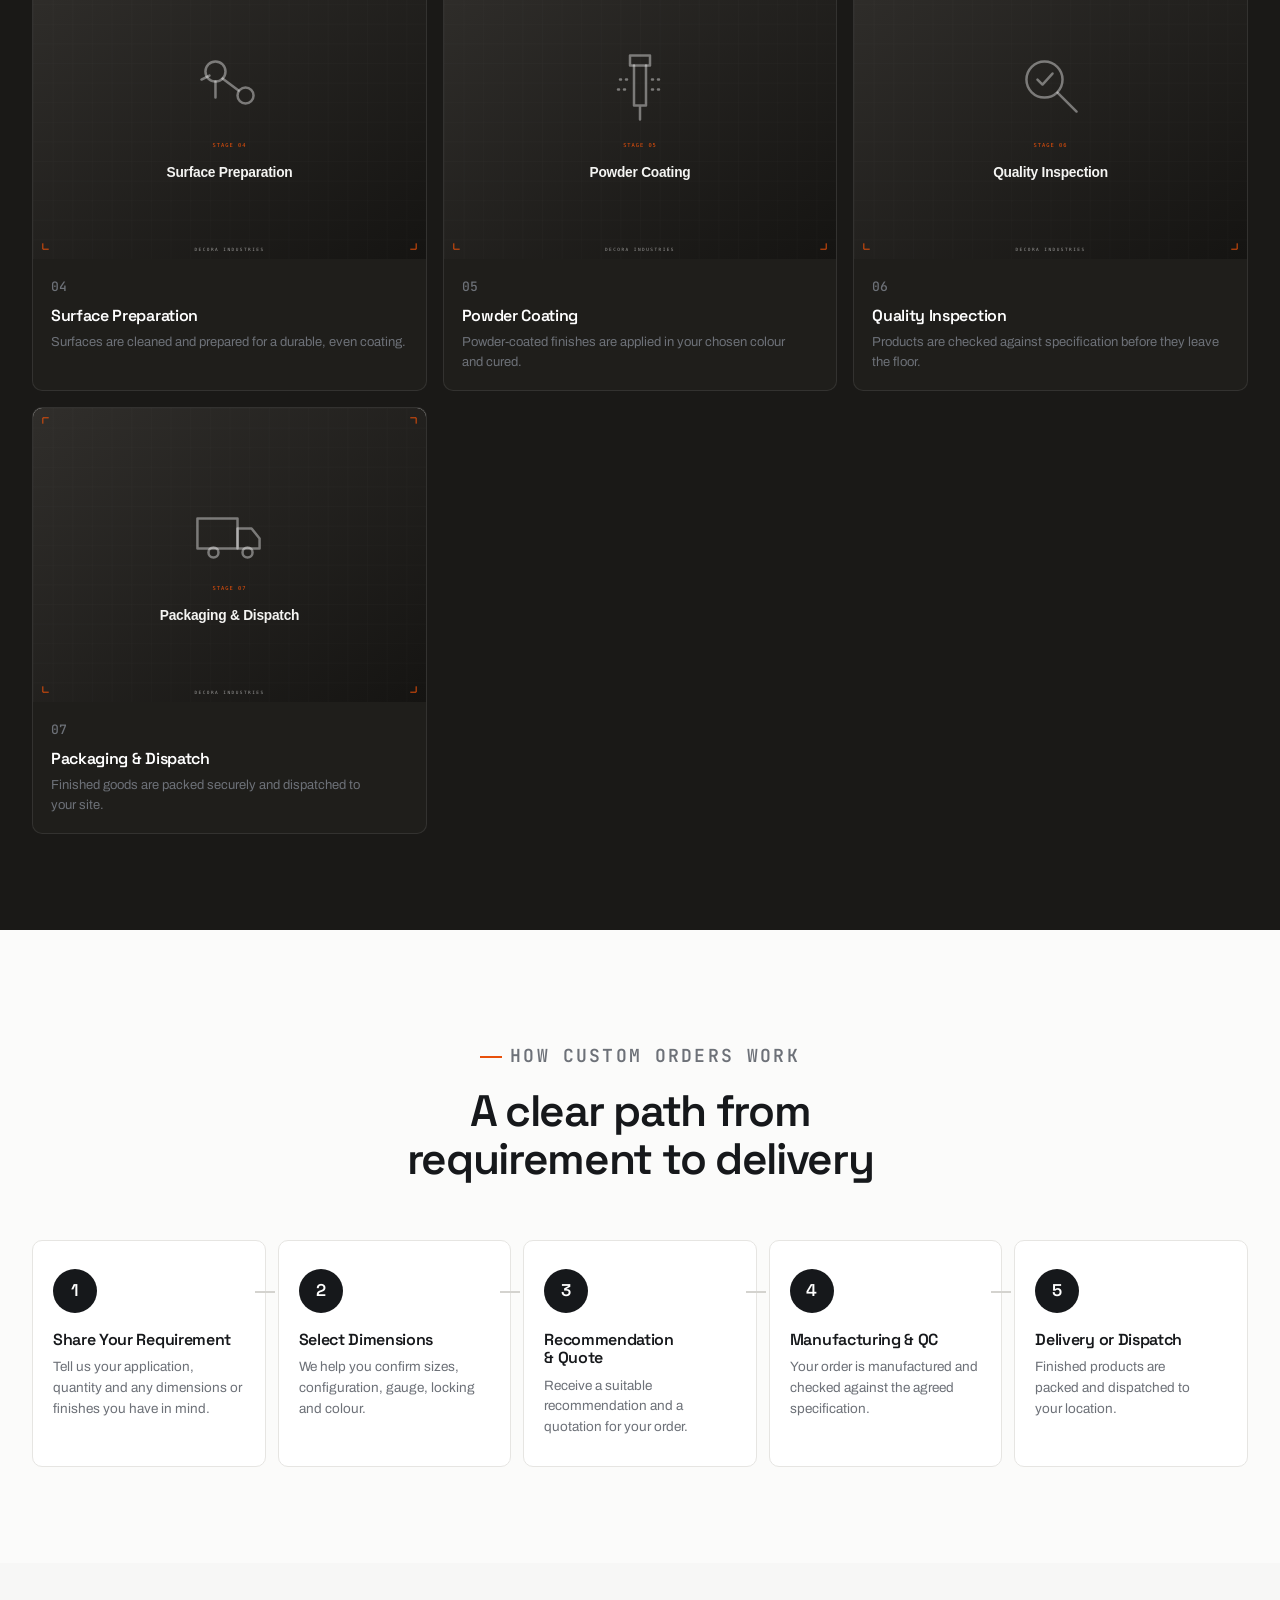
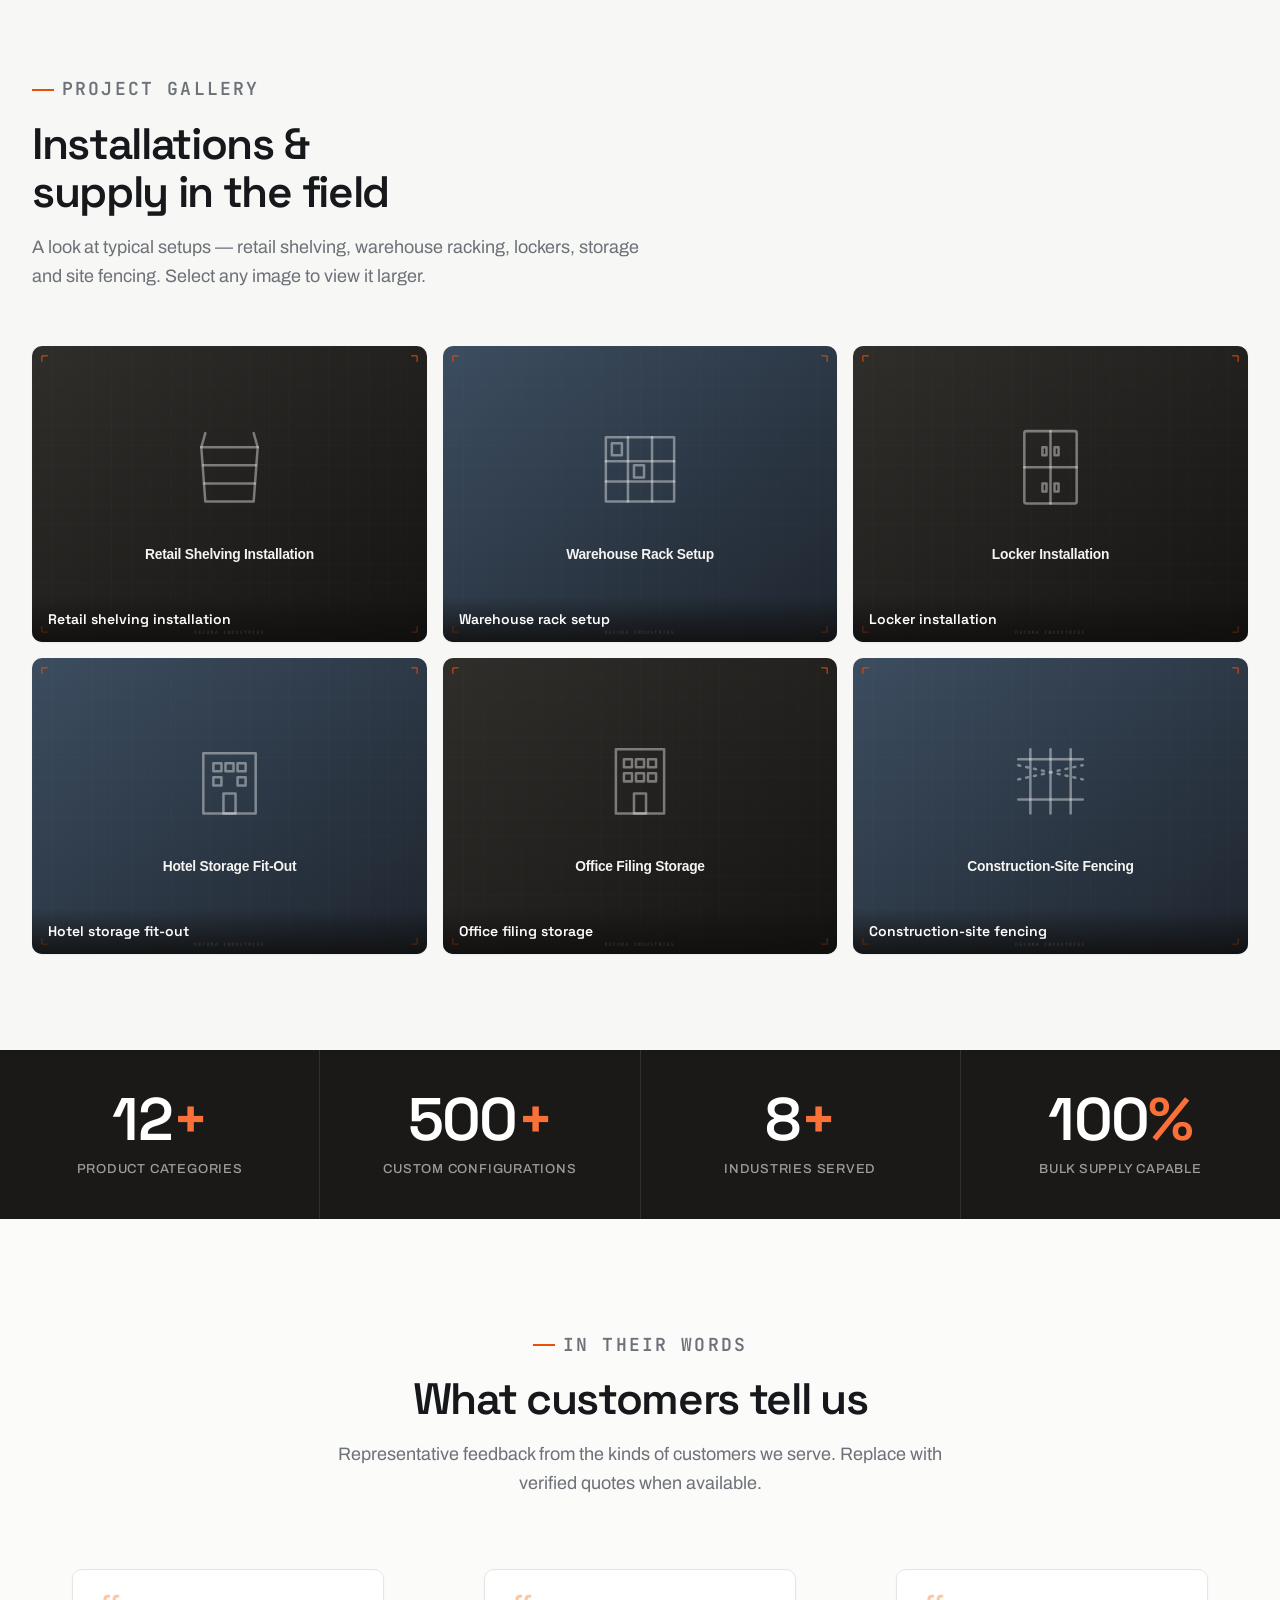
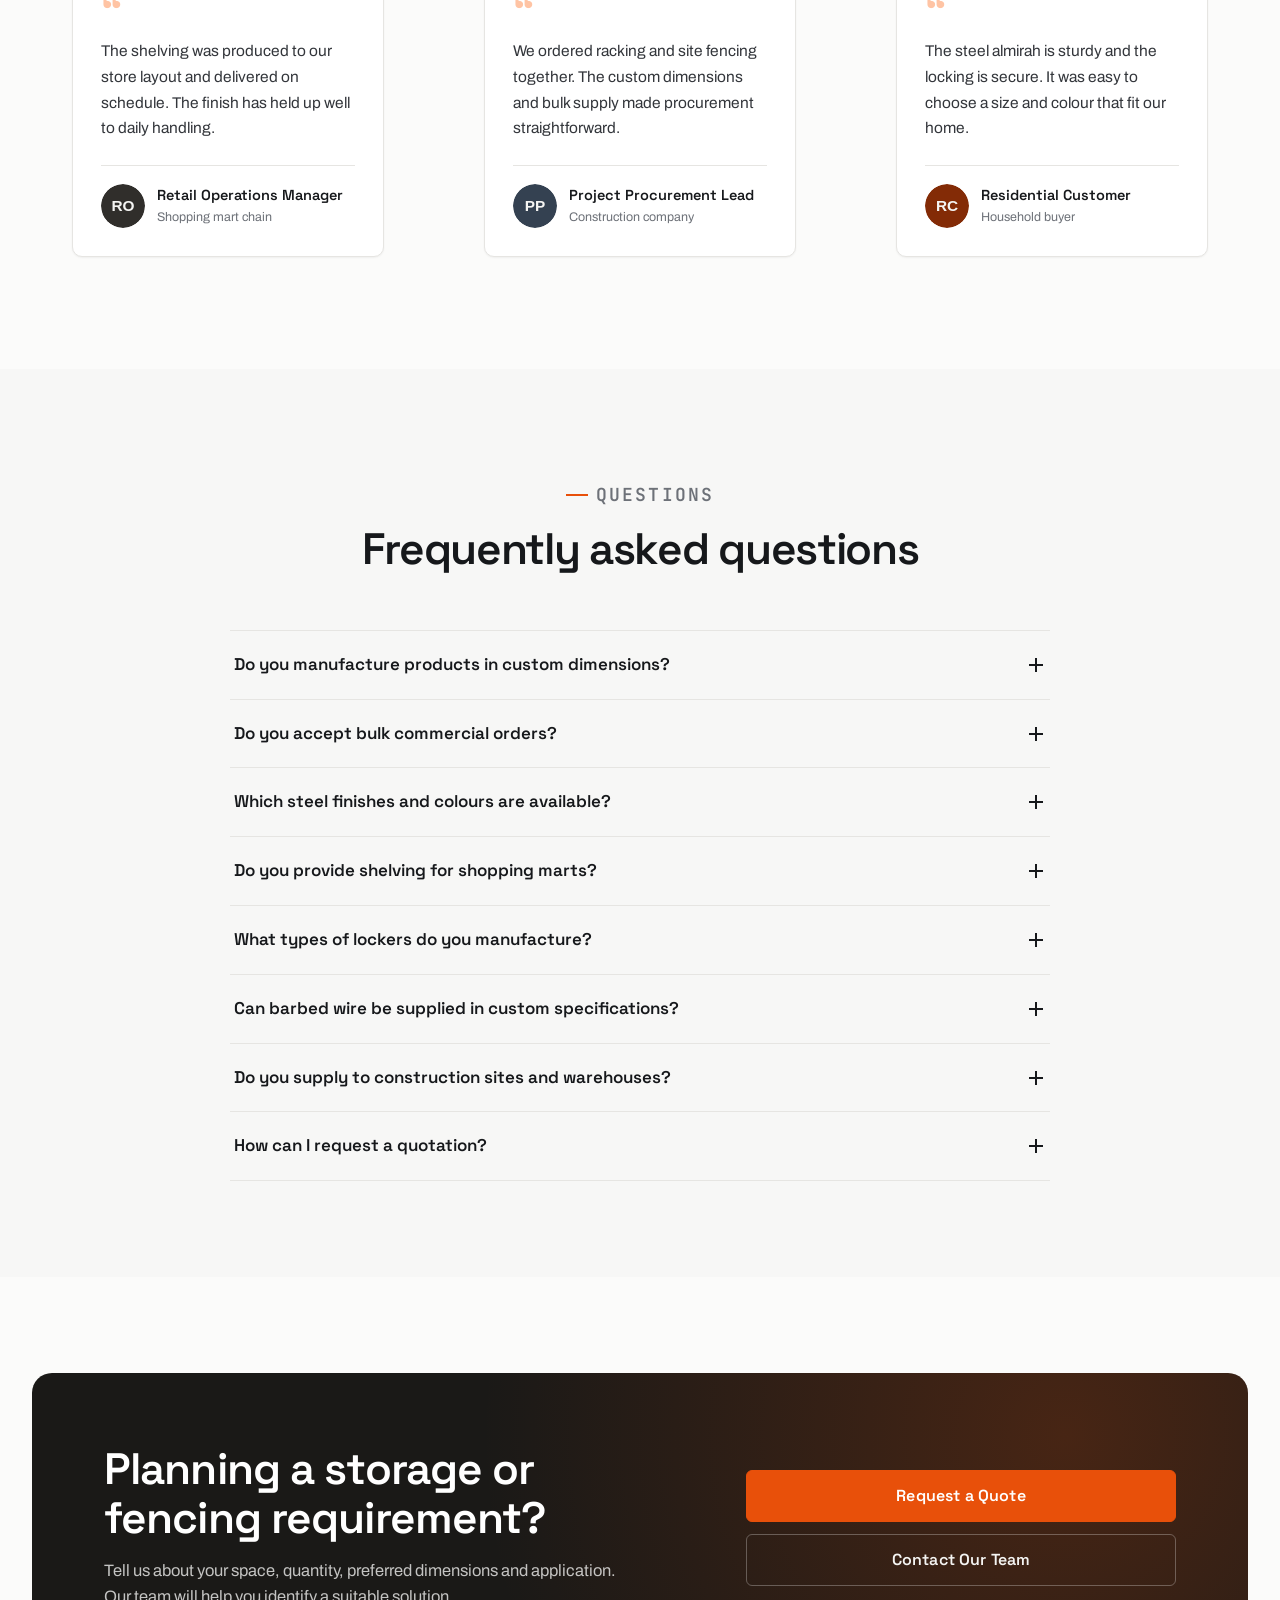
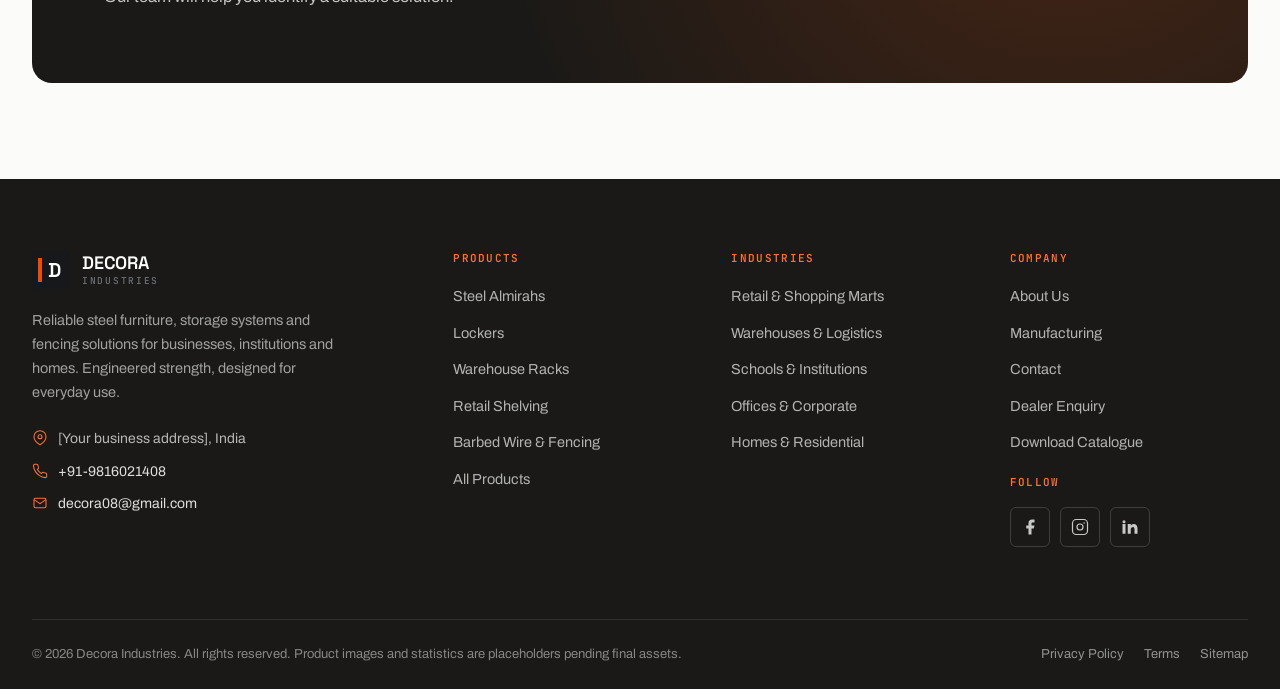
==== commit ec356417: "Centralise contact details in js/site-config.js Phone, WhatsApp and email are now set once in js/sit" ====
--- a/index.html
+++ b/index.html
@@ -27,7 +27,7 @@
 <link rel="stylesheet" href="css/responsive.css">
 <link rel="stylesheet" href="css/animations.css">
 <!-- Organization / Manufacturer schema (replace placeholder values) -->
-<script type="application/ld+json">
+<script type="application/ld+json" data-org-schema>
 {
   "@context": "https://schema.org",
   "@type": "Organization",
@@ -57,9 +57,9 @@
       <li class="utilbar__item utilbar__hide-sm"><svg viewBox="0 0 24 24" fill="none" stroke="currentColor" stroke-width="1.5" aria-hidden="true"><path d="M3 7l9 6 9-6"/><rect x="3" y="5" width="18" height="14" rx="2"/></svg> Manufacturing &amp; bulk enquiries</li>
       <li class="utilbar__item utilbar__hide-sm">Dealer &amp; distributor enquiries welcome</li>
       <!-- Replace with actual company phone number -->
-      <li class="utilbar__item"><svg viewBox="0 0 24 24" fill="none" stroke="currentColor" stroke-width="1.5" aria-hidden="true"><path d="M22 16.9v3a2 2 0 0 1-2.2 2 19.8 19.8 0 0 1-8.6-3 19.5 19.5 0 0 1-6-6 19.8 19.8 0 0 1-3-8.6A2 2 0 0 1 4.1 2h3a2 2 0 0 1 2 1.7c.1 1 .4 1.9.7 2.8a2 2 0 0 1-.5 2.1L8.1 9.9a16 16 0 0 0 6 6l1.3-1.3a2 2 0 0 1 2.1-.4c.9.3 1.8.6 2.8.7a2 2 0 0 1 1.7 2z"/></svg> <a href="tel:+919999999999">+91 99999 99999</a></li>
+      <li class="utilbar__item"><svg viewBox="0 0 24 24" fill="none" stroke="currentColor" stroke-width="1.5" aria-hidden="true"><path d="M22 16.9v3a2 2 0 0 1-2.2 2 19.8 19.8 0 0 1-8.6-3 19.5 19.5 0 0 1-6-6 19.8 19.8 0 0 1-3-8.6A2 2 0 0 1 4.1 2h3a2 2 0 0 1 2 1.7c.1 1 .4 1.9.7 2.8a2 2 0 0 1-.5 2.1L8.1 9.9a16 16 0 0 0 6 6l1.3-1.3a2 2 0 0 1 2.1-.4c.9.3 1.8.6 2.8.7a2 2 0 0 1 1.7 2z"/></svg> <a href="tel:+919999999999" data-contact-link="phone" data-contact-text="phone">+91 99999 99999</a></li>
       <!-- Replace with actual company email address -->
-      <li class="utilbar__item utilbar__hide-sm"><a href="mailto:sales@example.com">sales@example.com</a></li>
+      <li class="utilbar__item utilbar__hide-sm"><a href="mailto:sales@example.com" data-contact-link="email" data-contact-text="email">sales@example.com</a></li>
     </ul>
   </div>
 </div>
@@ -164,7 +164,7 @@
     </div>
     <div class="mobile-nav__cta">
       <a class="btn btn--primary btn--block" href="contact.html">Request a Quote</a>
-      <a class="btn btn--secondary btn--block" href="tel:+919999999999">Call +91 99999 99999</a>
+      <a class="btn btn--secondary btn--block" href="tel:+919999999999" data-contact-link="phone">Call <span data-contact-text="phone">+91 99999 99999</span></a>
     </div>
   </div>
 </div>
@@ -602,9 +602,9 @@
           <!-- Replace with actual company address -->
           <li><svg viewBox="0 0 24 24" fill="none" stroke="currentColor" stroke-width="1.6" aria-hidden="true"><path d="M21 10c0 7-9 12-9 12s-9-5-9-12a9 9 0 0 1 18 0z"/><circle cx="12" cy="10" r="3"/></svg> <span>[Your business address], India</span></li>
           <!-- Replace with actual company phone number -->
-          <li><svg viewBox="0 0 24 24" fill="none" stroke="currentColor" stroke-width="1.6" aria-hidden="true"><path d="M22 16.9v3a2 2 0 0 1-2.2 2 19.8 19.8 0 0 1-8.6-3 19.5 19.5 0 0 1-6-6 19.8 19.8 0 0 1-3-8.6A2 2 0 0 1 4.1 2h3a2 2 0 0 1 2 1.7c.1 1 .4 1.9.7 2.8a2 2 0 0 1-.5 2.1L8.1 9.9a16 16 0 0 0 6 6l1.3-1.3a2 2 0 0 1 2.1-.4c.9.3 1.8.6 2.8.7a2 2 0 0 1 1.7 2z"/></svg> <a href="tel:+919999999999">+91 99999 99999</a></li>
+          <li><svg viewBox="0 0 24 24" fill="none" stroke="currentColor" stroke-width="1.6" aria-hidden="true"><path d="M22 16.9v3a2 2 0 0 1-2.2 2 19.8 19.8 0 0 1-8.6-3 19.5 19.5 0 0 1-6-6 19.8 19.8 0 0 1-3-8.6A2 2 0 0 1 4.1 2h3a2 2 0 0 1 2 1.7c.1 1 .4 1.9.7 2.8a2 2 0 0 1-.5 2.1L8.1 9.9a16 16 0 0 0 6 6l1.3-1.3a2 2 0 0 1 2.1-.4c.9.3 1.8.6 2.8.7a2 2 0 0 1 1.7 2z"/></svg> <a href="tel:+919999999999" data-contact-link="phone" data-contact-text="phone">+91 99999 99999</a></li>
           <!-- Replace with actual company email address -->
-          <li><svg viewBox="0 0 24 24" fill="none" stroke="currentColor" stroke-width="1.6" aria-hidden="true"><rect x="3" y="5" width="18" height="14" rx="2"/><path d="M3 7l9 6 9-6"/></svg> <a href="mailto:sales@example.com">sales@example.com</a></li>
+          <li><svg viewBox="0 0 24 24" fill="none" stroke="currentColor" stroke-width="1.6" aria-hidden="true"><rect x="3" y="5" width="18" height="14" rx="2"/><path d="M3 7l9 6 9-6"/></svg> <a href="mailto:sales@example.com" data-contact-link="email" data-contact-text="email">sales@example.com</a></li>
         </ul>
       </div>
       <div class="footer__col">
@@ -661,7 +661,7 @@
 
 <!-- Sticky mobile quote CTA -->
 <div class="mobile-quote-bar">
-  <a class="btn btn--secondary" href="tel:+919999999999" style="flex:none" aria-label="Call us">
+  <a class="btn btn--secondary" href="tel:+919999999999" data-contact-link="phone" style="flex:none" aria-label="Call us">
     <svg viewBox="0 0 24 24" fill="none" stroke="currentColor" stroke-width="1.6" aria-hidden="true"><path d="M22 16.9v3a2 2 0 0 1-2.2 2 19.8 19.8 0 0 1-8.6-3 19.5 19.5 0 0 1-6-6 19.8 19.8 0 0 1-3-8.6A2 2 0 0 1 4.1 2h3a2 2 0 0 1 2 1.7c.1 1 .4 1.9.7 2.8a2 2 0 0 1-.5 2.1L8.1 9.9a16 16 0 0 0 6 6l1.3-1.3a2 2 0 0 1 2.1-.4c.9.3 1.8.6 2.8.7a2 2 0 0 1 1.7 2z"/></svg>
   </a>
   <a class="btn btn--primary" href="contact.html" style="flex:1">Request a Quote</a>
@@ -681,6 +681,7 @@
 
 <!-- Scripts: data first (defines globals), then behaviour. Deferred, ordered. -->
 <script src="data/products-data.js" defer></script>
+<script src="js/site-config.js" defer></script>
 <script src="js/script.js" defer></script>
 </body>
 </html>
